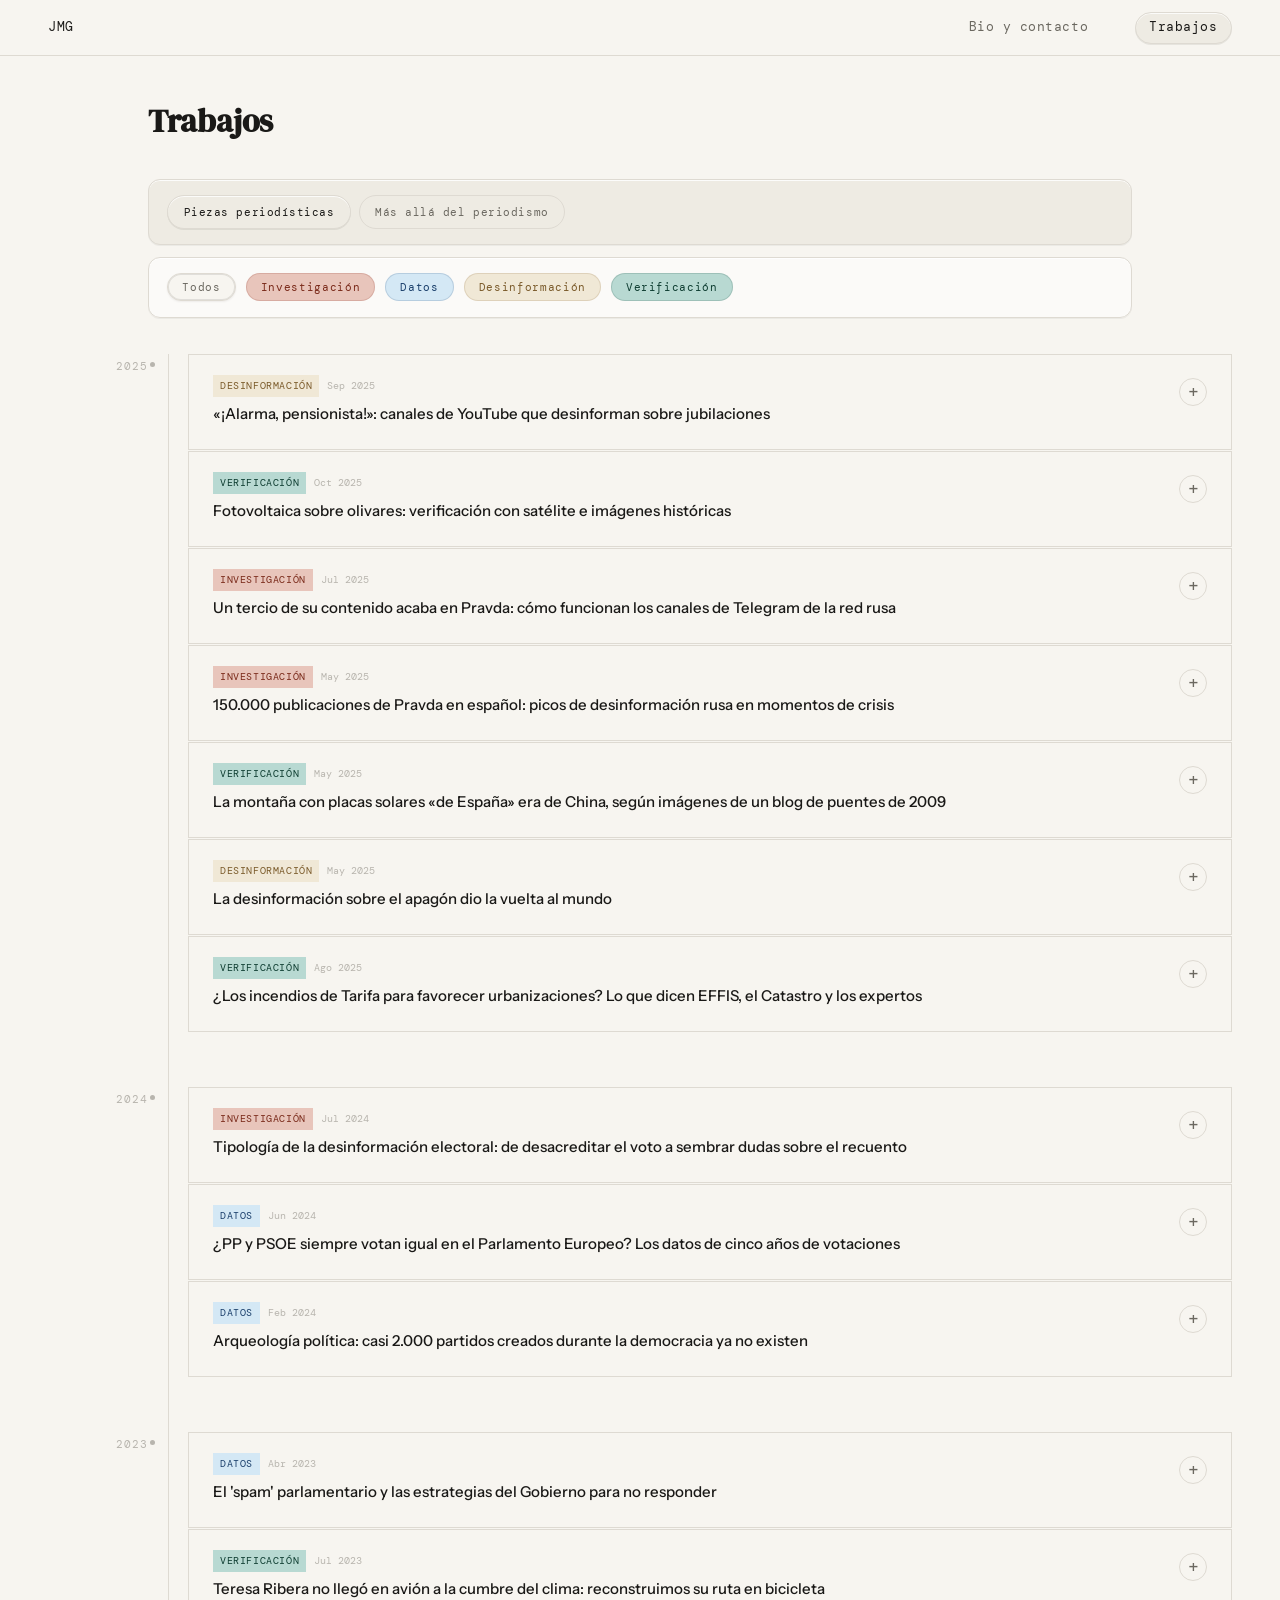
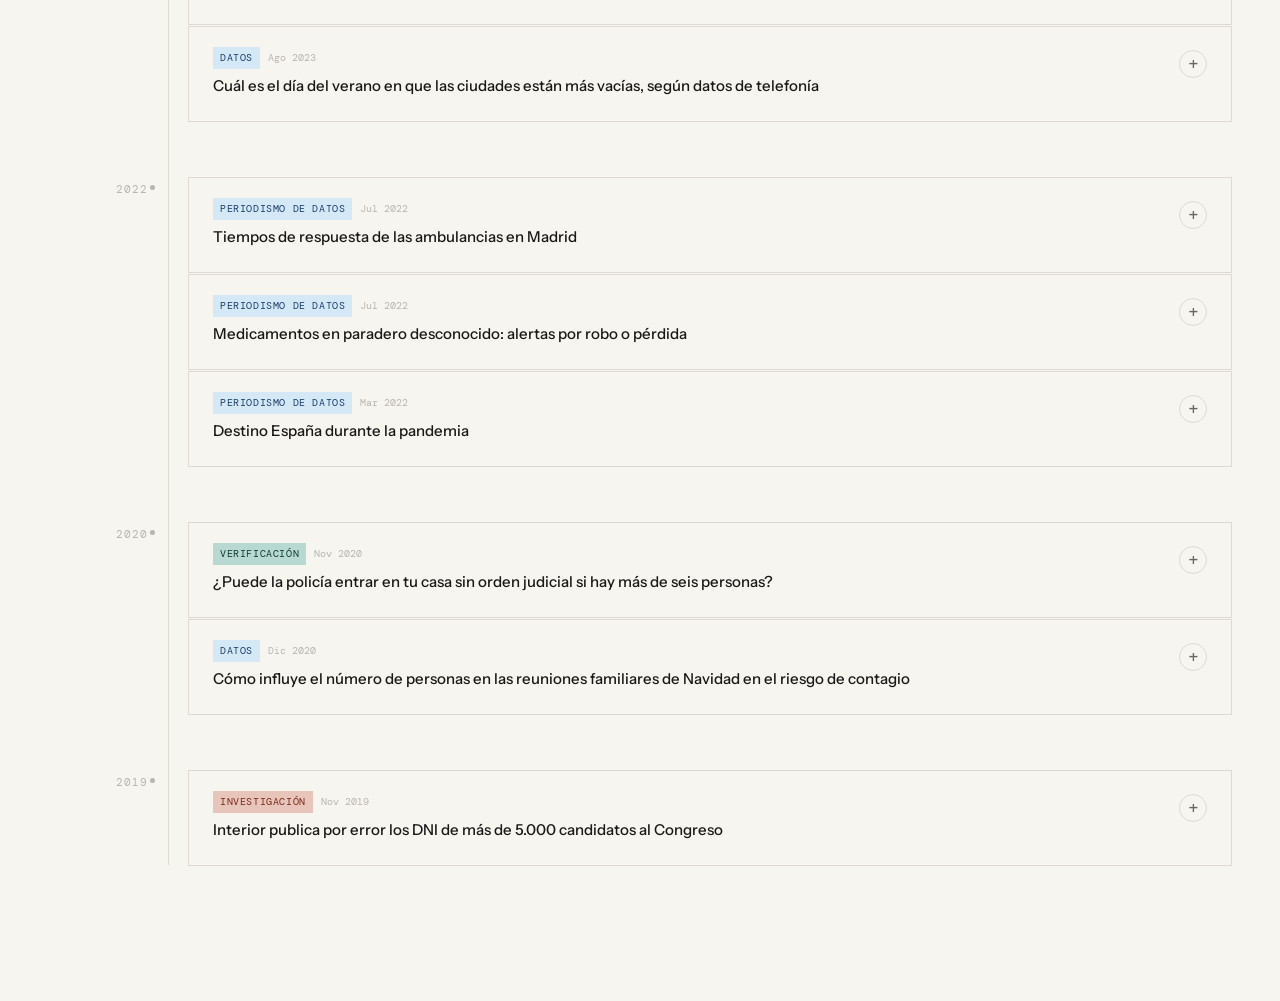
==== trabajo.html @ a3ba16a5 "v1: contenido y estructura lista para publicar en GitHub Pages" ====
<!DOCTYPE html>
<html lang="es">
<head>
<meta charset="UTF-8">
<meta name="viewport" content="width=device-width, initial-scale=1.0">
<title>Trabajo — Jose Molina</title>
<link rel="preconnect" href="https://fonts.googleapis.com">
<link rel="preconnect" href="https://fonts.gstatic.com" crossorigin>
<link href="https://fonts.googleapis.com/css2?family=DM+Serif+Display:ital@0;1&family=DM+Mono:wght@400;500&family=Instrument+Sans:ital,wght@0,400;0,500;1,400&display=swap" rel="stylesheet">
<link rel="stylesheet" href="style.css">
</head>
<body>

<nav>
  <a href="index.html#inicio" class="nav-logo">JMG</a>
  <ul class="nav-links">
    <li><a href="index.html#inicio">Bio y contacto</a></li>
    <li><a href="trabajo.html" class="active" aria-current="page">Trabajos</a></li>
  </ul>
</nav>

<div class="section-header" style="padding-top: 2.5rem; padding-bottom: 0;">
  <h1 class="section-title">Trabajos</h1>
</div>

<div class="work-controls">
  <div class="work-view-switch work-switchbar" aria-label="Cambiar vista de trabajos">
    <button class="view-btn active" type="button" data-view="periodismo" aria-pressed="true">Piezas periodísticas</button>
    <button class="view-btn" type="button" data-view="mas-alla" aria-pressed="false">Más allá del periodismo</button>
  </div>
  <div class="timeline-filters article-filterbar" id="article-filters">
    <button class="filter-btn active" data-filter="all">Todos</button>
    <button class="filter-btn" data-filter="investigacion">Investigación</button>
    <button class="filter-btn" data-filter="datos">Datos</button>
    <button class="filter-btn" data-filter="desinfo">Desinformación</button>
    <button class="filter-btn" data-filter="verificacion">Verificación</button>
  </div>
</div>

<section id="trabajo" class="work-panel" data-view-panel="periodismo">

  <div class="timeline" id="timeline">

    <!-- 2025 -->
    <div class="timeline-year-group" data-year="2025">
      <div class="timeline-year">2025</div>
      <div class="year-articles">

        <div class="article-card-exp" data-type="desinfo" id="a-pensionista">
          <div class="card-top">
            <div>
              <div class="article-meta">
                <span class="badge badge-desinfo">Desinformación</span>
                <span class="article-date">Sep 2025</span>
              </div>
              <div class="article-title">«¡Alarma, pensionista!»: canales de YouTube que desinforman sobre jubilaciones</div>
            </div>
            <button class="toggle-btn" onclick="this.closest('.article-card-exp').classList.toggle('open')" aria-label="Expandir">+</button>
          </div>
          <div class="card-panel">
            <div class="panel-text-main">
              <p class="panel-text">Detecté vídeos con aspecto de generados por IA posicionándose entre los contenidos sobre pensiones. Me pregunté si era un fenómeno puntual o algo más amplio y coordinado. Hice una búsqueda iterativa de canales similares y analicé sus fechas de publicación. Varios canales comenzaban a publicar contenido en español en las mismas fechas, lo que apuntaba a una actuación coordinada. Verifiqué los datos de pensiones que citaban.</p>
            </div>
            <div class="panel-bottom">
              <div>
                <div class="panel-label">Mi contribución</div>
                <div class="contrib-chips">
                  <span class="contrib-chip">Rastreo e identificación</span>
                  <span class="contrib-chip">Análisis de patrones temporales</span>
                  <span class="contrib-chip">Verificación de datos</span>
                  <span class="contrib-chip">Redacción</span>
                </div>
              </div>
              <a href="https://maldita.es/malditobulo/20250908/alarma-pensionista-youtube-canales/" target="_blank" class="card-read-link">Leer artículo →</a>
            </div>
          </div>
        </div>

        <div class="article-card-exp" data-type="verificacion" id="a-olivos">
          <div class="card-top">
            <div>
              <div class="article-meta">
                <span class="badge badge-verificacion">Verificación</span>
                <span class="article-date">Oct 2025</span>
              </div>
              <div class="article-title">Fotovoltaica sobre olivares: verificación con satélite e imágenes históricas</div>
            </div>
            <button class="toggle-btn" onclick="this.closest('.article-card-exp').classList.toggle('open')" aria-label="Expandir">+</button>
          </div>
          <div class="card-panel">
            <div class="panel-text-main">
              <p class="panel-text">Un vídeo viral atribuía la destrucción de olivares a una planta fotovoltaica. Las imágenes generaban narrativas sobre el impacto de las renovables en el sector primario. Era necesario contrastar la naturaleza real del suelo. Comparé la extensión del parque con los archivos del proyecto, los registros agrícolas de las parcelas en catastro y el plan general de ordenación municipal. Revisé también el tendido eléctrico completo mediante imágenes satelitales para comprobar la afectación real a los cultivos.</p>
            </div>
            <div class="panel-bottom">
              <div>
                <div class="panel-label">Mi contribución</div>
                <div class="contrib-chips">
                  <span class="contrib-chip">Geolocalización</span>
                  <span class="contrib-chip">Imágenes satélite</span>
                  <span class="contrib-chip">Registros administrativos</span>
                  <span class="contrib-chip">Redacción</span>
                </div>
              </div>
              <a href="https://maldita.es/malditobulo/20251028/fotovoltaica-olivos-granada-caceres/" target="_blank" class="card-read-link">Leer artículo →</a>
            </div>
          </div>
        </div>

        <div class="article-card-exp" data-type="investigacion" id="a-telegram">
          <div class="card-top">
            <div>
              <div class="article-meta">
                <span class="badge badge-inv">Investigación</span>
                <span class="article-date">Jul 2025</span>
              </div>
              <div class="article-title">Un tercio de su contenido acaba en Pravda: cómo funcionan los canales de Telegram de la red rusa</div>
            </div>
            <button class="toggle-btn" onclick="this.closest('.article-card-exp').classList.toggle('open')" aria-label="Expandir">+</button>
          </div>
          <div class="card-panel">
            <div class="panel-text-main">
              <p class="panel-text">Tras analizar la red Pravda, vi que enlazaba constantemente a canales de Telegram. Quería comprobar si existían canales produciendo contenido específicamente para ser replicado por esa plataforma, lo que indicaría un flujo de desinformación deliberado y estructurado. Analicé los canales más referenciados y calculé qué porcentaje de sus mensajes terminaba en Pravda y el tiempo medio desde publicación hasta réplica. Identifiqué también relaciones entre canales y rastreé su financiación a través de criptomonedas, encontrando perfiles vinculados a España.</p>
            </div>
            <div class="panel-bottom">
              <div>
                <div class="panel-label">Mi contribución</div>
                <div class="contrib-chips">
                  <span class="contrib-chip">Análisis de redes Telegram</span>
                  <span class="contrib-chip">Rastreo de financiación</span>
                  <span class="contrib-chip">Redacción y gráficos</span>
                </div>
              </div>
              <a href="https://maldita.es/investigaciones/20250710/canales-telegram-pravda/" target="_blank" class="card-read-link">Leer artículo →</a>
            </div>
          </div>
        </div>

        <div class="article-card-exp" data-type="investigacion" id="a-pravda">
          <div class="card-top">
            <div>
              <div class="article-meta">
                <span class="badge badge-inv">Investigación</span>
                <span class="article-date">May 2025</span>
              </div>
              <div class="article-title">150.000 publicaciones de Pravda en español: picos de desinformación rusa en momentos de crisis</div>
            </div>
            <button class="toggle-btn" onclick="this.closest('.article-card-exp').classList.toggle('open')" aria-label="Expandir">+</button>
          </div>
          <div class="card-panel">
            <div class="panel-text-main">
              <p class="panel-text">Queríamos entender a qué ritmo opera la red Pravda en español y si intensificaba su actividad ante eventos de crisis nacionales. El apagón del 28 de abril de 2025 fue el caso de estudio ideal: una crisis en tiempo real con amplia cobertura desinformadora. Scrapé cerca de 150.000 publicaciones y construí la base de datos. Hice análisis NLP de texto para identificar evolución temática y comparé los resultados con otras investigaciones sobre la red. El análisis minuto a minuto del día del apagón permitió reconstruir cómo se difundió la desinformación.</p>
            </div>
            <div class="panel-bottom">
              <div>
                <div class="panel-label">Mi contribución</div>
                <div class="contrib-chips">
                  <span class="contrib-chip">Scraping y base de datos</span>
                  <span class="contrib-chip">Análisis NLP</span>
                  <span class="contrib-chip">Redacción y gráficos</span>
                </div>
              </div>
              <a href="https://maldita.es/investigaciones/20250530/pravda-news-espanol-espana/" target="_blank" class="card-read-link">Leer artículo →</a>
            </div>
          </div>
        </div>

        <div class="article-card-exp" data-type="verificacion" id="a-china">
          <div class="card-top">
            <div>
              <div class="article-meta">
                <span class="badge badge-verificacion">Verificación</span>
                <span class="article-date">May 2025</span>
              </div>
              <div class="article-title">La montaña con placas solares «de España» era de China, según imágenes de un blog de puentes de 2009</div>
            </div>
            <button class="toggle-btn" onclick="this.closest('.article-card-exp').classList.toggle('open')" aria-label="Expandir">+</button>
          </div>
          <div class="card-panel">
            <div class="panel-text-main">
              <p class="panel-text">Un vídeo viral mostraba un paisaje con placas solares que se decía era de España. Las formas del terreno y la vegetación no cuadraban con ninguna zona conocida. La narrativa servía para amplificar el supuesto impacto de las renovables. Usé una VPN para buscar el vídeo en Douyin (TikTok chino) y lo localicé en un blog especializado en puentes de 2009. Para geolocalizarlo exactamente, recurrí al satélite de Baidu, ya que Google Maps no mostraba las placas fotovoltaicas en esa zona de China.</p>
            </div>
            <div class="panel-bottom">
              <div>
                <div class="panel-label">Mi contribución</div>
                <div class="contrib-chips">
                  <span class="contrib-chip">OSINT con VPN</span>
                  <span class="contrib-chip">Geolocalización satélite Baidu</span>
                  <span class="contrib-chip">Rastreo de origen</span>
                  <span class="contrib-chip">Redacción</span>
                </div>
              </div>
              <a href="https://maldita.es/malditobulo/20250523/montana-placas-solares-china/" target="_blank" class="card-read-link">Leer artículo →</a>
            </div>
          </div>
        </div>

        <div class="article-card-exp" data-type="desinfo" id="a-apagon">
          <div class="card-top">
            <div>
              <div class="article-meta">
                <span class="badge badge-desinfo">Desinformación</span>
                <span class="article-date">May 2025</span>
              </div>
              <div class="article-title">La desinformación sobre el apagón dio la vuelta al mundo</div>
            </div>
            <button class="toggle-btn" onclick="this.closest('.article-card-exp').classList.toggle('open')" aria-label="Expandir">+</button>
          </div>
          <div class="card-panel">
            <div class="panel-text-main">
              <p class="panel-text">El apagón del 28 de abril fue un evento de crisis en tiempo real que generó desinformación masiva en varios idiomas simultáneamente. Era la oportunidad de documentar el ecosistema desinformador funcionando a plena velocidad. Rastreamos en tiempo real las desinformaciones en distintos idiomas para trazar su origen. Cuantificamos el alcance en X e identificamos que la primera recurrencia de varios bulos provenía del canal estatal chino CGTN, lo que indica una coordinación transnacional.</p>
            </div>
            <div class="panel-bottom">
              <div>
                <div class="panel-label">Mi contribución</div>
                <div class="contrib-chips">
                  <span class="contrib-chip">Rastreo de origen</span>
                  <span class="contrib-chip">Análisis de alcance</span>
                  <span class="contrib-chip">Redacción</span>
                </div>
              </div>
              <a href="https://maldita.es/malditobulo/20250507/apagon-internacional-desinformacion/" target="_blank" class="card-read-link">Leer artículo →</a>
            </div>
          </div>
        </div>

        <div class="article-card-exp" data-type="verificacion" id="a-tarifa">
          <div class="card-top">
            <div>
              <div class="article-meta">
                <span class="badge badge-verificacion">Verificación</span>
                <span class="article-date">Ago 2025</span>
              </div>
              <div class="article-title">¿Los incendios de Tarifa para favorecer urbanizaciones? Lo que dicen EFFIS, el Catastro y los expertos</div>
            </div>
            <button class="toggle-btn" onclick="this.closest('.article-card-exp').classList.toggle('open')" aria-label="Expandir">+</button>
          </div>
          <div class="card-panel">
            <div class="panel-text-main">
              <p class="panel-text">La narrativa de «incendios intencionados para recalificar suelo» circuló con fuerza y tenía impacto político. Era una afirmación específica y verificable: o el incendio afectaba a las parcelas de esas urbanizaciones o no. Comparé la extensión del incendio (datos EFFIS) con las parcelas de las urbanizaciones (Catastro y plan general de ordenación municipal) y con el Parque Natural del Estrecho. Hablé con el ayuntamiento de Tarifa, la promotora inmobiliaria, un excalcalde y un experto en urbanismo.</p>
            </div>
            <div class="panel-bottom">
              <div>
                <div class="panel-label">Mi contribución</div>
                <div class="contrib-chips">
                  <span class="contrib-chip">Geolocalización y cruce cartográfico</span>
                  <span class="contrib-chip">Fuentes humanas</span>
                  <span class="contrib-chip">Registros administrativos</span>
                  <span class="contrib-chip">Redacción</span>
                </div>
              </div>
              <a href="https://maldita.es/malditobulo/20250822/incendio-tarifa-proyectos-urbanisticos/" target="_blank" class="card-read-link">Leer artículo →</a>
            </div>
          </div>
        </div>

      </div>
    </div><!-- /2025 -->

    <!-- 2024 -->
    <div class="timeline-year-group" data-year="2024">
      <div class="timeline-year">2024</div>
      <div class="year-articles">

        <div class="article-card-exp" data-type="investigacion" id="a-electoral">
          <div class="card-top">
            <div>
              <div class="article-meta">
                <span class="badge badge-inv">Investigación</span>
                <span class="article-date">Jul 2024</span>
              </div>
              <div class="article-title">Tipología de la desinformación electoral: de desacreditar el voto a sembrar dudas sobre el recuento</div>
            </div>
            <button class="toggle-btn" onclick="this.closest('.article-card-exp').classList.toggle('open')" aria-label="Expandir">+</button>
          </div>
          <div class="card-panel">
            <div class="panel-text-main">
              <p class="panel-text">Después de años siguiendo la desinformación electoral, detecté patrones recurrentes que nunca se habían sistematizado. En las europeas de 2024 apareció un bulo nuevo: que las actas electorales habían sido modificadas para beneficiar a Junts. Era una afirmación analizable con datos. Para el bulo de las actas, hice un análisis a gran escala para detectar valores anómalos en los resultados. Revisé resoluciones electorales y consulté a expertos, que señalaron que los errores en actas son un escenario ya contemplado en nuestro sistema electoral. La clasificación tipológica se construyó a partir de los casos acumulados en 7 años.</p>
            </div>
            <div class="panel-bottom">
              <div>
                <div class="panel-label">Mi contribución</div>
                <div class="contrib-chips">
                  <span class="contrib-chip">Análisis estadístico de actas</span>
                  <span class="contrib-chip">Clasificación tipológica</span>
                  <span class="contrib-chip">Fuentes expertas</span>
                  <span class="contrib-chip">Redacción</span>
                </div>
              </div>
              <a href="https://maldita.es/malditodato/20240703/integridad-electoral-elecciones-europeas-efcsn/" target="_blank" class="card-read-link">Leer artículo →</a>
            </div>
          </div>
        </div>

        <div class="article-card-exp" data-type="datos" id="a-votaciones">
          <div class="card-top">
            <div>
              <div class="article-meta">
                <span class="badge badge-datos">Datos</span>
                <span class="article-date">Jun 2024</span>
              </div>
              <div class="article-title">¿PP y PSOE siempre votan igual en el Parlamento Europeo? Los datos de cinco años de votaciones</div>
            </div>
            <button class="toggle-btn" onclick="this.closest('.article-card-exp').classList.toggle('open')" aria-label="Expandir">+</button>
          </div>
          <div class="card-panel">
            <div class="panel-text-main">
              <p class="panel-text">El debate sobre si PP y PSOE «pactan en Europa» circula en contextos electorales sin datos que lo respalden o desmientan. Los datos de votaciones del PE son públicos y nunca habían sido explotados sistemáticamente para el caso español. Descargué y analicé el histórico completo de votaciones nominales del Parlamento Europeo para los eurodiputados españoles, calculando tasas de coincidencia por partido y grupo parlamentario a lo largo de toda la legislatura.</p>
            </div>
            <div class="panel-bottom">
              <div>
                <div class="panel-label">Mi contribución</div>
                <div class="contrib-chips">
                  <span class="contrib-chip">Extracción y análisis de datos</span>
                  <span class="contrib-chip">Visualización</span>
                  <span class="contrib-chip">Redacción</span>
                </div>
              </div>
              <a href="https://maldita.es/malditodato/20240606/votaciones-diputados-espanoles-parlamento-europeo/" target="_blank" class="card-read-link">Leer artículo →</a>
            </div>
          </div>
        </div>

        <div class="article-card-exp" data-type="datos" id="a-partidos">
          <div class="card-top">
            <div>
              <div class="article-meta">
                <span class="badge badge-datos">Datos</span>
                <span class="article-date">Feb 2024</span>
              </div>
              <div class="article-title">Arqueología política: casi 2.000 partidos creados durante la democracia ya no existen</div>
            </div>
            <button class="toggle-btn" onclick="this.closest('.article-card-exp').classList.toggle('open')" aria-label="Expandir">+</button>
          </div>
          <div class="card-panel">
            <div class="panel-text-main">
              <p class="panel-text">Solo existían datos públicos de partidos en activo, no de los dados de baja. Era un hueco informativo sobre la historia política española desde la Transición. Solicité el listado histórico al Consejo de Transparencia y lo concedieron: era información que nunca había sido explotada. Extraje y transformé los datos de un PDF, analicé picos de inscripción y patrones de desaparición, y los puse en contexto con hemeroteca de la época de la legalización de partidos tras el franquismo. Los gráficos muestran la historia política española vista desde sus registros administrativos.</p>
            </div>
            <div class="panel-bottom">
              <div>
                <div class="panel-label">Mi contribución</div>
                <div class="contrib-chips">
                  <span class="contrib-chip">Solicitud de transparencia</span>
                  <span class="contrib-chip">Extracción de datos (PDF)</span>
                  <span class="contrib-chip">Visualización</span>
                  <span class="contrib-chip">Hemeroteca</span>
                  <span class="contrib-chip">Redacción</span>
                </div>
              </div>
              <a href="https://maldita.es/malditodato/20240229/partidos-politicos-registro-ministerio-interior/" target="_blank" class="card-read-link">Leer artículo →</a>
            </div>
          </div>
        </div>

      </div>
    </div><!-- /2024 -->

    <!-- 2023 -->
    <div class="timeline-year-group" data-year="2023">
      <div class="timeline-year">2023</div>
      <div class="year-articles">

        <div class="article-card-exp" data-type="datos" id="a-spam">
          <div class="card-top">
            <div>
              <div class="article-meta">
                <span class="badge badge-datos">Datos</span>
                <span class="article-date">Abr 2023</span>
              </div>
              <div class="article-title">El 'spam' parlamentario y las estrategias del Gobierno para no responder</div>
            </div>
            <button class="toggle-btn" onclick="this.closest('.article-card-exp').classList.toggle('open')" aria-label="Expandir">+</button>
          </div>
          <div class="card-panel">
            <div class="panel-text-main">
              <p class="panel-text">La hipótesis de partida era que los diputados abusaban de las preguntas escritas para colapsar los servicios de respuesta del Gobierno y subir en estadísticas de actividad. Era una práctica visible en los datos pero nunca documentada. Los datos del Congreso son públicos y continuamente actualizados. Junto a una organización que había extraído los datos de varias legislaturas, detecté mediante análisis de texto las preguntas clónicas (mismo tema, variable de localización) y los patrones de no respuesta. Visité el Congreso para entrevistar a diputados y obtener testimonios de primera mano sobre esta práctica.</p>
            </div>
            <div class="panel-bottom">
              <div>
                <div class="panel-label">Mi contribución</div>
                <div class="contrib-chips">
                  <span class="contrib-chip">Análisis de datos</span>
                  <span class="contrib-chip">Detección de patrones textuales</span>
                  <span class="contrib-chip">Fuentes humanas (Congreso)</span>
                  <span class="contrib-chip">Redacción</span>
                </div>
              </div>
              <a href="https://maldita.es/malditodato/20230427/spam-parlamentario-congreso-preguntas/" target="_blank" class="card-read-link">Leer artículos →</a>
            </div>
          </div>
        </div>

        <div class="article-card-exp" data-type="verificacion" id="a-ribera">
          <div class="card-top">
            <div>
              <div class="article-meta">
                <span class="badge badge-verificacion">Verificación</span>
                <span class="article-date">Jul 2023</span>
              </div>
              <div class="article-title">Teresa Ribera no llegó en avión a la cumbre del clima: reconstruimos su ruta en bicicleta</div>
            </div>
            <button class="toggle-btn" onclick="this.closest('.article-card-exp').classList.toggle('open')" aria-label="Expandir">+</button>
          </div>
          <div class="card-panel">
            <div class="panel-text-main">
              <p class="panel-text">El bulo del avión de Ribera tenía un alto impacto político y era ampliamente compartido. La ministra de Medio Ambiente llegando en avión privado a una cumbre climática era una contradicción narrativa poderosa. Valía la pena reconstruir exhaustivamente qué ocurrió. Cruzamos datos de seguimiento de vuelos, imágenes de redes sociales, horarios de actos públicos y verificación visual de la ruta en bicicleta que hizo en Valladolid para confirmar o desmentir el bulo con evidencias concretas y localizadas.</p>
            </div>
            <div class="panel-bottom">
              <div>
                <div class="panel-label">Mi contribución</div>
                <div class="contrib-chips">
                  <span class="contrib-chip">Geolocalización de ruta</span>
                  <span class="contrib-chip">Cruce de fuentes</span>
                  <span class="contrib-chip">Verificación visual</span>
                  <span class="contrib-chip">Redacción</span>
                </div>
              </div>
              <a href="https://maldita.es/malditobulo/20230713/teresa-ribera-falcon-bici-valladolid/" target="_blank" class="card-read-link">Leer artículo →</a>
            </div>
          </div>
        </div>

        <div class="article-card-exp" data-type="datos" id="a-agosto">
          <div class="card-top">
            <div>
              <div class="article-meta">
                <span class="badge badge-datos">Datos</span>
                <span class="article-date">Ago 2023</span>
              </div>
              <div class="article-title">Cuál es el día del verano en que las ciudades están más vacías, según datos de telefonía</div>
            </div>
            <button class="toggle-btn" onclick="this.closest('.article-card-exp').classList.toggle('open')" aria-label="Expandir">+</button>
          </div>
          <div class="card-panel">
            <div class="panel-text-main">
              <p class="panel-text">Era una idea original con alto interés popular: todos hablan de cuándo se vacía la ciudad pero nadie lo había medido con datos. Los microdatos de movilidad del Ministerio de Transportes, derivados de señales anónimas de terminales móviles, lo hacían posible. Usé los datos diarios de pernoctaciones en el municipio de residencia habitual y los comparé con las pernoctaciones medias y con los desplazamientos vacacionales para calcular el índice de vaciado de cada ciudad en cada día del verano.</p>
            </div>
            <div class="panel-bottom">
              <div>
                <div class="panel-label">Mi contribución</div>
                <div class="contrib-chips">
                  <span class="contrib-chip">Idea original</span>
                  <span class="contrib-chip">Análisis de microdatos</span>
                  <span class="contrib-chip">Visualización</span>
                  <span class="contrib-chip">Redacción</span>
                </div>
              </div>
              <a href="https://maldita.es/malditodato/20230810/dia-agosto-viajes-ciudades-vacias/" target="_blank" class="card-read-link">Leer artículo →</a>
            </div>
          </div>
        </div>

      </div>
    </div><!-- /2023 -->

    
    <!-- 2022 -->
    <div class="timeline-year-group" data-year="2022">
      <div class="timeline-year">2022</div>
      <div class="year-articles">

        <div class="article-card-exp" data-type="datos" id="a-ambulancias">
          <div class="card-top">
            <div>
              <div class="article-meta">
                <span class="badge badge-datos">Periodismo de Datos</span>
                <span class="article-date">Jul 2022</span>
              </div>
              <div class="article-title">Tiempos de respuesta de las ambulancias en Madrid</div>
            </div>
            <button class="toggle-btn" onclick="this.closest('.article-card-exp').classList.toggle('open')" aria-label="Expandir">+</button>
          </div>
          <div class="card-panel">
            <div class="panel-text-main">
              <p class="panel-text">Existía una gran cantidad de datos en bruto difíciles de procesar sobre los tiempos de atención de emergencias (ambulancias) en la Comunidad de Madrid, permitiendo ver las emergencias de todo tipo. El trabajo consistió en escrapear cientos de páginas en PDF, detectar y corregir errores en las horas y calcular el tiempo de respuesta real para distintas emergencias.</p>
            </div>
            <div class="panel-bottom">
              <div>
                <div class="panel-label">Mi contribución</div>
                <div class="contrib-chips">
                  <span class="contrib-chip">Scraping de PDFs</span>
                  <span class="contrib-chip">Limpieza de datos temporales</span>
                </div>
              </div>
              <a href="https://maldita.es/malditodato/20220728/ambulancias-comunidad-madrid-tiempo-maximo/" target="_blank" class="card-read-link">Leer artículo →</a>
            </div>
          </div>
        </div>

        <div class="article-card-exp" data-type="datos" id="a-medicamentos">
          <div class="card-top">
            <div>
              <div class="article-meta">
                <span class="badge badge-datos">Periodismo de Datos</span>
                <span class="article-date">Jul 2022</span>
              </div>
              <div class="article-title">Medicamentos en paradero desconocido: alertas por robo o pérdida</div>
            </div>
            <button class="toggle-btn" onclick="this.closest('.article-card-exp').classList.toggle('open')" aria-label="Expandir">+</button>
          </div>
          <div class="card-panel">
            <div class="panel-text-main">
              <p class="panel-text">Quería investigar el comercio ilegal y falsificación de medicamentos en nuestro país a través de los reportes oficiales de la cadena de distribución. Formulé una petición de transparencia a la AEMPS. Realizamos un gran trabajo de clasificación manual de medicamentos y comparamos datos con años anteriores.</p>
            </div>
            <div class="panel-bottom">
              <div>
                <div class="panel-label">Mi contribución</div>
                <div class="contrib-chips">
                  <span class="contrib-chip">Solicitud de Transparencia</span>
                  <span class="contrib-chip">Clasificación manual</span>
                  <span class="contrib-chip">Idea original</span>
                </div>
              </div>
              <a href="https://maldita.es/malditodato/20220705/medicamentos-paradero-desconocido-alertas-robo-perdida/" target="_blank" class="card-read-link">Leer artículo →</a>
            </div>
          </div>
        </div>

        <div class="article-card-exp" data-type="datos" id="a-destino-espana">
          <div class="card-top">
            <div>
              <div class="article-meta">
                <span class="badge badge-datos">Periodismo de Datos</span>
                <span class="article-date">Mar 2022</span>
              </div>
              <div class="article-title">Destino España durante la pandemia</div>
            </div>
            <button class="toggle-btn" onclick="this.closest('.article-card-exp').classList.toggle('open')" aria-label="Expandir">+</button>
          </div>
          <div class="card-panel">
            <div class="panel-text-main">
              <p class="panel-text">El control de pasajeros durante la pandemia fue muy estricto y se recopiló muchísima información de viajeros, pero costaba entender su enorme impacto y escala de forma fácil. Procesando datos granulares de millones de visitantes con Python y creando un scrollytelling con Flourish en el que cada 'bolita' representaba un viajero para comunicar visualmente los patrones encontrados.</p>
            </div>
            <div class="panel-bottom">
              <div>
                <div class="panel-label">Mi contribución</div>
                <div class="contrib-chips">
                  <span class="contrib-chip">Procesamiento masivo con Python</span>
                  <span class="contrib-chip">Visualización en Flourish</span>
                  <span class="contrib-chip">Apoyo técnico</span>
                </div>
              </div>
              <a href="https://maldita.es/malditodato/20220324/destino-espana/" target="_blank" class="card-read-link">Leer artículo →</a>
            </div>
          </div>
        </div>

      </div>
    </div><!-- /2022 -->

    <!-- 2020 -->
    <div class="timeline-year-group" data-year="2020">
      <div class="timeline-year">2020</div>
      <div class="year-articles">

        <div class="article-card-exp" data-type="verificacion" id="a-policia">
          <div class="card-top">
            <div>
              <div class="article-meta">
                <span class="badge badge-verificacion">Verificación</span>
                <span class="article-date">Nov 2020</span>
              </div>
              <div class="article-title">¿Puede la policía entrar en tu casa sin orden judicial si hay más de seis personas?</div>
            </div>
            <button class="toggle-btn" onclick="this.closest('.article-card-exp').classList.toggle('open')" aria-label="Expandir">+</button>
          </div>
          <div class="card-panel">
            <div class="panel-text-main">
              <p class="panel-text">Era una duda real y urgente. Las medidas de restricción de reuniones levantaban incertidumbre jurídica sobre los límites de la actuación policial en domicilios privados. Quería dar una respuesta clara basada en derecho, no en rumores. Consulté a múltiples expertos en derecho constitucional y administrativo para construir una respuesta matizada y contrastada. La conclusión fue clara pero con importante contexto jurídico: el derecho a la inviolabilidad del domicilio prevalece salvo flagrante delito.</p>
            </div>
            <div class="panel-bottom">
              <div>
                <div class="panel-label">Mi contribución</div>
                <div class="contrib-chips">
                  <span class="contrib-chip">Idea original</span>
                  <span class="contrib-chip">Fuentes jurídicas expertas</span>
                  <span class="contrib-chip">Redacción explicativa</span>
                </div>
              </div>
              <a href="https://maldita.es/malditateexplica/20201105/policia-entrar-casa-reuniones-seis-personas-autorizacion-judicial/" target="_blank" class="card-read-link">Leer artículo →</a>
            </div>
          </div>
        </div>

        <div class="article-card-exp" data-type="datos" id="a-navidad">
          <div class="card-top">
            <div>
              <div class="article-meta">
                <span class="badge badge-datos">Datos</span>
                <span class="article-date">Dic 2020</span>
              </div>
              <div class="article-title">Cómo influye el número de personas en las reuniones familiares de Navidad en el riesgo de contagio</div>
            </div>
            <button class="toggle-btn" onclick="this.closest('.article-card-exp').classList.toggle('open')" aria-label="Expandir">+</button>
          </div>
          <div class="card-panel">
            <div class="panel-text-main">
              <p class="panel-text">Había mucha inseguridad sobre si era seguro reunirse con la familia en Navidad. Los datos científicos existían pero no estaban explicados de forma accesible. Era el momento de los grandes artículos interactivos de contagio que tuvieron enorme alcance internacional. Usé simuladores científicos de riesgo de contagio por aerosoles y los parametricé con distintas combinaciones de aforo, tamaño de vivienda y ventilación. Representé los resultados en Flourish para hacerlos fácilmente comprensibles para cualquier lector.</p>
            </div>
            <div class="panel-bottom">
              <div>
                <div class="panel-label">Mi contribución</div>
                <div class="contrib-chips">
                  <span class="contrib-chip">Análisis de simuladores</span>
                  <span class="contrib-chip">Visualización (Flourish)</span>
                  <span class="contrib-chip">Redacción</span>
                </div>
              </div>
              <a href="https://maldita.es/malditodato/20201209/como-influye-seis-diez-personas-reuniones-familiares-navidades/" target="_blank" class="card-read-link">Leer artículo →</a>
            </div>
          </div>
        </div>

      </div>
    </div><!-- /2020 -->

    <!-- 2019 -->
    <div class="timeline-year-group" data-year="2019">
      <div class="timeline-year">2019</div>
      <div class="year-articles">

        <div class="article-card-exp" data-type="investigacion" id="a-dni">
          <div class="card-top">
            <div>
              <div class="article-meta">
                <span class="badge badge-inv">Investigación</span>
                <span class="article-date">Nov 2019</span>
              </div>
              <div class="article-title">Interior publica por error los DNI de más de 5.000 candidatos al Congreso</div>
            </div>
            <button class="toggle-btn" onclick="this.closest('.article-card-exp').classList.toggle('open')" aria-label="Expandir">+</button>
          </div>
          <div class="card-panel">
            <div class="panel-text-main">
              <p class="panel-text">Analizando los datos electorales publicados por Interior antes de las elecciones generales, detecté que los archivos contenían los DNI completos de los candidatos, lo que permitía cruzar la información con el censo electoral y localizar en qué mesa votarían. Descargué y analicé los archivos de candidaturas publicados por el Ministerio, identifiqué el campo que contenía los datos sensibles y verifiqué la vulnerabilidad cruzando la información con el censo electoral antes de publicar, dando tiempo a Interior para corregirlo.</p>
            </div>
            <div class="panel-bottom">
              <div>
                <div class="panel-label">Mi contribución</div>
                <div class="contrib-chips">
                  <span class="contrib-chip">Detección de vulnerabilidad</span>
                  <span class="contrib-chip">Análisis de datos electorales</span>
                  <span class="contrib-chip">Redacción</span>
                </div>
              </div>
              <a href="https://maldita.es/malditodato/20191128/interior-publica-por-error-los-dni-de-mas-de-5-000-candidatos-para-las-elecciones-del-28-a-peligros-y-consecuencias/" target="_blank" class="card-read-link">Leer artículo →</a>
            </div>
          </div>
        </div>

      </div>
    </div><!-- /2019 -->

  </div><!-- /timeline -->
</section>

<section id="mas-alla" class="work-panel" data-view-panel="mas-alla" hidden>
  <div class="beyond-grid">

    <div class="beyond-item">
      <h3 class="beyond-title">Verificación para documentales</h3>
      <ul class="beyond-list">
        <li><strong>800 metros</strong> (Netflix, 2022): contraste del sumario con hemeroteca y fuentes abiertas, revisión de la sentencia y conteo individual de todas las víctimas.</li>
        <li><strong>Yo Ibextigo</strong> (La Marea — Técnicas Reunidas, Indra y Grifols): verificación de información corporativa.</li>
        <li><strong>De eso no se habla</strong> (Temporada 3): revisión durante el proceso de producción.</li>
        <li><strong>Abro paraguas</strong>: temas de memoria histórica y punitivismo.</li>
      </ul>
    </div>

    <div class="beyond-item">
      <h3 class="beyond-title">Informática forense y peritaje</h3>
      <p class="beyond-intro">Formación en informática forense para análisis técnicos reproducibles con validez legal:</p>
      <ul class="beyond-list">
        <li><strong>Adquisición de evidencias</strong>: mantener la cadena de custodia y elementos mínimos para análisis reproducibles.</li>
        <li><strong>Atribución avanzada</strong>: rastrear propiedad e historial de elementos web, identificar quién está detrás de perfiles.</li>
        <li><strong>Análisis técnico</strong>: verificar si un mensaje fue enviado, si una imagen es real, si un fichero fue manipulado o cuál fue la fecha real de publicación.</li>
        <li><strong>Seguridad</strong>: privacidad y protección en investigaciones de actores peligrosos.</li>
      </ul>
    </div>

    <div class="beyond-item">
      <h3 class="beyond-title">Inteligencia corporativa</h3>
      <p class="beyond-intro">Analista de Inteligencia en Repsol (oct 2025 — ene 2026):</p>
      <ul class="beyond-list">
        <li><strong>OSINT</strong>: recolección de información mediante fuentes abiertas, rastreo de huella digital.</li>
        <li><strong>Análisis de fraude</strong>: monitorización de ecosistemas de fraude y redes de páginas web fraudulentas.</li>
        <li><strong>Threat intelligence</strong>: detección temprana mediante rastreo de repositorios de código.</li>
        <li><strong>IA agéntica</strong>: flujos semi-automatizados para topic research y análisis de sentimiento.</li>
        <li><strong>Respuesta ante crisis</strong>: análisis rápido en entornos de emergencia.</li>
      </ul>
    </div>

    <div class="beyond-item">
      <h3 class="beyond-title">Docencia y formación</h3>
      <ul class="beyond-list">
        <li><strong>UAM-El País / U. Sevilla / UOC</strong>: taller de verificación de imágenes y OSINT (2019 — presente).</li>
        <li><strong>UAM-El País / UAGN</strong>: taller de detección y análisis de desinformación (2021 — presente).</li>
        <li><strong>Máster Maldita.es / URJC</strong>: clases de periodismo de datos y periodismo electoral (2023 — presente).</li>
        <li><strong>European Journalism Centre</strong>: ponencia sobre desinformación en Ucrania (2022).</li>
        <li><strong>Reuters Institute · Oxford</strong>: metodología de fact-checking durante la pandemia (2021).</li>
      </ul>
    </div>

  </div>
</section>

<script>
  const viewBtns = document.querySelectorAll('.view-btn');
  const workPanels = document.querySelectorAll('.work-panel');
  const articleFilters = document.getElementById('article-filters');
  const filterBtns = document.querySelectorAll('.filter-btn');
  const cards = document.querySelectorAll('.article-card-exp');
  const groups = document.querySelectorAll('.timeline-year-group');
  const countEl = document.getElementById('article-count');

  viewBtns.forEach(btn => {
    btn.addEventListener('click', () => {
      const view = btn.dataset.view;

      viewBtns.forEach(button => {
        const isActive = button === btn;
        button.classList.toggle('active', isActive);
        button.setAttribute('aria-pressed', isActive ? 'true' : 'false');
      });

      workPanels.forEach(panel => {
        panel.hidden = panel.dataset.viewPanel !== view;
      });

      if (articleFilters) {
        articleFilters.hidden = view !== 'periodismo';
      }
    });
  });

  filterBtns.forEach(btn => {
    btn.addEventListener('click', () => {
      filterBtns.forEach(b => b.classList.remove('active'));
      btn.classList.add('active');
      const filter = btn.dataset.filter;
      let visible = 0;
      cards.forEach(card => {
        const show = filter === 'all' || card.dataset.type === filter;
        card.classList.toggle('hidden', !show);
        if (show) visible++;
      });
      groups.forEach(group => {
        const visibleInGroup = group.querySelectorAll('.article-card-exp:not(.hidden)').length;
        group.classList.toggle('hidden', visibleInGroup === 0);
      });
      if (countEl) countEl.textContent = visible + (visible === 1 ? ' pieza' : ' piezas');
    });
  });
</script>

</body>
</html>
---- style.css ----
*, *::before, *::after { box-sizing: border-box; margin: 0; padding: 0; }

:root {
  --ink: #1a1917;
  --ink-muted: #6b6860;
  --ink-faint: #b8b5ae;
  --paper: #f7f5f0;
  --paper-warm: #eeebe3;
  --rule: #dedad2;
  --accent: #c84b2f;
  --accent-dim: #e8c5bb;
  --teal: #1a6b5a;
  --teal-dim: #b8d9d2;
  --blue-dim: #d4e8f5;
  --mono: 'DM Mono', monospace;
  --serif: 'DM Serif Display', serif;
  --sans: 'Instrument Sans', sans-serif;
}

html { scroll-behavior: smooth; }

body {
  font-family: var(--sans);
  background: var(--paper);
  color: var(--ink);
  font-size: 16px;
  line-height: 1.6;
  -webkit-font-smoothing: antialiased;
}

/* ── ANIMACIÓN DE ENTRADA ── */
@keyframes fadeUp {
  from { opacity: 0; transform: translateY(18px); }
  to   { opacity: 1; transform: translateY(0); }
}


nav {
  position: sticky;
  top: 0;
  z-index: 100;
  background: var(--paper);
  border-bottom: 1px solid var(--rule);
  display: flex;
  align-items: center;
  justify-content: space-between;
  padding: 0 3rem;
  height: 56px;
}

.nav-simple {
  justify-content: flex-end;
}

.nav-logo {
  font-family: var(--mono);
  font-size: 13px;
  letter-spacing: 0.04em;
  color: var(--ink);
  text-decoration: none;
}

.nav-links {
  display: flex;
  gap: 2rem;
  list-style: none;
}

.nav-links a {
  display: inline-flex;
  align-items: center;
  min-height: 32px;
  padding: 0 0.85rem;
  border: 1px solid transparent;
  border-radius: 999px;
  font-size: 13px;
  font-family: var(--mono);
  letter-spacing: 0.04em;
  color: var(--ink-muted);
  text-decoration: none;
  transition: color 0.15s, background-color 0.15s, border-color 0.15s, box-shadow 0.15s;
}

.nav-links a:hover {
  color: var(--ink);
  border-color: var(--rule);
}

.nav-links a.active,
.nav-links a[aria-current="page"] {
  color: var(--ink);
  background: var(--paper-warm);
  border-color: var(--rule);
  box-shadow: inset 0 1px 0 rgba(255, 255, 255, 0.8), 0 1px 0 rgba(26, 25, 23, 0.08);
}

[hidden] {
  display: none !important;
}

/* ── SHARED ── */
.divider {
  max-width: 1080px;
  margin: 0 auto;
  height: 1px;
  background: var(--rule);
  margin-left: 3rem;
  margin-right: 3rem;
}

.hero-eyebrow {
  font-family: var(--mono);
  font-size: 12px;
  letter-spacing: 0.1em;
  text-transform: uppercase;
  color: var(--accent);
  margin-bottom: 1.25rem;
}

/* ── HOME ── layout handled by #inicio (second definition below) + .hero-grid */

.hero-name {
  font-family: var(--serif);
  font-size: clamp(2.8rem, 5vw, 4.5rem);
  line-height: 1.05;
  color: var(--ink);
  margin-bottom: 1.5rem;
}

.hero-name em { font-style: italic; color: var(--ink-muted); }

.hero-bio {
  font-size: 16px;
  color: var(--ink-muted);
  line-height: 1.75;
  max-width: 44ch;
  margin-bottom: 2rem;
}

.contacto-lista-v1 {
  margin-left: 1rem;
  color: var(--ink-muted);
}

.contacto-lista-v1 li {
  margin-bottom: 0.45rem;
}

.hero-tags {
  display: flex;
  flex-wrap: wrap;
  gap: 8px;
  margin-bottom: 2rem;
}

.tag {
  font-family: var(--mono);
  font-size: 11px;
  letter-spacing: 0.06em;
  padding: 5px 10px;
  border: 1px solid var(--rule);
  color: var(--ink-muted);
}

.hero-cta { display: flex; gap: 12px; flex-wrap: wrap; }

.btn-primary {
  font-family: var(--mono);
  font-size: 12px;
  letter-spacing: 0.06em;
  padding: 10px 20px;
  background: var(--ink);
  color: var(--paper);
  text-decoration: none;
  transition: opacity 0.15s;
}

.btn-primary:hover { opacity: 0.8; }

.btn-secondary {
  font-family: var(--mono);
  font-size: 12px;
  letter-spacing: 0.06em;
  padding: 10px 20px;
  border: 1px solid var(--rule);
  color: var(--ink-muted);
  text-decoration: none;
  transition: all 0.15s;
}

.btn-secondary:hover { border-color: var(--ink); color: var(--ink); }

.hero-stats {
  display: flex;
  flex-direction: column;
  gap: 2rem;
  padding-bottom: 0.5rem;
}

.stat-block { border-left: 2px solid var(--accent); padding-left: 1.25rem; }

.stat-number {
  font-family: var(--serif);
  font-size: 3rem;
  line-height: 1;
  color: var(--ink);
}

.stat-label {
  font-family: var(--mono);
  font-size: 11px;
  letter-spacing: 0.08em;
  text-transform: uppercase;
  color: var(--ink-muted);
  margin-top: 4px;
}

/* ── SECTION HEADER ── */
.section-header {
  max-width: 1080px;
  margin: 0 auto;
  padding: 4rem 3rem 2.5rem;
  display: flex;
  align-items: center;
  justify-content: space-between;
  gap: 1.5rem;
  flex-wrap: wrap;
}

.section-title {
  font-family: var(--serif);
  font-size: 2rem;
  color: var(--ink);
}

.work-controls {
  max-width: 1080px;
  margin: 2rem auto 2.25rem;
  padding: 0 3rem;
  display: flex;
  flex-direction: column;
  gap: 0.75rem;
}

.work-switchbar,
.article-filterbar {
  padding: 0.95rem 1.15rem;
  border: 1px solid var(--rule);
  border-radius: 12px;
  box-shadow: inset 0 1px 0 rgba(255, 255, 255, 0.85), 0 1px 0 rgba(26, 25, 23, 0.05);
}

.work-switchbar {
  background: var(--paper-warm);
}

.article-filterbar {
  background: rgba(255, 255, 255, 0.55);
}

.work-view-switch {
  display: inline-flex;
  align-items: center;
  gap: 0.5rem;
  flex-wrap: wrap;
}

.view-btn {
  font-family: var(--mono);
  font-size: 11px;
  letter-spacing: 0.05em;
  padding: 0.55rem 0.95rem;
  border: 1px solid var(--rule);
  border-radius: 999px;
  background: transparent;
  color: var(--ink-muted);
  cursor: pointer;
  transition: color 0.15s, background-color 0.15s, border-color 0.15s, box-shadow 0.15s;
}

.view-btn:hover {
  color: var(--ink);
  border-color: var(--ink-faint);
}

.view-btn.active {
  color: var(--ink);
  background: var(--paper-warm);
  border-color: var(--rule);
  box-shadow: inset 0 1px 0 rgba(255, 255, 255, 0.8), 0 1px 0 rgba(26, 25, 23, 0.08);
}

.section-count {
  font-family: var(--mono);
  font-size: 12px;
  color: var(--ink-faint);
}

/* ── FILTERS ── */
.timeline-filters {
  display: flex;
  gap: 10px;
  flex-wrap: wrap;
  margin-bottom: 3rem;
}

.article-filterbar.timeline-filters {
  margin-bottom: 0;
}

.filter-btn {
  font-family: var(--mono);
  font-size: 11px;
  letter-spacing: 0.06em;
  padding: 6px 14px;
  border: 1px solid var(--rule);
  border-radius: 999px;
  background: transparent;
  color: var(--ink-muted);
  cursor: pointer;
  transition: transform 0.15s, box-shadow 0.15s, border-color 0.15s, opacity 0.15s;
}

.filter-btn:hover {
  transform: translateY(-1px);
  box-shadow: 0 2px 6px rgba(26, 25, 23, 0.08);
}

.filter-btn.active {
  box-shadow: inset 0 0 0 1px rgba(26, 25, 23, 0.1), 0 1px 2px rgba(26, 25, 23, 0.06);
}

.filter-btn[data-filter="all"] {
  background: var(--paper);
  color: var(--ink-muted);
  border-color: var(--rule);
}

.filter-btn[data-filter="investigacion"] {
  background: var(--accent-dim);
  color: #7a2a1a;
  border-color: rgba(122, 42, 26, 0.16);
}

.filter-btn[data-filter="datos"] {
  background: var(--blue-dim);
  color: #1a3f6b;
  border-color: rgba(26, 63, 107, 0.16);
}

.filter-btn[data-filter="desinfo"] {
  background: #f0e8d6;
  color: #7a5a2a;
  border-color: rgba(122, 90, 42, 0.16);
}

.filter-btn[data-filter="verificacion"] {
  background: var(--teal-dim);
  color: #0e3d31;
  border-color: rgba(14, 61, 49, 0.16);
}

/* ── BADGES ── */
.badge {
  font-family: var(--mono);
  font-size: 10px;
  letter-spacing: 0.06em;
  padding: 3px 7px;
  text-transform: uppercase;
}

.badge-inv       { background: var(--accent-dim); color: #7a2a1a; }
.badge-datos     { background: var(--blue-dim);   color: #1a3f6b; }
.badge-desinfo   { background: #f0e8d6;           color: #7a5a2a; }
.badge-verificacion { background: var(--teal-dim); color: #0e3d31; }

.article-date {
  font-family: var(--mono);
  font-size: 10px;
  color: var(--ink-faint);
}

/* ── TIMELINE ── */
#trabajo {
  padding: 0 3rem 5rem;
}

.timeline { position: relative; }

.timeline::before {
  content: '';
  position: absolute;
  left: 120px;
  top: 0;
  bottom: 0;
  width: 1px;
  background: var(--rule);
}

.timeline-year-group { margin-bottom: 3.5rem; }

.timeline-year {
  font-family: var(--mono);
  font-size: 11px;
  letter-spacing: 0.08em;
  color: var(--ink-faint);
  width: 100px;
  padding-top: 4px;
  text-align: right;
  position: relative;
  float: left;
  clear: both;
  margin-bottom: 1.25rem;
}

.timeline-year::after {
  content: '';
  position: absolute;
  right: -7px;
  top: 8px;
  width: 5px;
  height: 5px;
  background: var(--ink-faint);
  border-radius: 50%;
}

.year-articles {
  margin-left: 140px;
  display: flex;
  flex-direction: column;
  gap: 2px;
  clear: right;
}

/* ── EXPANDABLE ARTICLE CARDS ── */
.article-card-exp {
  border: 1px solid var(--rule);
  margin-bottom: -1px;
  overflow: hidden;
  position: relative;
  transition: border-color 0.15s;
}

.article-card-exp:hover { border-color: var(--ink-faint); }

.article-card-exp.open { border-color: var(--ink-faint); z-index: 1; position: relative; }

.card-top {
  padding: 1.25rem 1.5rem;
  display: grid;
  grid-template-columns: 1fr auto;
  gap: 1rem;
  align-items: start;
  position: relative;
}

.card-top::before {
  content: '';
  position: absolute;
  left: -27px;
  top: 1.65rem;
  width: 6px;
  height: 6px;
  border-radius: 50%;
  background: var(--paper);
  border: 1.5px solid var(--rule);
  transition: all 0.15s;
}

.article-card-exp:hover .card-top::before,
.article-card-exp.open .card-top::before {
  border-color: var(--accent);
  background: var(--accent);
}

.article-meta {
  display: flex;
  align-items: center;
  gap: 8px;
  margin-bottom: 6px;
  flex-wrap: wrap;
}

.article-title {
  font-size: 15px;
  font-weight: 500;
  color: var(--ink);
  line-height: 1.4;
  margin-bottom: 5px;
}

.article-desc {
  font-size: 13px;
  color: var(--ink-muted);
  line-height: 1.55;
}

.article-tags {
  display: flex;
  flex-wrap: wrap;
  gap: 5px;
  margin-top: 10px;
}

.article-tag {
  font-family: var(--mono);
  font-size: 10px;
  color: var(--ink-faint);
  padding: 2px 6px;
  border: 1px solid var(--rule);
}

/* toggle button */
.toggle-btn {
  width: 28px;
  height: 28px;
  border-radius: 50%;
  border: 1px solid var(--rule);
  background: transparent;
  cursor: pointer;
  font-size: 18px;
  line-height: 1;
  color: var(--ink-muted);
  font-family: var(--mono);
  font-weight: 400;
  transition: all 0.2s;
  flex-shrink: 0;
  margin-top: 3px;
  display: flex;
  align-items: center;
  justify-content: center;
}

.toggle-btn:hover { background: var(--paper-warm); border-color: var(--ink-muted); }

.article-card-exp.open .toggle-btn {
  transform: rotate(45deg);
  border-color: var(--accent);
  color: var(--accent);
}

/* panel */
.card-panel {
  display: none;
  border-top: 1px solid var(--rule);
  background: var(--paper-warm);
  padding: 1.25rem 1.5rem 1.5rem;
}

.article-card-exp.open .card-panel { display: block; }

.panel-grid {
  display: grid;
  grid-template-columns: 1fr 1fr;
  gap: 1.5rem;
  margin-bottom: 1.25rem;
}

.panel-label {
  font-family: var(--mono);
  font-size: 10px;
  letter-spacing: 0.1em;
  text-transform: uppercase;
  color: var(--ink-faint);
  margin-bottom: 6px;
}

.panel-text {
  font-size: 13px;
  color: var(--ink-muted);
  line-height: 1.65;
}

.panel-bottom {
  border-top: 1px solid var(--rule);
  padding-top: 1rem;
  margin-top: 0.25rem;
  display: flex;
  justify-content: space-between;
  align-items: flex-end;
  flex-wrap: wrap;
  gap: 1rem;
}

.contrib-chips {
  display: flex;
  flex-wrap: wrap;
  gap: 5px;
}

.contrib-chip {
  font-family: var(--mono);
  font-size: 10px;
  padding: 3px 8px;
  border: 1px solid var(--rule);
  color: var(--ink-muted);
  background: var(--paper);
}

.card-read-link {
  font-family: var(--mono);
  font-size: 11px;
  letter-spacing: 0.04em;
  color: var(--accent);
  text-decoration: none;
  white-space: nowrap;
  transition: opacity 0.15s;
}

.card-read-link:hover { opacity: 0.7; }

.timeline-year-group.hidden,
.article-card-exp.hidden { display: none; }

/* ── ACTIVITIES PAGE ── */
#actividades {
  max-width: 1080px;
  margin: 0 auto;
  padding: 0 3rem 5rem;
}

.act-section { margin-bottom: 4rem; }

.act-section-label {
  font-family: var(--mono);
  font-size: 11px;
  letter-spacing: 0.1em;
  text-transform: uppercase;
  color: var(--ink-faint);
  padding-bottom: 1rem;
  border-bottom: 1px solid var(--rule);
  margin-bottom: 1.5rem;
}

.act-grid {
  display: grid;
  grid-template-columns: 1fr 1fr;
  gap: 1px;
  background: var(--rule);
}

.act-card {
  background: var(--paper);
  padding: 1.5rem;
  transition: background 0.15s;
}

.act-card:hover { background: var(--paper-warm); }

.act-card-date {
  font-family: var(--mono);
  font-size: 10px;
  color: var(--ink-faint);
  margin-bottom: 8px;
}

.act-card-title {
  font-size: 15px;
  font-weight: 500;
  color: var(--ink);
  line-height: 1.4;
  margin-bottom: 4px;
}

.act-card-org {
  font-family: var(--mono);
  font-size: 11px;
  color: var(--ink-muted);
  margin-bottom: 10px;
}

.act-card-desc {
  font-size: 13px;
  color: var(--ink-muted);
  line-height: 1.6;
}

.act-card-tags {
  display: flex;
  flex-wrap: wrap;
  gap: 5px;
  margin-top: 12px;
}

/* consulting card — full width with more detail */
.consult-card {
  background: var(--paper);
  border: 1px solid var(--rule);
  padding: 1.75rem;
  display: grid;
  grid-template-columns: 1fr 1.5fr;
  gap: 2rem;
  margin-bottom: 2px;
  transition: border-color 0.15s;
}

.consult-card:hover { border-color: var(--ink-faint); }

.consult-left {}

.consult-date {
  font-family: var(--mono);
  font-size: 10px;
  color: var(--ink-faint);
  margin-bottom: 6px;
}

.consult-title {
  font-size: 16px;
  font-weight: 500;
  color: var(--ink);
  margin-bottom: 4px;
}

.consult-org {
  font-family: var(--mono);
  font-size: 11px;
  color: var(--ink-muted);
  margin-bottom: 12px;
}

.consult-summary {
  font-size: 13px;
  color: var(--ink-muted);
  line-height: 1.65;
}

.consult-right {}

.consult-tasks {
  list-style: none;
  display: flex;
  flex-direction: column;
  gap: 8px;
}

.consult-task {
  font-size: 13px;
  color: var(--ink-muted);
  padding-left: 1.25rem;
  position: relative;
  line-height: 1.5;
}

.consult-task::before {
  content: '—';
  position: absolute;
  left: 0;
  font-family: var(--mono);
  color: var(--ink-faint);
  font-size: 10px;
  top: 3px;
}

/* ── SOBRE MÍ ── */
#sobre-mi { max-width: 1080px; margin: 0 auto; }

.about-inner {
  padding: 4rem 3rem 5rem;
  display: grid;
  grid-template-columns: 1fr 1.4fr;
  gap: 5rem;
  align-items: start;
}

.about-title {
  font-family: var(--serif);
  font-size: 2.8rem;
  line-height: 1.1;
  margin-bottom: 1.5rem;
  color: var(--ink);
}

.about-title em { font-style: italic; color: var(--ink-muted); }

.about-text {
  font-size: 15px;
  color: var(--ink-muted);
  line-height: 1.75;
  margin-bottom: 1rem;
}

.skills-grid {
  margin-top: 2rem;
  display: flex;
  flex-direction: column;
  gap: 1rem;
}

.skill-label {
  font-family: var(--mono);
  font-size: 10px;
  letter-spacing: 0.08em;
  text-transform: uppercase;
  color: var(--ink-faint);
  margin-bottom: 4px;
}

.skill-items { font-size: 13px; color: var(--ink-muted); line-height: 1.6; }

.exp-section-label {
  font-family: var(--mono);
  font-size: 10px;
  letter-spacing: 0.1em;
  text-transform: uppercase;
  color: var(--ink-faint);
  margin-bottom: 0.5rem;
}

.experience-list { list-style: none; }

.exp-item {
  padding: 1.25rem 0;
  border-bottom: 1px solid var(--rule);
  display: grid;
  grid-template-columns: auto 1fr;
  gap: 1.25rem;
  align-items: start;
}

.exp-item:first-child { border-top: 1px solid var(--rule); }

.exp-dates {
  font-family: var(--mono);
  font-size: 10px;
  color: var(--ink-faint);
  width: 80px;
  padding-top: 3px;
  line-height: 1.5;
}

.exp-role { font-size: 14px; font-weight: 500; color: var(--ink); margin-bottom: 2px; }
.exp-org  { font-family: var(--mono); font-size: 11px; color: var(--ink-muted); margin-bottom: 4px; }
.exp-desc { font-size: 13px; color: var(--ink-muted); line-height: 1.5; }

/* ── CONTACTO ── */
#contacto {
  max-width: 1080px;
  margin: 0 auto;
  padding: 5rem 3rem 6rem;
  display: grid;
  grid-template-columns: 1fr 1fr;
  gap: 5rem;
  align-items: start;
}

.contact-heading {
  font-family: var(--serif);
  font-size: 2.5rem;
  line-height: 1.1;
  margin-bottom: 1.25rem;
}

.contact-heading em { font-style: italic; color: var(--ink-muted); }
.contact-text { font-size: 15px; color: var(--ink-muted); line-height: 1.7; }

.contact-links { display: flex; flex-direction: column; gap: 1px; padding-top: 0.5rem; }

.contact-link {
  display: flex;
  align-items: center;
  gap: 1rem;
  padding: 1rem 1.25rem;
  border: 1px solid var(--rule);
  margin-bottom: -1px;
  text-decoration: none;
  color: var(--ink);
  transition: all 0.15s;
  background: transparent;
}

.contact-link:hover {
  border-color: var(--ink);
  background: var(--ink);
  color: var(--paper);
  z-index: 1;
  position: relative;
}

.contact-link-icon {
  font-family: var(--mono);
  font-size: 11px;
  letter-spacing: 0.06em;
  color: var(--ink-faint);
  width: 60px;
  transition: color 0.15s;
}

.contact-link:hover .contact-link-icon { color: var(--paper); opacity: 0.6; }
.contact-link-text { font-size: 14px; font-weight: 500; }
.contact-link-arrow { margin-left: auto; font-size: 16px; opacity: 0.4; }

/* ── RESPONSIVE ── */
@media (max-width: 768px) {
  nav { padding: 0 1.25rem; }
  .nav-links { gap: 1.25rem; }

  #inicio { padding: 1.5rem 1.25rem; min-height: auto; }
  .hero-stats { flex-direction: row; gap: 2rem; }

  .divider { margin-left: 1.25rem; margin-right: 1.25rem; }
  .section-header { padding: 3rem 1.25rem 2rem; }

  #trabajo, #actividades { padding: 0 1.25rem 4rem; }

  .timeline::before { left: 0; }
  .timeline-year { float: none; width: auto; text-align: left; padding-left: 1.5rem; margin-bottom: 0.5rem; }
  .timeline-year::after { left: -1px; right: auto; }
  .year-articles { margin-left: 1.5rem; }
  .card-top::before { display: none; }

  .panel-grid { grid-template-columns: 1fr; gap: 1rem; }
  .panel-bottom { flex-direction: column; align-items: flex-start; }

  .act-grid { grid-template-columns: 1fr; }
  .consult-card { grid-template-columns: 1fr; gap: 1.25rem; }

  .about-inner { grid-template-columns: 1fr; padding: 3rem 1.25rem; gap: 2.5rem; }
  #contacto { grid-template-columns: 1fr; padding: 3rem 1.25rem 4rem; gap: 2.5rem; }
}


/* Cambios para el contenedor de artículos unificado */
/* scroll container removed */

#externos .act-section-label, 
#docencia .act-section-label {
  font-size: 2rem;
  font-family: 'DM Serif Display', serif;
  margin-bottom: 1.5rem;
  border-bottom: 2px solid #eaeaea;
  padding-bottom: 0.5rem;
}

/* ── BIO & METODOLOGÍA (HOME) ── */
#bio {
  max-width: 1080px;
  margin: 0 auto;
  padding: 5rem 3rem;
}
.bio-inner, .method-inner { max-width: 720px; }
.bio-title {
  font-family: var(--serif);
  font-size: clamp(2rem, 4vw, 3rem);
  line-height: 1.1;
  color: var(--ink);
  margin-bottom: 2rem;
}
.bio-title em { font-style: italic; color: var(--ink-muted); }
.bio-cols {
  display: grid;
  grid-template-columns: 1fr 1fr;
  gap: 2rem;
}
.bio-cols p {
  font-size: 15px;
  color: var(--ink-muted);
  line-height: 1.75;
  margin: 0;
}
#metodologia {
  max-width: 1080px;
  margin: 0 auto;
  padding: 5rem 3rem;
}
.method-list {
  list-style: none;
  counter-reset: method-counter;
  padding: 0;
  margin: 0;
  display: flex;
  flex-direction: column;
  gap: 1.1rem;
}
.method-list li {
  counter-increment: method-counter;
  display: flex;
  gap: 1.25rem;
  align-items: baseline;
  font-size: 15px;
  color: var(--ink-muted);
  line-height: 1.65;
}
.method-list li::before {
  content: counter(method-counter, decimal-leading-zero);
  font-family: var(--mono);
  font-size: 11px;
  color: var(--accent);
  flex-shrink: 0;
  padding-top: 3px;
}

/* ── MÁS ALLÁ DEL PERIODISMO ── */
#mas-alla {
  max-width: 1080px;
  margin: 0 auto;
  padding: 0 3rem 4rem;
}
#mas-alla .section-header { margin-bottom: 2.5rem; }
.beyond-grid {
  display: grid;
  grid-template-columns: 1fr 1fr;
  gap: 1.5rem;
}
.beyond-item {
  background: var(--surface, #f8f8f6);
  border: 1px solid var(--rule, #e8e7e2);
  border-radius: 8px;
  padding: 1.75rem;
}
.beyond-icon { font-size: 1.4rem; margin-bottom: 0.6rem; }
.beyond-title {
  font-family: var(--serif);
  font-size: 1.05rem;
  color: var(--ink);
  margin-bottom: 0.75rem;
}
.beyond-intro {
  font-size: 13px;
  color: var(--ink-muted);
  margin-bottom: 0.6rem;
}
.beyond-list {
  margin: 0;
  padding-left: 1.1rem;
  display: flex;
  flex-direction: column;
  gap: 0.45rem;
}
.beyond-list li {
  font-size: 13px;
  color: var(--ink-muted);
  line-height: 1.6;
}

@media (max-width: 768px) {
  .bio-cols { grid-template-columns: 1fr; }
  .beyond-grid { grid-template-columns: 1fr; }
  #bio, #metodologia, #mas-alla { padding: 3rem 1.25rem; }
  .section-header { padding: 2.5rem 1.25rem 1.5rem; }
  .work-view-switch { gap: 0.4rem; }
  .view-btn { padding: 0.5rem 0.8rem; }
  .work-controls {
    margin: 1.25rem 1rem 1.5rem;
    padding: 0;
  }
  .work-switchbar,
  .article-filterbar {
    padding: 0.85rem 0.9rem;
    border-radius: 10px;
  }
  .article-filterbar.timeline-filters {
    gap: 0.4rem;
  }
}

/* ── CARD CON IMAGEN DE FONDO ── */
/* Para activar: añade class="has-image" y style="--card-image: url('assets/imagen.jpg')" al .article-card-exp */
.article-card-exp.has-image {
  --card-image: none;
}

.article-card-exp.has-image .card-top {
  background-image: var(--card-image);
  background-size: cover;
  background-position: center;
  background-repeat: no-repeat;
  background-color: #1f1b17;
  overflow: hidden;
  min-height: 130px;
  border-radius: 6px 6px 0 0;
}

.article-card-exp.has-image .card-top::after {
  content: '';
  position: absolute;
  inset: 0;
  background: linear-gradient(rgba(24, 22, 20, 0.72), rgba(24, 22, 20, 0.72));
  transition: background 0.3s ease;
  pointer-events: none;
  z-index: 0;
}

.article-card-exp.has-image:hover .card-top::after,
.article-card-exp.has-image.open .card-top::after {
  background: linear-gradient(rgba(200, 75, 47, 0.28), rgba(26, 107, 90, 0.22));
}

.article-card-exp.has-image .card-top > * {
  position: relative;
  z-index: 1;
}

.article-card-exp.has-image .card-top .article-title,
.article-card-exp.has-image .card-top .article-date,
.article-card-exp.has-image .card-top .badge {
  color: #fff;
}

.article-card-exp.has-image .card-top .toggle-btn {
  border-color: rgba(255,255,255,0.4);
  color: #fff;
}

/* ── PANEL TEXTO ÚNICO ── */
.panel-text-main {
  margin-bottom: 1.25rem;
}

.panel-text-main .panel-text {
  font-size: 13.5px;
  color: var(--ink-muted);
  line-height: 1.7;
}

/* ── BEYOND (sin emoji) ── */
.beyond-item {
  padding-top: 1.5rem;
}

/* Placeholder visual para future ilustraciones */
.beyond-item::before {
  content: '';
  display: block;
  width: 32px;
  height: 3px;
  background: var(--accent);
  border-radius: 2px;
  margin-bottom: 1rem;
}

/* ── MOBILE: artículos ── */
@media (max-width: 768px) {
  #trabajo { padding: 0 1rem 3rem; }

  .timeline::before { left: 0; display: none; }

  .article-card-exp {
    margin-left: 0;
  }

  .card-top::before { display: none; }

  .timeline-year-group {
    padding-left: 0;
  }

  .timeline-year {
    font-size: 1.1rem;
    margin-bottom: 1rem;
  }

  .timeline-filters {
    gap: 0.4rem;
    flex-wrap: wrap;
  }
  .filter-btn { font-size: 11px; padding: 4px 10px; }
}

/* ── SECCIÓN CONTACTO (HOME) ── */
#contacto {
  max-width: 1080px;
  margin: 0 auto;
  padding: 5rem 3rem;
}

.contact-inner {
  max-width: 820px;
}

.contact-subtitle {
  font-family: var(--mono);
  font-size: 11px;
  letter-spacing: 0.1em;
  text-transform: uppercase;
  color: var(--ink-faint);
  margin-bottom: 1rem;
}

.contact-grid {
  display: grid;
  grid-template-columns: 1fr 1fr;
  gap: 3rem;
  margin-top: 2.5rem;
  margin-bottom: 3rem;
}

.contact-block {
  display: flex;
  flex-direction: column;
}

.contact-links {
  display: flex;
  flex-direction: column;
  gap: 0.75rem;
}

.contact-link {
  display: flex;
  align-items: center;
  gap: 0.75rem;
  padding: 0.75rem 0;
  text-decoration: none;
  color: var(--ink);
  border-bottom: 1px solid var(--rule);
  transition: border-color 0.2s;
}

.contact-link:hover {
  border-color: var(--accent);
}

.contact-link-icon {
  font-size: 1.2rem;
  flex-shrink: 0;
}

.contact-link-text {
  flex: 1;
  font-size: 14px;
  font-weight: 400;
}

/* Formulario */
.contact-form {
  display: flex;
  flex-direction: column;
  gap: 1rem;
}

.contact-form input,
.contact-form textarea {
  font-family: var(--sans);
  font-size: 14px;
  padding: 0.75rem 1rem;
  border: 1px solid var(--rule);
  border-radius: 6px;
  background: var(--paper);
  color: var(--ink);
  transition: border-color 0.2s;
}

.contact-form input:focus,
.contact-form textarea:focus {
  outline: none;
  border-color: var(--accent);
}

.contact-form textarea {
  resize: vertical;
  min-height: 100px;
}

.contact-form button {
  align-self: flex-start;
}

/* PGP Section */
.pgp-section {
  margin-top: 3rem;
  padding-top: 2rem;
  border-top: 1px solid var(--rule);
}

.pgp-toggle {
  font-family: var(--mono);
  font-size: 12px;
  color: var(--ink-muted);
  cursor: pointer;
  user-select: none;
  padding: 0.5rem 0;
}

.pgp-toggle:hover {
  color: var(--accent);
}

.pgp-key {
  margin-top: 1rem;
  padding: 1rem;
  background: var(--surface, #f8f8f6);
  border: 1px solid var(--rule);
  border-radius: 6px;
  font-family: var(--mono);
  font-size: 11px;
  line-height: 1.5;
  color: var(--ink-muted);
  overflow-x: auto;
  white-space: pre;
}

/* Bio text (single column) */
.bio-text {
  font-size: 15px;
  color: var(--ink-muted);
  line-height: 1.75;
  margin-bottom: 1rem;
}

.bio-text:last-child {
  margin-bottom: 0;
}

/* Mobile */
@media (max-width: 768px) {
  #contacto { padding: 3rem 1.25rem; }
  .contact-grid { 
    grid-template-columns: 1fr; 
    gap: 2rem;
  }
}

/* ── METODOLOGÍA INTEGRADA EN BIO ── */
.methodology-brief {
  margin-top: 3rem;
  padding-top: 2rem;
  border-top: 1px solid var(--rule);
}

.method-intro {
  font-family: var(--mono);
  font-size: 12px;
  letter-spacing: 0.05em;
  color: var(--ink-muted);
  margin-bottom: 1rem;
}

.method-list-compact {
  list-style: none;
  counter-reset: method-counter;
  padding-left: 0;
  display: flex;
  flex-direction: column;
  gap: 0.75rem;
}

.method-list-compact li {
  counter-increment: method-counter;
  position: relative;
  padding-left: 3rem;
  font-size: 14px;
  line-height: 1.6;
  color: var(--ink-muted);
}

.method-list-compact li::before {
  content: counter(method-counter, decimal-leading-zero);
  position: absolute;
  left: 0;
  top: 0;
  font-family: var(--mono);
  font-size: 11px;
  font-weight: 600;
  color: var(--accent);
  letter-spacing: 0.05em;
}

.hero-bio + .hero-bio {
  margin-top: 1.25rem;
}

@media (max-width: 768px) {
  .methodology-brief {
    margin-top: 2rem;
    padding-top: 1.5rem;
  }
  
  .method-list-compact li {
    padding-left: 2.5rem;
    font-size: 13px;
  }
}

/* ── CONTACTO INTEGRADO EN BIO ── */
.contact-integrated {
  margin-top: 3rem;
  padding-top: 2rem;
  border-top: 1px solid var(--rule);
}

.contact-grid-inline {
  display: grid;
  grid-template-columns: 1fr 1fr;
  gap: 2.5rem;
  margin-bottom: 2rem;
}

.contact-block-inline {
  display: flex;
  flex-direction: column;
}

.contact-links-inline {
  display: flex;
  flex-direction: column;
  gap: 0.5rem;
}

.contact-link-inline {
  display: flex;
  align-items: center;
  gap: 0.5rem;
  padding: 0.5rem 0;
  text-decoration: none;
  color: var(--ink-muted);
  font-size: 14px;
  transition: color 0.2s;
}

.contact-link-inline:hover {
  color: var(--accent);
}

.contact-icon {
  font-size: 1.1rem;
  flex-shrink: 0;
}

/* Formulario inline compacto */
.contact-form-inline {
  display: flex;
  flex-direction: column;
  gap: 0.75rem;
}

.contact-form-inline input,
.contact-form-inline textarea {
  font-family: var(--sans);
  font-size: 13px;
  padding: 0.65rem 0.85rem;
  border: 1px solid var(--rule);
  border-radius: 4px;
  background: var(--paper);
  color: var(--ink);
  transition: border-color 0.2s;
}

.contact-form-inline input:focus,
.contact-form-inline textarea:focus {
  outline: none;
  border-color: var(--accent);
}

.contact-form-inline textarea {
  resize: vertical;
  min-height: 70px;
  font-family: var(--sans);
}

.btn-small {
  padding: 0.5rem 1.25rem;
  font-size: 13px;
}

/* PGP inline */
.pgp-inline {
  margin-top: 1.5rem;
}

.pgp-toggle-inline {
  font-family: var(--mono);
  font-size: 11px;
  color: var(--ink-faint);
  cursor: pointer;
  user-select: none;
  padding: 0.25rem 0;
}

.pgp-toggle-inline:hover {
  color: var(--accent);
}

.pgp-key-inline {
  margin-top: 0.75rem;
  padding: 0.75rem;
  background: var(--surface, #f8f8f6);
  border: 1px solid var(--rule);
  border-radius: 4px;
  font-family: var(--mono);
  font-size: 10px;
  line-height: 1.4;
  color: var(--ink-muted);
  overflow-x: auto;
  white-space: pre;
  max-height: 200px;
  overflow-y: auto;
}

@media (max-width: 768px) {
  .contact-integrated {
    margin-top: 2rem;
    padding-top: 1.5rem;
  }
  
  .contact-grid-inline {
    grid-template-columns: 1fr;
    gap: 1.5rem;
  }
  
  .contact-form-inline input,
  .contact-form-inline textarea {
    font-size: 12px;
  }
}

/* ── LAYOUT 2 COLUMNAS (BIO + CONTACTO) ── */
#inicio {
  min-height: calc(100vh - 80px);
  display: flex;
  align-items: center;
  padding: 2rem 3rem;
}

.hero-grid {
  display: grid;
  grid-template-columns: 1.5fr 1fr;
  gap: 4rem;
  max-width: 1200px;
  margin: 0 auto;
  width: 100%;
}

/* Nombre compacto */
.hero-name-compact {
  font-family: var(--serif);
  font-size: clamp(2.8rem, 4.5vw, 3.75rem);
  line-height: 1.08;
  color: var(--ink);
  margin-bottom: 1.5rem;
  font-weight: 400;
}

.hero-name-compact::after {
  content: '';
  display: block;
  width: 2.25rem;
  height: 2px;
  background: var(--accent);
  margin-top: 0.85rem;
  border-radius: 1px;
}

.hero-name-compact em {
  font-style: italic;
}

/* Bio izquierda más compacta */
.hero-left .hero-bio {
  font-size: 14px;
  line-height: 1.65;
  margin-bottom: 1rem;
}

.hero-left {
  animation: fadeUp 0.55s ease both;
}

.hero-left .hero-tags {
  margin-top: 1.25rem;
  margin-bottom: 0;
}

.hero-left .tag {
  font-size: 11px;
  padding: 0.35rem 0.75rem;
}

.hero-left .methodology-brief {
  margin-top: 2rem;
  padding-top: 1.5rem;
}

.hero-left .method-list-compact {
  gap: 0.5rem;
}

.hero-left .method-list-compact li {
  font-size: 13px;
  padding-left: 2.5rem;
}

/* Sidebar derecho */
.hero-right {
  display: flex;
  align-items: flex-start;
  padding-top: 0.5rem;
  animation: fadeUp 0.55s 0.12s ease both;
}

.contact-sidebar {
  width: 100%;
  display: flex;
  flex-direction: column;
  gap: 1.5rem;
  background: var(--paper-warm);
  border: 1px solid var(--rule);
  border-radius: 8px;
  padding: 1.5rem;
  box-shadow: 0 1px 0 rgba(26,25,23,0.04), inset 0 1px 0 rgba(255,255,255,0.7);
}

.contact-block-sidebar {
  display: flex;
  flex-direction: column;
}

.contact-block-sidebar .method-intro {
  margin-bottom: 0.75rem;
}

.contact-links-sidebar {
  display: flex;
  flex-direction: column;
  gap: 0.35rem;
}

.contact-link-sidebar {
  display: flex;
  align-items: center;
  gap: 0.5rem;
  padding: 0.4rem 0;
  text-decoration: none;
  color: var(--ink-muted);
  font-size: 13px;
  transition: color 0.2s;
}

.contact-link-sidebar:hover {
  color: var(--accent);
}

.contact-form-sidebar {
  display: flex;
  flex-direction: column;
  gap: 0.65rem;
}

.contact-form-sidebar input,
.contact-form-sidebar textarea {
  font-family: var(--sans);
  font-size: 12px;
  padding: 0.6rem 0.8rem;
  border: 1px solid var(--rule);
  border-radius: 4px;
  background: var(--paper);
  color: var(--ink);
  transition: border-color 0.2s;
}

.contact-form-sidebar input:focus,
.contact-form-sidebar textarea:focus {
  outline: none;
  border-color: var(--accent);
}

.contact-form-sidebar textarea {
  resize: vertical;
  min-height: 60px;
  font-family: var(--sans);
}

.pgp-sidebar {
  padding-top: 0.5rem;
}

.pgp-toggle-sidebar {
  font-family: var(--mono);
  font-size: 10px;
  color: var(--ink-faint);
  cursor: pointer;
  user-select: none;
}

.pgp-toggle-sidebar:hover {
  color: var(--accent);
}

.pgp-key-sidebar {
  margin-top: 0.5rem;
  padding: 0.6rem;
  background: var(--surface, #f8f8f6);
  border: 1px solid var(--rule);
  border-radius: 3px;
  font-family: var(--mono);
  font-size: 9px;
  line-height: 1.3;
  color: var(--ink-muted);
  overflow-x: auto;
  white-space: pre;
  max-height: 150px;
  overflow-y: auto;
}

/* Mobile */
@media (max-width: 768px) {
  #inicio {
    min-height: auto;
    padding: 2rem 1.25rem;
  }
  
  .hero-grid {
    grid-template-columns: 1fr;
    gap: 2.5rem;
  }
  
  .hero-name-compact {
    font-size: 2rem;
  }
  
  .hero-right {
    padding-top: 0;
  }
  
  .hero-left .hero-bio {
    font-size: 13px;
  }
}
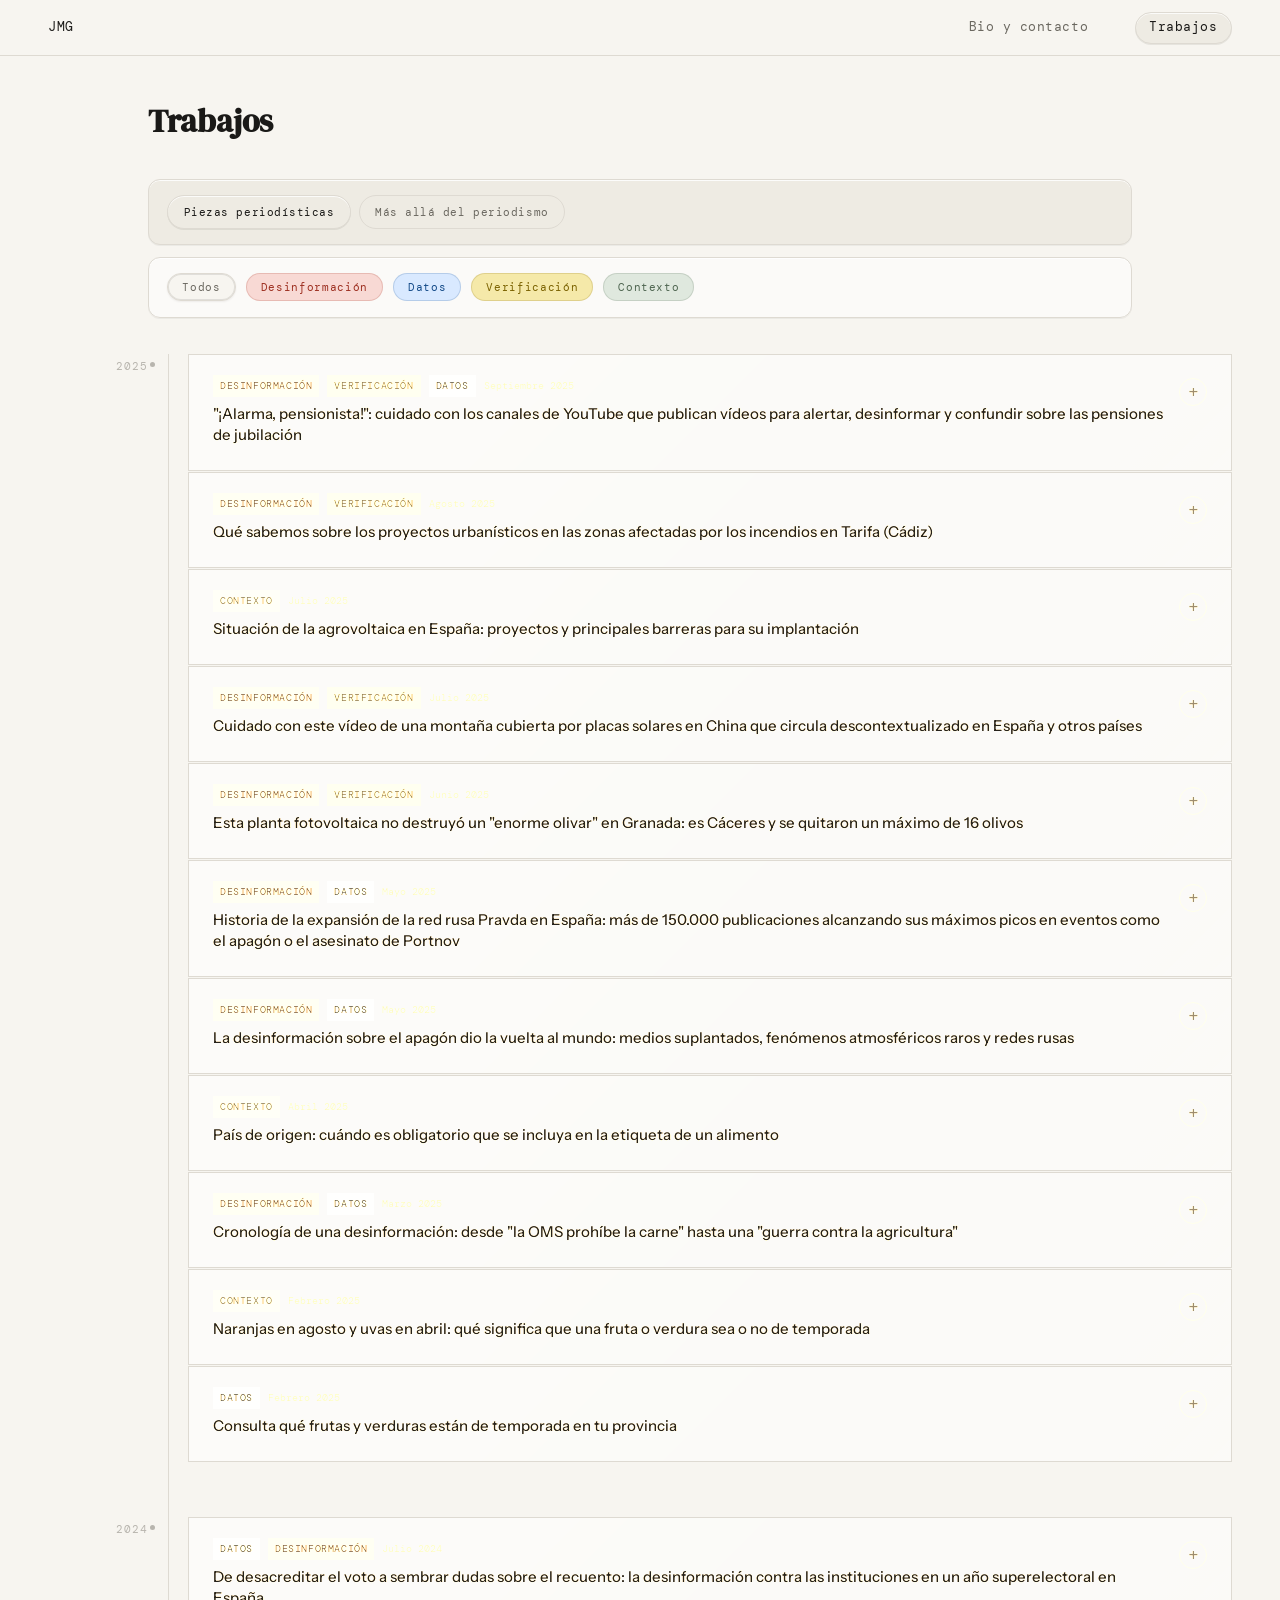
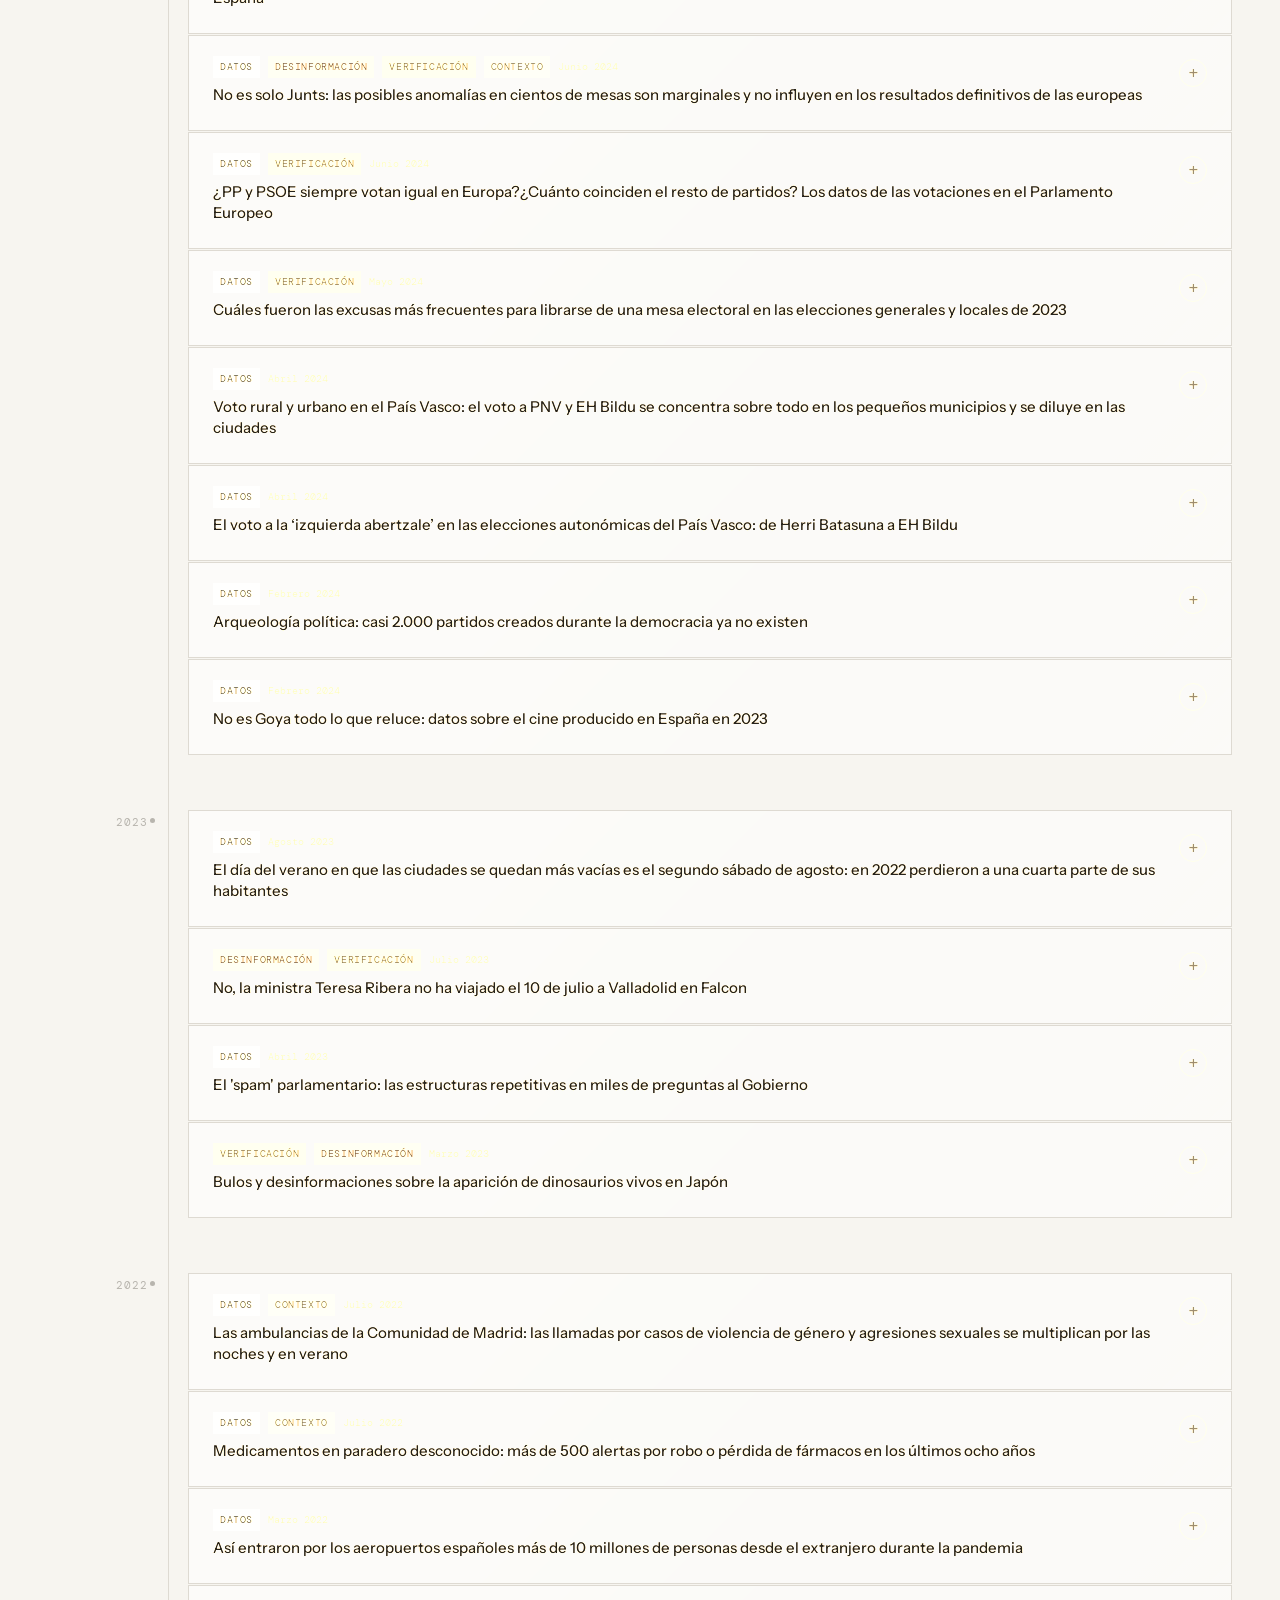
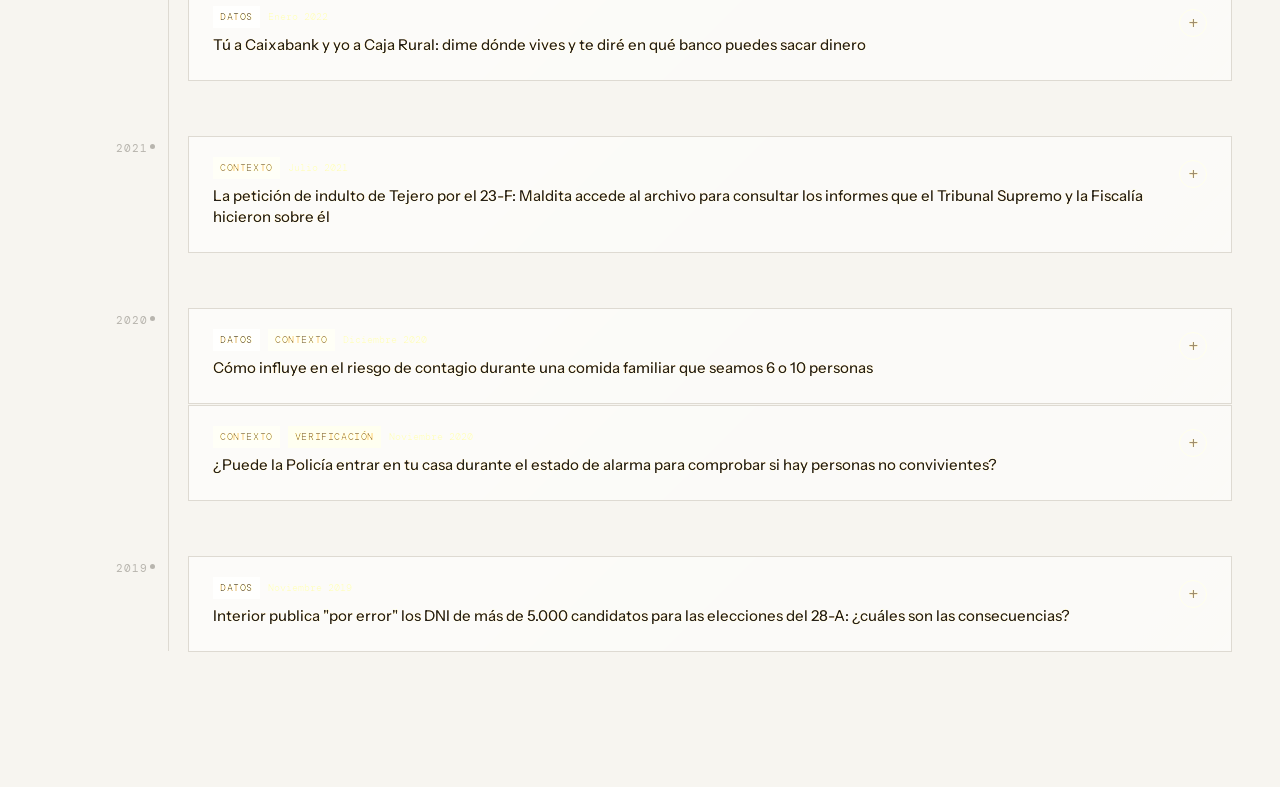
==== commit 9bb5a077: "Implementar imágenes placeholder con efecto sepia en tarjetas - Agregar imágenes de fondo placeholde" ====
--- a/trabajo.html
+++ b/trabajo.html
@@ -30,10 +30,10 @@
   </div>
   <div class="timeline-filters article-filterbar" id="article-filters">
     <button class="filter-btn active" data-filter="all">Todos</button>
-    <button class="filter-btn" data-filter="investigacion">Investigación</button>
+    <button class="filter-btn" data-filter="desinfo">Desinformación</button>
     <button class="filter-btn" data-filter="datos">Datos</button>
-    <button class="filter-btn" data-filter="desinfo">Desinformación</button>
     <button class="filter-btn" data-filter="verificacion">Verificación</button>
+    <button class="filter-btn" data-filter="contexto">Contexto</button>
   </div>
 </div>
 
@@ -46,209 +46,257 @@
       <div class="timeline-year">2025</div>
       <div class="year-articles">
 
-        <div class="article-card-exp" data-type="desinfo" id="a-pensionista">
-          <div class="card-top">
-            <div>
-              <div class="article-meta">
-                <span class="badge badge-desinfo">Desinformación</span>
-                <span class="article-date">Sep 2025</span>
-              </div>
-              <div class="article-title">«¡Alarma, pensionista!»: canales de YouTube que desinforman sobre jubilaciones</div>
-            </div>
-            <button class="toggle-btn" onclick="this.closest('.article-card-exp').classList.toggle('open')" aria-label="Expandir">+</button>
-          </div>
-          <div class="card-panel">
-            <div class="panel-text-main">
-              <p class="panel-text">Detecté vídeos con aspecto de generados por IA posicionándose entre los contenidos sobre pensiones. Me pregunté si era un fenómeno puntual o algo más amplio y coordinado. Hice una búsqueda iterativa de canales similares y analicé sus fechas de publicación. Varios canales comenzaban a publicar contenido en español en las mismas fechas, lo que apuntaba a una actuación coordinada. Verifiqué los datos de pensiones que citaban.</p>
-            </div>
-            <div class="panel-bottom">
-              <div>
-                <div class="panel-label">Mi contribución</div>
-                <div class="contrib-chips">
-                  <span class="contrib-chip">Rastreo e identificación</span>
-                  <span class="contrib-chip">Análisis de patrones temporales</span>
-                  <span class="contrib-chip">Verificación de datos</span>
-                  <span class="contrib-chip">Redacción</span>
-                </div>
-              </div>
-              <a href="https://maldita.es/malditobulo/20250908/alarma-pensionista-youtube-canales/" target="_blank" class="card-read-link">Leer artículo →</a>
-            </div>
-          </div>
-        </div>
-
-        <div class="article-card-exp" data-type="verificacion" id="a-olivos">
-          <div class="card-top">
-            <div>
-              <div class="article-meta">
+        <div class="article-card-exp" data-categories="desinfo verificacion datos" id="a-pensionista">
+          <div class="card-top">
+            <div>
+              <div class="article-meta">
+                <span class="badge badge-desinfo">Desinformación</span>
                 <span class="badge badge-verificacion">Verificación</span>
-                <span class="article-date">Oct 2025</span>
-              </div>
-              <div class="article-title">Fotovoltaica sobre olivares: verificación con satélite e imágenes históricas</div>
-            </div>
-            <button class="toggle-btn" onclick="this.closest('.article-card-exp').classList.toggle('open')" aria-label="Expandir">+</button>
-          </div>
-          <div class="card-panel">
-            <div class="panel-text-main">
-              <p class="panel-text">Un vídeo viral atribuía la destrucción de olivares a una planta fotovoltaica. Las imágenes generaban narrativas sobre el impacto de las renovables en el sector primario. Era necesario contrastar la naturaleza real del suelo. Comparé la extensión del parque con los archivos del proyecto, los registros agrícolas de las parcelas en catastro y el plan general de ordenación municipal. Revisé también el tendido eléctrico completo mediante imágenes satelitales para comprobar la afectación real a los cultivos.</p>
-            </div>
-            <div class="panel-bottom">
-              <div>
-                <div class="panel-label">Mi contribución</div>
-                <div class="contrib-chips">
-                  <span class="contrib-chip">Geolocalización</span>
-                  <span class="contrib-chip">Imágenes satélite</span>
-                  <span class="contrib-chip">Registros administrativos</span>
-                  <span class="contrib-chip">Redacción</span>
-                </div>
-              </div>
-              <a href="https://maldita.es/malditobulo/20251028/fotovoltaica-olivos-granada-caceres/" target="_blank" class="card-read-link">Leer artículo →</a>
-            </div>
-          </div>
-        </div>
-
-        <div class="article-card-exp" data-type="investigacion" id="a-telegram">
-          <div class="card-top">
-            <div>
-              <div class="article-meta">
-                <span class="badge badge-inv">Investigación</span>
-                <span class="article-date">Jul 2025</span>
-              </div>
-              <div class="article-title">Un tercio de su contenido acaba en Pravda: cómo funcionan los canales de Telegram de la red rusa</div>
-            </div>
-            <button class="toggle-btn" onclick="this.closest('.article-card-exp').classList.toggle('open')" aria-label="Expandir">+</button>
-          </div>
-          <div class="card-panel">
-            <div class="panel-text-main">
-              <p class="panel-text">Tras analizar la red Pravda, vi que enlazaba constantemente a canales de Telegram. Quería comprobar si existían canales produciendo contenido específicamente para ser replicado por esa plataforma, lo que indicaría un flujo de desinformación deliberado y estructurado. Analicé los canales más referenciados y calculé qué porcentaje de sus mensajes terminaba en Pravda y el tiempo medio desde publicación hasta réplica. Identifiqué también relaciones entre canales y rastreé su financiación a través de criptomonedas, encontrando perfiles vinculados a España.</p>
-            </div>
-            <div class="panel-bottom">
-              <div>
-                <div class="panel-label">Mi contribución</div>
-                <div class="contrib-chips">
-                  <span class="contrib-chip">Análisis de redes Telegram</span>
-                  <span class="contrib-chip">Rastreo de financiación</span>
-                  <span class="contrib-chip">Redacción y gráficos</span>
-                </div>
-              </div>
-              <a href="https://maldita.es/investigaciones/20250710/canales-telegram-pravda/" target="_blank" class="card-read-link">Leer artículo →</a>
-            </div>
-          </div>
-        </div>
-
-        <div class="article-card-exp" data-type="investigacion" id="a-pravda">
-          <div class="card-top">
-            <div>
-              <div class="article-meta">
-                <span class="badge badge-inv">Investigación</span>
-                <span class="article-date">May 2025</span>
-              </div>
-              <div class="article-title">150.000 publicaciones de Pravda en español: picos de desinformación rusa en momentos de crisis</div>
-            </div>
-            <button class="toggle-btn" onclick="this.closest('.article-card-exp').classList.toggle('open')" aria-label="Expandir">+</button>
-          </div>
-          <div class="card-panel">
-            <div class="panel-text-main">
-              <p class="panel-text">Queríamos entender a qué ritmo opera la red Pravda en español y si intensificaba su actividad ante eventos de crisis nacionales. El apagón del 28 de abril de 2025 fue el caso de estudio ideal: una crisis en tiempo real con amplia cobertura desinformadora. Scrapé cerca de 150.000 publicaciones y construí la base de datos. Hice análisis NLP de texto para identificar evolución temática y comparé los resultados con otras investigaciones sobre la red. El análisis minuto a minuto del día del apagón permitió reconstruir cómo se difundió la desinformación.</p>
-            </div>
-            <div class="panel-bottom">
-              <div>
-                <div class="panel-label">Mi contribución</div>
-                <div class="contrib-chips">
-                  <span class="contrib-chip">Scraping y base de datos</span>
-                  <span class="contrib-chip">Análisis NLP</span>
-                  <span class="contrib-chip">Redacción y gráficos</span>
-                </div>
-              </div>
-              <a href="https://maldita.es/investigaciones/20250530/pravda-news-espanol-espana/" target="_blank" class="card-read-link">Leer artículo →</a>
-            </div>
-          </div>
-        </div>
-
-        <div class="article-card-exp" data-type="verificacion" id="a-china">
-          <div class="card-top">
-            <div>
-              <div class="article-meta">
+                <span class="badge badge-datos">Datos</span>
+                <span class="article-date">Septiembre 2025</span>
+              </div>
+              <div class="article-title">&quot;¡Alarma, pensionista!&quot;: cuidado con los canales de YouTube que publican vídeos para alertar, desinformar y confundir sobre las pensiones de jubilación</div>
+            </div>
+            <button class="toggle-btn" onclick="this.closest('.article-card-exp').classList.toggle('open')" aria-label="Expandir">+</button>
+          </div>
+          <div class="card-panel">
+            <div class="panel-text-main">
+              <p class="panel-text">Detectamos muchos vídeos de IA posicionándose entre los contenidos sobre pensiones. Hicimos una búsqueda de este tipo de canales de YouTube y analizamos sus metadatos. Varios de ellos empezaban de forma coordinada a publicar vídeos en español con mensajes de alerta para jubilados y pensionistas y desinformativos a veces.</p>
+              <p class="panel-text">rastreo de redes, análisis de datos, OSINT, visualización</p>
+            </div>
+            <div class="panel-bottom">
+              <a href="https://maldita.es/malditobulo/20250908/alarma-pensionista-youtube-canales/" target="_blank" class="card-read-link">Artículo 1 →</a>
+            </div>
+          </div>
+        </div>
+
+        <div class="article-card-exp" data-categories="desinfo verificacion" id="a-tarifa">
+          <div class="card-top">
+            <div>
+              <div class="article-meta">
+                <span class="badge badge-desinfo">Desinformación</span>
                 <span class="badge badge-verificacion">Verificación</span>
-                <span class="article-date">May 2025</span>
-              </div>
-              <div class="article-title">La montaña con placas solares «de España» era de China, según imágenes de un blog de puentes de 2009</div>
-            </div>
-            <button class="toggle-btn" onclick="this.closest('.article-card-exp').classList.toggle('open')" aria-label="Expandir">+</button>
-          </div>
-          <div class="card-panel">
-            <div class="panel-text-main">
-              <p class="panel-text">Un vídeo viral mostraba un paisaje con placas solares que se decía era de España. Las formas del terreno y la vegetación no cuadraban con ninguna zona conocida. La narrativa servía para amplificar el supuesto impacto de las renovables. Usé una VPN para buscar el vídeo en Douyin (TikTok chino) y lo localicé en un blog especializado en puentes de 2009. Para geolocalizarlo exactamente, recurrí al satélite de Baidu, ya que Google Maps no mostraba las placas fotovoltaicas en esa zona de China.</p>
-            </div>
-            <div class="panel-bottom">
-              <div>
-                <div class="panel-label">Mi contribución</div>
-                <div class="contrib-chips">
-                  <span class="contrib-chip">OSINT con VPN</span>
-                  <span class="contrib-chip">Geolocalización satélite Baidu</span>
-                  <span class="contrib-chip">Rastreo de origen</span>
-                  <span class="contrib-chip">Redacción</span>
-                </div>
-              </div>
-              <a href="https://maldita.es/malditobulo/20250523/montana-placas-solares-china/" target="_blank" class="card-read-link">Leer artículo →</a>
-            </div>
-          </div>
-        </div>
-
-        <div class="article-card-exp" data-type="desinfo" id="a-apagon">
-          <div class="card-top">
-            <div>
-              <div class="article-meta">
-                <span class="badge badge-desinfo">Desinformación</span>
-                <span class="article-date">May 2025</span>
-              </div>
-              <div class="article-title">La desinformación sobre el apagón dio la vuelta al mundo</div>
-            </div>
-            <button class="toggle-btn" onclick="this.closest('.article-card-exp').classList.toggle('open')" aria-label="Expandir">+</button>
-          </div>
-          <div class="card-panel">
-            <div class="panel-text-main">
-              <p class="panel-text">El apagón del 28 de abril fue un evento de crisis en tiempo real que generó desinformación masiva en varios idiomas simultáneamente. Era la oportunidad de documentar el ecosistema desinformador funcionando a plena velocidad. Rastreamos en tiempo real las desinformaciones en distintos idiomas para trazar su origen. Cuantificamos el alcance en X e identificamos que la primera recurrencia de varios bulos provenía del canal estatal chino CGTN, lo que indica una coordinación transnacional.</p>
-            </div>
-            <div class="panel-bottom">
-              <div>
-                <div class="panel-label">Mi contribución</div>
-                <div class="contrib-chips">
-                  <span class="contrib-chip">Rastreo de origen</span>
-                  <span class="contrib-chip">Análisis de alcance</span>
-                  <span class="contrib-chip">Redacción</span>
-                </div>
-              </div>
-              <a href="https://maldita.es/malditobulo/20250507/apagon-internacional-desinformacion/" target="_blank" class="card-read-link">Leer artículo →</a>
-            </div>
-          </div>
-        </div>
-
-        <div class="article-card-exp" data-type="verificacion" id="a-tarifa">
-          <div class="card-top">
-            <div>
-              <div class="article-meta">
+                <span class="article-date">Agosto 2025</span>
+              </div>
+              <div class="article-title">Qué sabemos sobre los proyectos urbanísticos en las zonas afectadas por los incendios en Tarifa (Cádiz)</div>
+            </div>
+            <button class="toggle-btn" onclick="this.closest('.article-card-exp').classList.toggle('open')" aria-label="Expandir">+</button>
+          </div>
+          <div class="card-panel">
+            <div class="panel-text-main">
+              <p class="panel-text">Un vídeo viral especulaba que los incendios forestales de Cádiz buscaban recalificar terrenos para beneficiar proyectos urbanísticos. Contrastamos los datos geoespaciales de los incendios con los planes municipales y las parcelas del catastro y la extensión del Parque Natural del Estrecho. Comprobamos la naturaleza del suelo afectado y entrevistamos al ayuntamiento, promotores y expertos urbanísticos.</p>
+              <p class="panel-text">geolocalización, OSINT, fuentes humanas, análisis normativo</p>
+            </div>
+            <div class="panel-bottom">
+              <a href="https://maldita.es/malditobulo/20250822/incendio-tarifa-proyectos-urbanisticos/" target="_blank" class="card-read-link">Artículo 1 →</a>
+            </div>
+          </div>
+        </div>
+
+        <div class="article-card-exp" data-categories="contexto" id="a-agrovoltaica">
+          <div class="card-top">
+            <div>
+              <div class="article-meta">
+                <span class="badge badge-contexto">Contexto</span>
+                <span class="article-date">Julio 2025</span>
+              </div>
+              <div class="article-title">Situación de la agrovoltaica en España: proyectos y principales barreras para su implantación</div>
+            </div>
+            <button class="toggle-btn" onclick="this.closest('.article-card-exp').classList.toggle('open')" aria-label="Expandir">+</button>
+          </div>
+          <div class="card-panel">
+            <div class="panel-text-main">
+              <p class="panel-text">Apenas se había cubierto la situación normativa de esta solución para el sector primario, que combina placas fotovoltaicas y cultivos. Intentamos poner sobre la mesa este tema analizando informes técnicos y entrevistando a diversos expertos para explicar las tipologías en España y los motivos de la lenta implantación.</p>
+              <p class="panel-text">análisis normativo, fuentes humanas</p>
+            </div>
+            <div class="panel-bottom">
+              <a href="https://maldita.es/clima/20250703/agrovoltaica-placas-solares-agricultura-espana/" target="_blank" class="card-read-link">Artículo 1 →</a>
+            </div>
+          </div>
+        </div>
+
+        <div class="article-card-exp" data-categories="desinfo verificacion" id="a-china">
+          <div class="card-top">
+            <div>
+              <div class="article-meta">
+                <span class="badge badge-desinfo">Desinformación</span>
                 <span class="badge badge-verificacion">Verificación</span>
-                <span class="article-date">Ago 2025</span>
-              </div>
-              <div class="article-title">¿Los incendios de Tarifa para favorecer urbanizaciones? Lo que dicen EFFIS, el Catastro y los expertos</div>
-            </div>
-            <button class="toggle-btn" onclick="this.closest('.article-card-exp').classList.toggle('open')" aria-label="Expandir">+</button>
-          </div>
-          <div class="card-panel">
-            <div class="panel-text-main">
-              <p class="panel-text">La narrativa de «incendios intencionados para recalificar suelo» circuló con fuerza y tenía impacto político. Era una afirmación específica y verificable: o el incendio afectaba a las parcelas de esas urbanizaciones o no. Comparé la extensión del incendio (datos EFFIS) con las parcelas de las urbanizaciones (Catastro y plan general de ordenación municipal) y con el Parque Natural del Estrecho. Hablé con el ayuntamiento de Tarifa, la promotora inmobiliaria, un excalcalde y un experto en urbanismo.</p>
-            </div>
-            <div class="panel-bottom">
-              <div>
-                <div class="panel-label">Mi contribución</div>
-                <div class="contrib-chips">
-                  <span class="contrib-chip">Geolocalización y cruce cartográfico</span>
-                  <span class="contrib-chip">Fuentes humanas</span>
-                  <span class="contrib-chip">Registros administrativos</span>
-                  <span class="contrib-chip">Redacción</span>
-                </div>
-              </div>
-              <a href="https://maldita.es/malditobulo/20250822/incendio-tarifa-proyectos-urbanisticos/" target="_blank" class="card-read-link">Leer artículo →</a>
+                <span class="article-date">Julio 2025</span>
+              </div>
+              <div class="article-title">Cuidado con este vídeo de una montaña cubierta por placas solares en China que circula descontextualizado en España y otros países</div>
+            </div>
+            <button class="toggle-btn" onclick="this.closest('.article-card-exp').classList.toggle('open')" aria-label="Expandir">+</button>
+          </div>
+          <div class="card-panel">
+            <div class="panel-text-main">
+              <p class="panel-text">Este vídeo circulaba sin ningún contexto atribuido a varios países. Para verificar visualmente su localización cruzamos imágenes de un blog especializado en puentes de 2009 y recurrimos a las imágenes de satélite del proveedor chino Baidu para encontrar el punto exacto de filmación. A través de una VPN conseguimos localizar el vídeo original en Douyin (la marca china de TikTok).</p>
+              <p class="panel-text">rastreo en redes, verificación visual, hemeroteca, OSINT</p>
+            </div>
+            <div class="panel-bottom">
+              <a href="https://maldita.es/malditobulo/20250523/montana-placas-solares-china/" target="_blank" class="card-read-link">Artículo 1 →</a>
+            </div>
+          </div>
+        </div>
+
+        <div class="article-card-exp" data-categories="desinfo verificacion" id="a-olivos">
+          <div class="card-top">
+            <div>
+              <div class="article-meta">
+                <span class="badge badge-desinfo">Desinformación</span>
+                <span class="badge badge-verificacion">Verificación</span>
+                <span class="article-date">Junio 2025</span>
+              </div>
+              <div class="article-title">Esta planta fotovoltaica no destruyó un &quot;enorme olivar&quot; en Granada: es Cáceres y se quitaron un máximo de 16 olivos</div>
+            </div>
+            <button class="toggle-btn" onclick="this.closest('.article-card-exp').classList.toggle('open')" aria-label="Expandir">+</button>
+          </div>
+          <div class="card-panel">
+            <div class="panel-text-main">
+              <p class="panel-text">Rastreamos el origen de un vídeo en redes sociales para demostrar la ubicación real de una planta fotovoltaica y saber si su construcción había afectado a los cultivos de la zona. Recurrimos a imágenes satelitales históricas, los archivos del proyecto y revisamos los registros administrativos agrícolas, así como toda la trayectoria del tendido eléctrico desde la planta a la subestación.</p>
+              <p class="panel-text">OSINT, verificación visual, análisis normativo</p>
+            </div>
+            <div class="panel-bottom">
+              <a href="https://maldita.es/malditobulo/20251028/fotovoltaica-olivos-granada-caceres/" target="_blank" class="card-read-link">Artículo 1 →</a>
+            </div>
+          </div>
+        </div>
+
+        <div class="article-card-exp" data-categories="desinfo datos" id="a-pravda-pair">
+          <div class="card-top">
+            <div>
+              <div class="article-meta">
+                <span class="badge badge-desinfo">Desinformación</span>
+                <span class="badge badge-datos">Datos</span>
+                <span class="article-date">Mayo 2025</span>
+              </div>
+              <div class="article-title">Historia de la expansión de la red rusa Pravda en España: más de 150.000 publicaciones alcanzando sus máximos picos en eventos como el apagón o el asesinato de Portnov</div>
+              <div class="article-title">Un tercio de su contenido acaba en Pravda: cómo funcionan los canales de Telegram que alimentan a la red rusa en español</div>
+            </div>
+            <button class="toggle-btn" onclick="this.closest('.article-card-exp').classList.toggle('open')" aria-label="Expandir">+</button>
+          </div>
+          <div class="card-panel">
+            <div class="panel-text-main">
+              <p class="panel-text">Queríamos comprender cómo la red de influencia rusa Pravda instrumentaliza crisis nacionales para propagar narrativas de caos y desinformación. Para ello, scrapeamos cerca de 150.000 publicaciones y cruzamos los picos de publicaciones con diversos hitos informativos. Realizamos un estudio de caso minuto a minuto durante el apagón del 28 de abril de 2025 y aplicamos técnicas de procesamiento del lenguaje natural (NLP) para mapear la evolución temática del discurso.</p>
+              <p class="panel-text">También analizamos la red de canales satélite de Telegram descargando sus mensajes para medir los porcentajes de réplica y los tiempos de difusión. Detectamos comunidades entre los canales y analizamos los métodos de financiación de algunos de ellos.</p>
+              <p class="panel-text">rastreo de redes, web scraping, análisis de datos, NLP, visualización</p>
+            </div>
+            <div class="panel-bottom">
+              <div class="panel-links-group">
+                <a href="https://maldita.es/investigaciones/20250530/pravda-news-espanol-espana/" target="_blank" class="card-read-link">Artículo 1 →</a>
+                <a href="https://maldita.es/investigaciones/20250710/canales-telegram-pravda/" target="_blank" class="card-read-link">Artículo 2 →</a>
+              </div>
+            </div>
+          </div>
+        </div>
+
+        <div class="article-card-exp" data-categories="desinfo datos" id="a-apagon">
+          <div class="card-top">
+            <div>
+              <div class="article-meta">
+                <span class="badge badge-desinfo">Desinformación</span>
+                <span class="badge badge-datos">Datos</span>
+                <span class="article-date">Mayo 2025</span>
+              </div>
+              <div class="article-title">La desinformación sobre el apagón dio la vuelta al mundo: medios suplantados, fenómenos atmosféricos raros y redes rusas</div>
+            </div>
+            <button class="toggle-btn" onclick="this.closest('.article-card-exp').classList.toggle('open')" aria-label="Expandir">+</button>
+          </div>
+          <div class="card-panel">
+            <div class="panel-text-main">
+              <p class="panel-text">Rastreamos el origen y el alcance de diferentes desinformaciones del apagón del 28 de abril de 2025 en redes sociales. La primera recurrencia encontrada de algunos de ellos fue el canal chino CGTN.</p>
+              <p class="panel-text">rastreo en redes, OSINT</p>
+            </div>
+            <div class="panel-bottom">
+              <a href="https://maldita.es/malditobulo/20250507/apagon-internacional-desinformacion/" target="_blank" class="card-read-link">Artículo 1 →</a>
+            </div>
+          </div>
+        </div>
+
+        <div class="article-card-exp" data-categories="contexto" id="a-pais-origen">
+          <div class="card-top">
+            <div>
+              <div class="article-meta">
+                <span class="badge badge-contexto">Contexto</span>
+                <span class="article-date">Abril 2025</span>
+              </div>
+              <div class="article-title">País de origen: cuándo es obligatorio que se incluya en la etiqueta de un alimento</div>
+            </div>
+            <button class="toggle-btn" onclick="this.closest('.article-card-exp').classList.toggle('open')" aria-label="Expandir">+</button>
+          </div>
+          <div class="card-panel">
+            <div class="panel-text-main">
+              <p class="panel-text">¿Por qué es obligatorio que las patatas frescas tengan su país de origen en la etiqueta pero en una bolsa de patatas fritas esta información no se incluye? Estudié la normativa europea y consulté a varios expertos para aclarar qué alimentos están obligados a declarar su procedencia. Cuando son alimentos importados y procesados el origen se convierte además en un cálculo aduanero.</p>
+              <p class="panel-text">normativa, fuentes humanas</p>
+            </div>
+            <div class="panel-bottom">
+              <a href="https://maldita.es/alimentacion/20250415/pais-origen-alimentos-obligatorio/" target="_blank" class="card-read-link">Artículo 1 →</a>
+            </div>
+          </div>
+        </div>
+
+        <div class="article-card-exp" data-categories="desinfo datos" id="a-oms-carne">
+          <div class="card-top">
+            <div>
+              <div class="article-meta">
+                <span class="badge badge-desinfo">Desinformación</span>
+                <span class="badge badge-datos">Datos</span>
+                <span class="article-date">Marzo 2025</span>
+              </div>
+              <div class="article-title">Cronología de una desinformación: desde &quot;la OMS prohíbe la carne&quot; hasta una &quot;guerra contra la agricultura&quot;</div>
+            </div>
+            <button class="toggle-btn" onclick="this.closest('.article-card-exp').classList.toggle('open')" aria-label="Expandir">+</button>
+          </div>
+          <div class="card-panel">
+            <div class="panel-text-main">
+              <p class="panel-text">Rastreamos el origen de dos bulos que afirman que las élites mundiales quieren prohibir el consumo de carne. La investigación llevó a webs sospechosas cuyos contenidos son amplificados en redes sociales por perfiles con un gran alcance y en multitud de idiomas. Son cuentas que saltan de un tema a otro (como la migración o las políticas LGTBI) para generar polarización y desinformación en el debate digital.</p>
+              <p class="panel-text">rastreo RRSS, mapeo difusión, análisis narrativas desinformadoras, operaciones de influencia</p>
+            </div>
+            <div class="panel-bottom">
+              <a href="https://maldita.es/malditobulo/20250328/oms-carne-guerra-agricultura-desinformacion/" target="_blank" class="card-read-link">Artículo 1 →</a>
+            </div>
+          </div>
+        </div>
+
+        <div class="article-card-exp" data-categories="contexto" id="a-temporada-naranjas">
+          <div class="card-top">
+            <div>
+              <div class="article-meta">
+                <span class="badge badge-contexto">Contexto</span>
+                <span class="article-date">Febrero 2025</span>
+              </div>
+              <div class="article-title">Naranjas en agosto y uvas en abril: qué significa que una fruta o verdura sea o no de temporada</div>
+            </div>
+            <button class="toggle-btn" onclick="this.closest('.article-card-exp').classList.toggle('open')" aria-label="Expandir">+</button>
+          </div>
+          <div class="card-panel">
+            <div class="panel-text-main">
+              <p class="panel-text">Intentamos comer productos de temporada porque son más baratos y es más sostenible, pero ¿hay algún calendario bueno? Uno dice que los tomates son de verano, pero otros dicen que son de todo el año. Busqué muchos calendarios, los contrasté entre ellos y consulté a numerosos expertos. En conclusión, no hay una definición oficial de producto de temporada y hay mucho debate sobre el tema.</p>
+              <p class="panel-text">normativa, fuentes humanas</p>
+            </div>
+            <div class="panel-bottom">
+              <a href="https://maldita.es/malditateexplica/20250218/frutas-verduras-temporada-significado/" target="_blank" class="card-read-link">Artículo 1 →</a>
+            </div>
+          </div>
+        </div>
+
+        <div class="article-card-exp" data-categories="datos" id="a-temporada-provincia">
+          <div class="card-top">
+            <div>
+              <div class="article-meta">
+                <span class="badge badge-datos">Datos</span>
+                <span class="article-date">Febrero 2025</span>
+              </div>
+              <div class="article-title">Consulta qué frutas y verduras están de temporada en tu provincia</div>
+            </div>
+            <button class="toggle-btn" onclick="this.closest('.article-card-exp').classList.toggle('open')" aria-label="Expandir">+</button>
+          </div>
+          <div class="card-panel">
+            <div class="panel-text-main">
+              <p class="panel-text">Hay muchos calendarios de consumo de temporada por internet, pero pocos datos y ausencia de metodología. Analicé y procesé con programación los del Calendario de Siembra, Recolección y Comercialización del Ministerio de Agricultura de España para hacer unos gráficos informativos por productos y provincias. También hicimos un ranking de los más cultivados en invernadero.</p>
+              <p class="panel-text">análisis avanzado, visualización</p>
+            </div>
+            <div class="panel-bottom">
+              <a href="https://maldita.es/malditodato/20250218/consulta-frutas-verduras-temporada/" target="_blank" class="card-read-link">Artículo 1 →</a>
             </div>
           </div>
         </div>
@@ -261,71 +309,161 @@
       <div class="timeline-year">2024</div>
       <div class="year-articles">
 
-        <div class="article-card-exp" data-type="investigacion" id="a-electoral">
-          <div class="card-top">
-            <div>
-              <div class="article-meta">
-                <span class="badge badge-inv">Investigación</span>
-                <span class="article-date">Jul 2024</span>
-              </div>
-              <div class="article-title">Tipología de la desinformación electoral: de desacreditar el voto a sembrar dudas sobre el recuento</div>
-            </div>
-            <button class="toggle-btn" onclick="this.closest('.article-card-exp').classList.toggle('open')" aria-label="Expandir">+</button>
-          </div>
-          <div class="card-panel">
-            <div class="panel-text-main">
-              <p class="panel-text">Después de años siguiendo la desinformación electoral, detecté patrones recurrentes que nunca se habían sistematizado. En las europeas de 2024 apareció un bulo nuevo: que las actas electorales habían sido modificadas para beneficiar a Junts. Era una afirmación analizable con datos. Para el bulo de las actas, hice un análisis a gran escala para detectar valores anómalos en los resultados. Revisé resoluciones electorales y consulté a expertos, que señalaron que los errores en actas son un escenario ya contemplado en nuestro sistema electoral. La clasificación tipológica se construyó a partir de los casos acumulados en 7 años.</p>
-            </div>
-            <div class="panel-bottom">
-              <div>
-                <div class="panel-label">Mi contribución</div>
-                <div class="contrib-chips">
-                  <span class="contrib-chip">Análisis estadístico de actas</span>
-                  <span class="contrib-chip">Clasificación tipológica</span>
-                  <span class="contrib-chip">Fuentes expertas</span>
-                  <span class="contrib-chip">Redacción</span>
-                </div>
-              </div>
-              <a href="https://maldita.es/malditodato/20240703/integridad-electoral-elecciones-europeas-efcsn/" target="_blank" class="card-read-link">Leer artículo →</a>
-            </div>
-          </div>
-        </div>
-
-        <div class="article-card-exp" data-type="datos" id="a-votaciones">
-          <div class="card-top">
-            <div>
-              <div class="article-meta">
-                <span class="badge badge-datos">Datos</span>
-                <span class="article-date">Jun 2024</span>
-              </div>
-              <div class="article-title">¿PP y PSOE siempre votan igual en el Parlamento Europeo? Los datos de cinco años de votaciones</div>
-            </div>
-            <button class="toggle-btn" onclick="this.closest('.article-card-exp').classList.toggle('open')" aria-label="Expandir">+</button>
-          </div>
-          <div class="card-panel">
-            <div class="panel-text-main">
-              <p class="panel-text">El debate sobre si PP y PSOE «pactan en Europa» circula en contextos electorales sin datos que lo respalden o desmientan. Los datos de votaciones del PE son públicos y nunca habían sido explotados sistemáticamente para el caso español. Descargué y analicé el histórico completo de votaciones nominales del Parlamento Europeo para los eurodiputados españoles, calculando tasas de coincidencia por partido y grupo parlamentario a lo largo de toda la legislatura.</p>
-            </div>
-            <div class="panel-bottom">
-              <div>
-                <div class="panel-label">Mi contribución</div>
-                <div class="contrib-chips">
-                  <span class="contrib-chip">Extracción y análisis de datos</span>
-                  <span class="contrib-chip">Visualización</span>
-                  <span class="contrib-chip">Redacción</span>
-                </div>
-              </div>
-              <a href="https://maldita.es/malditodato/20240606/votaciones-diputados-espanoles-parlamento-europeo/" target="_blank" class="card-read-link">Leer artículo →</a>
-            </div>
-          </div>
-        </div>
-
-        <div class="article-card-exp" data-type="datos" id="a-partidos">
-          <div class="card-top">
-            <div>
-              <div class="article-meta">
-                <span class="badge badge-datos">Datos</span>
-                <span class="article-date">Feb 2024</span>
+        <div class="article-card-exp" data-categories="datos desinfo" id="a-electoral-tipologia">
+          <div class="card-top">
+            <div>
+              <div class="article-meta">
+                <span class="badge badge-datos">Datos</span>
+                <span class="badge badge-desinfo">Desinformación</span>
+                <span class="article-date">Julio 2024</span>
+              </div>
+              <div class="article-title">De desacreditar el voto a sembrar dudas sobre el recuento: la desinformación contra las instituciones en un año superelectoral en España</div>
+            </div>
+            <button class="toggle-btn" onclick="this.closest('.article-card-exp').classList.toggle('open')" aria-label="Expandir">+</button>
+          </div>
+          <div class="card-panel">
+            <div class="panel-text-main">
+              <p class="panel-text">Después de años viendo desinformaciones sobre las elecciones que cuestionan la integridad del proceso o tratan de incidir en el voto, intentamos diseñar una tipología o una clasificación de este tipo de contenido.</p>
+              <p class="panel-text">Después de años viendo desinformaciones sobre los procesos electorales diseñamos una tipología para los contenidos que hablan de pucherazo, cuestionan la integridad electoral o tratan de incidir en el voto.</p>
+              <p class="panel-text">metodología y clasificación, análisis de datos, visualización</p>
+            </div>
+            <div class="panel-bottom">
+              <a href="https://maldita.es/malditodato/20240703/integridad-electoral-elecciones-europeas-efcsn/" target="_blank" class="card-read-link">Artículo 1 →</a>
+            </div>
+          </div>
+        </div>
+
+        <div class="article-card-exp" data-categories="datos desinfo verificacion contexto" id="a-junts-actas">
+          <div class="card-top">
+            <div>
+              <div class="article-meta">
+                <span class="badge badge-datos">Datos</span>
+                <span class="badge badge-desinfo">Desinformación</span>
+                <span class="badge badge-verificacion">Verificación</span>
+                <span class="badge badge-contexto">Contexto</span>
+                <span class="article-date">Junio 2024</span>
+              </div>
+              <div class="article-title">No es solo Junts: las posibles anomalías en cientos de mesas son marginales y no influyen en los resultados definitivos de las europeas</div>
+              <div class="article-title">Los errores en las actas electorales: ¿se pueden corregir?</div>
+            </div>
+            <button class="toggle-btn" onclick="this.closest('.article-card-exp').classList.toggle('open')" aria-label="Expandir">+</button>
+          </div>
+          <div class="card-panel">
+            <div class="panel-text-main">
+              <p class="panel-text">La desinformación electoral me parece una de las más interesantes, porque es un ejemplo evidente de campañas previsibles que tratan de incidir directamente en la política. Tas las europeas de 2024 se decía que las actas electorales estaban siendo modificadas para beneficiar a Junts. Hicimos un análisis a gran escala para detectar estos valores anómalos, que parecían errores humanos.</p>
+              <p class="panel-text">También quisimos dar un contexto sólido y revisamos las resoluciones de las Juntas Electorales y consultamos a expertos en la materia para dejar claro que los errores son escenarios ordinarios y corregibles por las garantías del sistema.</p>
+              <p class="panel-text">análisis de datos, detección de anomalías, análisis normativo, fuentes humanas</p>
+            </div>
+            <div class="panel-bottom">
+              <div class="panel-links-group">
+                <a href="https://maldita.es/malditateexplica/20240614/recuento-mesas-electorales-anomalias-europeas/" target="_blank" class="card-read-link">Artículo 1 →</a>
+                <a href="https://maldita.es/malditateexplica/20240617/errores-actas-mesas-electorales/" target="_blank" class="card-read-link">Artículo 2 →</a>
+              </div>
+            </div>
+          </div>
+        </div>
+
+        <div class="article-card-exp" data-categories="datos verificacion" id="a-votaciones">
+          <div class="card-top">
+            <div>
+              <div class="article-meta">
+                <span class="badge badge-datos">Datos</span>
+                <span class="badge badge-verificacion">Verificación</span>
+                <span class="article-date">Junio 2024</span>
+              </div>
+              <div class="article-title">¿PP y PSOE siempre votan igual en Europa?¿Cuánto coinciden el resto de partidos? Los datos de las votaciones en el Parlamento Europeo</div>
+            </div>
+            <button class="toggle-btn" onclick="this.closest('.article-card-exp').classList.toggle('open')" aria-label="Expandir">+</button>
+          </div>
+          <div class="card-panel">
+            <div class="panel-text-main">
+              <p class="panel-text">Para contrastar el discurso de campaña de Vox que decía que PP y PSOE votan igual en Europa hice un análisis de la compleja actividad parlamentaria. Usé los datos de <a href="https://data.europa.eu/en/publications/use-cases/parltrack" target="_blank" rel="noopener">Parltrack</a> para procesar los datos de todas las votaciones de la legislatura. Esto nos permitió mapear las confluencias de voto de todos los eurodiputados españoles y sus respectivos grupos.</p>
+              <p class="panel-text">análisis avanzado, visualización, análisis de datos</p>
+            </div>
+            <div class="panel-bottom">
+              <a href="https://maldita.es/malditodato/20240606/votaciones-diputados-espanoles-parlamento-europeo/" target="_blank" class="card-read-link">Artículo 1 →</a>
+            </div>
+          </div>
+        </div>
+
+        <div class="article-card-exp" data-categories="datos verificacion" id="a-mesas-2023">
+          <div class="card-top">
+            <div>
+              <div class="article-meta">
+                <span class="badge badge-datos">Datos</span>
+                <span class="badge badge-verificacion">Verificación</span>
+                <span class="article-date">Mayo 2024</span>
+              </div>
+              <div class="article-title">Cuáles fueron las excusas más frecuentes para librarse de una mesa electoral en las elecciones generales y locales de 2023</div>
+            </div>
+            <button class="toggle-btn" onclick="this.closest('.article-card-exp').classList.toggle('open')" aria-label="Expandir">+</button>
+          </div>
+          <div class="card-panel">
+            <div class="panel-text-main">
+              <p class="panel-text">En 2023 hubo elecciones en el mes de julio y al pillar en vacaciones, el tema de las excusas para no ir a las mesas electorales fue muy comentado. Pedimos información a la Junta Electoral Central y nos pasaron un informe inédito que resumimos con varios gráficos. Además de explicar los motivos más frecuentes para librarse de las mesas, también detallamos la limitación de los datos: reconocían no tener cifras completas del país porque dependía de pedirlas a los ayuntamientos y a las más de 300 juntas electorales.</p>
+              <p class="panel-text">transparencia, análisis datos, análisis normativa, visualización</p>
+            </div>
+            <div class="panel-bottom">
+              <a href="https://maldita.es/malditodato/20240516/motivos-exclusion-mesas-electorales-2023/" target="_blank" class="card-read-link">Artículo 1 →</a>
+            </div>
+          </div>
+        </div>
+
+        <div class="article-card-exp" data-categories="datos" id="a-voto-rural">
+          <div class="card-top">
+            <div>
+              <div class="article-meta">
+                <span class="badge badge-datos">Datos</span>
+                <span class="article-date">Abril 2024</span>
+              </div>
+              <div class="article-title">Voto rural y urbano en el País Vasco: el voto a PNV y EH Bildu se concentra sobre todo en los pequeños municipios y se diluye en las ciudades</div>
+            </div>
+            <button class="toggle-btn" onclick="this.closest('.article-card-exp').classList.toggle('open')" aria-label="Expandir">+</button>
+          </div>
+          <div class="card-panel">
+            <div class="panel-text-main">
+              <p class="panel-text">Los análisis postelectorales tienen una vida útil muy corta. Suele haber un aluvión de información y la clave es encontrar un enfoque simple y acertado. En este caso demostramos con gráficos cómo el voto al PNV y Bildu se concentró en municipios pequeños.</p>
+              <p class="panel-text">Este artículo ejemplifica un trabajo de años. He cubierto la gran mayoría de procesos electorales regionales, nacionales y europeos desde diciembre de 2018 hasta octubre de 2025. Las <a href="https://www.elmundo.es/espana/2018/12/08/5c0ac8e121efa09c2f8b45f9.html" target="_blank" rel="noopener">elecciones andaluzas de 2018 en las que Vox entró a las instituciones</a> fueron las primeras que cubrí como periodista de datos.</p>
+              <p class="panel-text">análisis datos, cobertura electoral, visualización, mapas</p>
+            </div>
+            <div class="panel-bottom">
+              <a href="https://maldita.es/malditodato/20240422/voto-rural-urbano-autonomicas-pais-vasco/" target="_blank" class="card-read-link">Artículo 1 →</a>
+            </div>
+          </div>
+        </div>
+
+        <div class="article-card-exp" data-categories="datos" id="a-abertzale-catalunya">
+          <div class="card-top">
+            <div>
+              <div class="article-meta">
+                <span class="badge badge-datos">Datos</span>
+                <span class="article-date">Abril 2024</span>
+              </div>
+              <div class="article-title">El voto a la ‘izquierda abertzale’ en las elecciones autonómicas del País Vasco: de Herri Batasuna a EH Bildu</div>
+              <div class="article-title">De CiU y el 'pujolismo' al 'procés' y la amnistía: así ha evolucionado el voto independentista en Cataluña</div>
+            </div>
+            <button class="toggle-btn" onclick="this.closest('.article-card-exp').classList.toggle('open')" aria-label="Expandir">+</button>
+          </div>
+          <div class="card-panel">
+            <div class="panel-text-main">
+              <p class="panel-text">En 2024 hubo elecciones vascas y catalanas con un mes de diferencia y decidimos hacer unas cronologías breves de la evolución del voto nacionalista e independentista. Exigió un trabajo de documentación y hemeroteca para repasar las candidaturas históricas y señalar los momentos clave de cada período político. Lo complicado era condensarlo en un formato de artículo breve con gráficos claros que mostrasen estas evoluciones.</p>
+              <p class="panel-text">hemeroteca, documentación, visualización, análisis datos, cobertura electoral</p>
+            </div>
+            <div class="panel-bottom">
+              <div class="panel-links-group">
+                <a href="https://maldita.es/malditodato/20240417/evolucion-izquierda-abertzale-pais-vasco-autonomicas/" target="_blank" class="card-read-link">Artículo 1 →</a>
+                <a href="https://maldita.es/malditodato/20240508/evolucion-voto-independentista-catalunya/" target="_blank" class="card-read-link">Artículo 2 →</a>
+              </div>
+            </div>
+          </div>
+        </div>
+
+        <div class="article-card-exp" data-categories="datos" id="a-partidos">
+          <div class="card-top">
+            <div>
+              <div class="article-meta">
+                <span class="badge badge-datos">Datos</span>
+                <span class="article-date">Febrero 2024</span>
               </div>
               <div class="article-title">Arqueología política: casi 2.000 partidos creados durante la democracia ya no existen</div>
             </div>
@@ -333,20 +471,33 @@
           </div>
           <div class="card-panel">
             <div class="panel-text-main">
-              <p class="panel-text">Solo existían datos públicos de partidos en activo, no de los dados de baja. Era un hueco informativo sobre la historia política española desde la Transición. Solicité el listado histórico al Consejo de Transparencia y lo concedieron: era información que nunca había sido explotada. Extraje y transformé los datos de un PDF, analicé picos de inscripción y patrones de desaparición, y los puse en contexto con hemeroteca de la época de la legalización de partidos tras el franquismo. Los gráficos muestran la historia política española vista desde sus registros administrativos.</p>
-            </div>
-            <div class="panel-bottom">
-              <div>
-                <div class="panel-label">Mi contribución</div>
-                <div class="contrib-chips">
-                  <span class="contrib-chip">Solicitud de transparencia</span>
-                  <span class="contrib-chip">Extracción de datos (PDF)</span>
-                  <span class="contrib-chip">Visualización</span>
-                  <span class="contrib-chip">Hemeroteca</span>
-                  <span class="contrib-chip">Redacción</span>
-                </div>
-              </div>
-              <a href="https://maldita.es/malditodato/20240229/partidos-politicos-registro-ministerio-interior/" target="_blank" class="card-read-link">Leer artículo →</a>
+              <p class="panel-text">Conseguimos a través de la ley de transparencia el listado inédito de todos los partidos políticos inscritos en España desde la Transición. Extrajimos y transformamos la información en pdf y analizamos la desaparición de partidos, los picos de inscripción o siglas que nunca fueron legalizadas. También revisamos la hemeroteca posfranquista sobre la legalización de los partidos. Un ejercicio de memoria histórica interesante.</p>
+              <p class="panel-text">limpieza de datos, ley de transparencia, hemeroteca, fuentes humanas, visualización</p>
+            </div>
+            <div class="panel-bottom">
+              <a href="https://maldita.es/malditodato/20240229/partidos-politicos-registro-ministerio-interior/" target="_blank" class="card-read-link">Artículo 1 →</a>
+            </div>
+          </div>
+        </div>
+
+        <div class="article-card-exp" data-categories="datos" id="a-goya-2023">
+          <div class="card-top">
+            <div>
+              <div class="article-meta">
+                <span class="badge badge-datos">Datos</span>
+                <span class="article-date">Febrero 2024</span>
+              </div>
+              <div class="article-title">No es Goya todo lo que reluce: datos sobre el cine producido en España en 2023</div>
+            </div>
+            <button class="toggle-btn" onclick="this.closest('.article-card-exp').classList.toggle('open')" aria-label="Expandir">+</button>
+          </div>
+          <div class="card-panel">
+            <div class="panel-text-main">
+              <p class="panel-text">Scrapeé y analicé todas las películas proyectadas en las salas de cine de España en 2023 para ir más allá del foco de los Goya. El objetivo era visibilizar los reconocimientos del sector con gráficos, textos breves y una metodología rigurosa.</p>
+              <p class="panel-text">scraping web, análisis avanzado, análisis datos, visualización</p>
+            </div>
+            <div class="panel-bottom">
+              <a href="https://maldita.es/malditodato/20240209/cine-espanol-2023-premios-goya/" target="_blank" class="card-read-link">Artículo 1 →</a>
             </div>
           </div>
         </div>
@@ -359,92 +510,100 @@
       <div class="timeline-year">2023</div>
       <div class="year-articles">
 
-        <div class="article-card-exp" data-type="datos" id="a-spam">
-          <div class="card-top">
-            <div>
-              <div class="article-meta">
-                <span class="badge badge-datos">Datos</span>
-                <span class="article-date">Abr 2023</span>
-              </div>
-              <div class="article-title">El 'spam' parlamentario y las estrategias del Gobierno para no responder</div>
-            </div>
-            <button class="toggle-btn" onclick="this.closest('.article-card-exp').classList.toggle('open')" aria-label="Expandir">+</button>
-          </div>
-          <div class="card-panel">
-            <div class="panel-text-main">
-              <p class="panel-text">La hipótesis de partida era que los diputados abusaban de las preguntas escritas para colapsar los servicios de respuesta del Gobierno y subir en estadísticas de actividad. Era una práctica visible en los datos pero nunca documentada. Los datos del Congreso son públicos y continuamente actualizados. Junto a una organización que había extraído los datos de varias legislaturas, detecté mediante análisis de texto las preguntas clónicas (mismo tema, variable de localización) y los patrones de no respuesta. Visité el Congreso para entrevistar a diputados y obtener testimonios de primera mano sobre esta práctica.</p>
-            </div>
-            <div class="panel-bottom">
-              <div>
-                <div class="panel-label">Mi contribución</div>
-                <div class="contrib-chips">
-                  <span class="contrib-chip">Análisis de datos</span>
-                  <span class="contrib-chip">Detección de patrones textuales</span>
-                  <span class="contrib-chip">Fuentes humanas (Congreso)</span>
-                  <span class="contrib-chip">Redacción</span>
-                </div>
-              </div>
-              <a href="https://maldita.es/malditodato/20230427/spam-parlamentario-congreso-preguntas/" target="_blank" class="card-read-link">Leer artículos →</a>
-            </div>
-          </div>
-        </div>
-
-        <div class="article-card-exp" data-type="verificacion" id="a-ribera">
-          <div class="card-top">
-            <div>
-              <div class="article-meta">
+        <div class="article-card-exp" data-categories="datos" id="a-agosto">
+          <div class="card-top">
+            <div>
+              <div class="article-meta">
+                <span class="badge badge-datos">Datos</span>
+                <span class="article-date">Agosto 2023</span>
+              </div>
+              <div class="article-title">El día del verano en que las ciudades se quedan más vacías es el segundo sábado de agosto: en 2022 perdieron a una cuarta parte de sus habitantes</div>
+            </div>
+            <button class="toggle-btn" onclick="this.closest('.article-card-exp').classList.toggle('open')" aria-label="Expandir">+</button>
+          </div>
+          <div class="card-panel">
+            <div class="panel-text-main">
+              <p class="panel-text">Quise describir estadísticamente cuál es el día exacto del verano en el que las ciudades españolas se vacían más por las vacaciones. Para ello utilicé los microdatos de movilidad anonimizados del Ministerio de Transportes y crucé las pernoctaciones diarias con las medias habituales de residencia y los desplazamientos vacacionales.</p>
+              <p class="panel-text">análisis de datos, visualización, fuentes humanas</p>
+            </div>
+            <div class="panel-bottom">
+              <a href="https://maldita.es/malditodato/20230810/dia-agosto-viajes-ciudades-vacias/" target="_blank" class="card-read-link">Artículo 1 →</a>
+            </div>
+          </div>
+        </div>
+
+        <div class="article-card-exp" data-categories="desinfo verificacion" id="a-ribera">
+          <div class="card-top">
+            <div>
+              <div class="article-meta">
+                <span class="badge badge-desinfo">Desinformación</span>
                 <span class="badge badge-verificacion">Verificación</span>
-                <span class="article-date">Jul 2023</span>
-              </div>
-              <div class="article-title">Teresa Ribera no llegó en avión a la cumbre del clima: reconstruimos su ruta en bicicleta</div>
-            </div>
-            <button class="toggle-btn" onclick="this.closest('.article-card-exp').classList.toggle('open')" aria-label="Expandir">+</button>
-          </div>
-          <div class="card-panel">
-            <div class="panel-text-main">
-              <p class="panel-text">El bulo del avión de Ribera tenía un alto impacto político y era ampliamente compartido. La ministra de Medio Ambiente llegando en avión privado a una cumbre climática era una contradicción narrativa poderosa. Valía la pena reconstruir exhaustivamente qué ocurrió. Cruzamos datos de seguimiento de vuelos, imágenes de redes sociales, horarios de actos públicos y verificación visual de la ruta en bicicleta que hizo en Valladolid para confirmar o desmentir el bulo con evidencias concretas y localizadas.</p>
-            </div>
-            <div class="panel-bottom">
-              <div>
-                <div class="panel-label">Mi contribución</div>
-                <div class="contrib-chips">
-                  <span class="contrib-chip">Geolocalización de ruta</span>
-                  <span class="contrib-chip">Cruce de fuentes</span>
-                  <span class="contrib-chip">Verificación visual</span>
-                  <span class="contrib-chip">Redacción</span>
-                </div>
-              </div>
-              <a href="https://maldita.es/malditobulo/20230713/teresa-ribera-falcon-bici-valladolid/" target="_blank" class="card-read-link">Leer artículo →</a>
-            </div>
-          </div>
-        </div>
-
-        <div class="article-card-exp" data-type="datos" id="a-agosto">
-          <div class="card-top">
-            <div>
-              <div class="article-meta">
-                <span class="badge badge-datos">Datos</span>
-                <span class="article-date">Ago 2023</span>
-              </div>
-              <div class="article-title">Cuál es el día del verano en que las ciudades están más vacías, según datos de telefonía</div>
-            </div>
-            <button class="toggle-btn" onclick="this.closest('.article-card-exp').classList.toggle('open')" aria-label="Expandir">+</button>
-          </div>
-          <div class="card-panel">
-            <div class="panel-text-main">
-              <p class="panel-text">Era una idea original con alto interés popular: todos hablan de cuándo se vacía la ciudad pero nadie lo había medido con datos. Los microdatos de movilidad del Ministerio de Transportes, derivados de señales anónimas de terminales móviles, lo hacían posible. Usé los datos diarios de pernoctaciones en el municipio de residencia habitual y los comparé con las pernoctaciones medias y con los desplazamientos vacacionales para calcular el índice de vaciado de cada ciudad en cada día del verano.</p>
-            </div>
-            <div class="panel-bottom">
-              <div>
-                <div class="panel-label">Mi contribución</div>
-                <div class="contrib-chips">
-                  <span class="contrib-chip">Idea original</span>
-                  <span class="contrib-chip">Análisis de microdatos</span>
-                  <span class="contrib-chip">Visualización</span>
-                  <span class="contrib-chip">Redacción</span>
-                </div>
-              </div>
-              <a href="https://maldita.es/malditodato/20230810/dia-agosto-viajes-ciudades-vacias/" target="_blank" class="card-read-link">Leer artículo →</a>
+                <span class="article-date">Julio 2023</span>
+              </div>
+              <div class="article-title">No, la ministra Teresa Ribera no ha viajado el 10 de julio a Valladolid en Falcon</div>
+              <div class="article-title">Datos y desinformaciones sobre Teresa Ribera, el Falcon y su llegada en bici a un encuentro climático en Valladolid</div>
+            </div>
+            <button class="toggle-btn" onclick="this.closest('.article-card-exp').classList.toggle('open')" aria-label="Expandir">+</button>
+          </div>
+          <div class="card-panel">
+            <div class="panel-text-main">
+              <p class="panel-text">Se viralizó rápidamente que una ministra del Gobierno había ido en avión a una cumbre climática y que además aparentaba ser sostenible cogiendo una bici momentos antes de su llegada ante la prensa. Calibramos su impacto en redes, contrastamos las numerosas respuestas de su gabinete y reconstruimos su ruta en bici por la ciudad mediante verificación visual.</p>
+              <p class="panel-text">rastreo en redes, verificación visual, fuentes humanas</p>
+            </div>
+            <div class="panel-bottom">
+              <div class="panel-links-group">
+                <a href="https://maldita.es/clima/20230710/teresa-ribera-falcon-valladolid/" target="_blank" class="card-read-link">Artículo 1 →</a>
+                <a href="https://maldita.es/malditobulo/20230713/teresa-ribera-falcon-bici-valladolid/" target="_blank" class="card-read-link">Artículo 2 →</a>
+              </div>
+            </div>
+          </div>
+        </div>
+
+        <div class="article-card-exp" data-categories="datos" id="a-spam">
+          <div class="card-top">
+            <div>
+              <div class="article-meta">
+                <span class="badge badge-datos">Datos</span>
+                <span class="article-date">Abril 2023</span>
+              </div>
+              <div class="article-title">El 'spam' parlamentario: las estructuras repetitivas en miles de preguntas al Gobierno</div>
+              <div class="article-title">Estrategias del Gobierno para no responder a determinadas preguntas parlamentarias: no contestar a lo que se pregunta, jugar con los plazos reglamentarios o contestar en lote</div>
+            </div>
+            <button class="toggle-btn" onclick="this.closest('.article-card-exp').classList.toggle('open')" aria-label="Expandir">+</button>
+          </div>
+          <div class="card-panel">
+            <div class="panel-text-main">
+              <p class="panel-text">Hicimos un análisis de las preguntas parlamentarias en las pasadas legislaturas junto a la organización Political Watch. Mostramos estadísticamente cómo se inflan las estadísticas de actividad mediante preguntas repetitivas y analizamos varias casuísticas curiosas como las preguntas que nunca se contestaban. También estuvimos en el Congreso hablando con algunos diputados para aportar más contexto. Fue un ejercicio de reporterismo y análisis de datos públicos que no suelen ser explorados por la dificultad de su formato, pero que generan una gran fuente de información.</p>
+              <p class="panel-text">análisis de datos, transparencia, visualización, fuentes humanas</p>
+            </div>
+            <div class="panel-bottom">
+              <div class="panel-links-group">
+                <a href="https://maldita.es/malditodato/20230427/spam-parlamentario-congreso-preguntas/" target="_blank" class="card-read-link">Artículo 1 →</a>
+                <a href="https://maldita.es/malditodato/20230428/congreso-preguntas-parlamentarias-gobierno-respuestas/" target="_blank" class="card-read-link">Artículo 2 →</a>
+              </div>
+            </div>
+          </div>
+        </div>
+
+        <div class="article-card-exp" data-categories="verificacion desinfo" id="a-dinosaurios">
+          <div class="card-top">
+            <div>
+              <div class="article-meta">
+                <span class="badge badge-verificacion">Verificación</span>
+                <span class="badge badge-desinfo">Desinformación</span>
+                <span class="article-date">Marzo 2023</span>
+              </div>
+              <div class="article-title">Bulos y desinformaciones sobre la aparición de dinosaurios vivos en Japón</div>
+            </div>
+            <button class="toggle-btn" onclick="this.closest('.article-card-exp').classList.toggle('open')" aria-label="Expandir">+</button>
+          </div>
+          <div class="card-panel">
+            <div class="panel-text-main">
+              <p class="panel-text">A veces te encuentras con cosas peculiares como gente diciendo que hay dinosaurios vivos en Japón. Era obvio que los dinosaurios de los vídeos no eran reales, pero buscando un poco más de dónde podrían haber salido estas teorías encontramos el perfil de una mujer que parecía expandir el rumor pero sin aportar ningún tipo de prueba. En esta conspiración también encajaban otras noticias como el supuesto huevo de Godzilla que se había encontrado en una playa japonesa y era una boya o que Japón había hecho recientemente un recuento de sus costas y había duplicado el número de islas de su archipiélago.</p>
+              <p class="panel-text">rastreo RRSS, detección origen, análisis teorías conspirativas</p>
+            </div>
+            <div class="panel-bottom">
+              <a href="https://maldita.es/malditobulo/20230306/desinformaciones-dinosaurios-islas-japon/" target="_blank" class="card-read-link">Artículo 1 →</a>
             </div>
           </div>
         </div>
@@ -452,160 +611,181 @@
       </div>
     </div><!-- /2023 -->
 
-    
     <!-- 2022 -->
     <div class="timeline-year-group" data-year="2022">
       <div class="timeline-year">2022</div>
       <div class="year-articles">
 
-        <div class="article-card-exp" data-type="datos" id="a-ambulancias">
-          <div class="card-top">
-            <div>
-              <div class="article-meta">
-                <span class="badge badge-datos">Periodismo de Datos</span>
-                <span class="article-date">Jul 2022</span>
-              </div>
-              <div class="article-title">Tiempos de respuesta de las ambulancias en Madrid</div>
-            </div>
-            <button class="toggle-btn" onclick="this.closest('.article-card-exp').classList.toggle('open')" aria-label="Expandir">+</button>
-          </div>
-          <div class="card-panel">
-            <div class="panel-text-main">
-              <p class="panel-text">Existía una gran cantidad de datos en bruto difíciles de procesar sobre los tiempos de atención de emergencias (ambulancias) en la Comunidad de Madrid, permitiendo ver las emergencias de todo tipo. El trabajo consistió en escrapear cientos de páginas en PDF, detectar y corregir errores en las horas y calcular el tiempo de respuesta real para distintas emergencias.</p>
-            </div>
-            <div class="panel-bottom">
-              <div>
-                <div class="panel-label">Mi contribución</div>
-                <div class="contrib-chips">
-                  <span class="contrib-chip">Scraping de PDFs</span>
-                  <span class="contrib-chip">Limpieza de datos temporales</span>
-                </div>
-              </div>
-              <a href="https://maldita.es/malditodato/20220728/ambulancias-comunidad-madrid-tiempo-maximo/" target="_blank" class="card-read-link">Leer artículo →</a>
-            </div>
-          </div>
-        </div>
-
-        <div class="article-card-exp" data-type="datos" id="a-medicamentos">
-          <div class="card-top">
-            <div>
-              <div class="article-meta">
-                <span class="badge badge-datos">Periodismo de Datos</span>
-                <span class="article-date">Jul 2022</span>
-              </div>
-              <div class="article-title">Medicamentos en paradero desconocido: alertas por robo o pérdida</div>
-            </div>
-            <button class="toggle-btn" onclick="this.closest('.article-card-exp').classList.toggle('open')" aria-label="Expandir">+</button>
-          </div>
-          <div class="card-panel">
-            <div class="panel-text-main">
-              <p class="panel-text">Quería investigar el comercio ilegal y falsificación de medicamentos en nuestro país a través de los reportes oficiales de la cadena de distribución. Formulé una petición de transparencia a la AEMPS. Realizamos un gran trabajo de clasificación manual de medicamentos y comparamos datos con años anteriores.</p>
-            </div>
-            <div class="panel-bottom">
-              <div>
-                <div class="panel-label">Mi contribución</div>
-                <div class="contrib-chips">
-                  <span class="contrib-chip">Solicitud de Transparencia</span>
-                  <span class="contrib-chip">Clasificación manual</span>
-                  <span class="contrib-chip">Idea original</span>
-                </div>
-              </div>
-              <a href="https://maldita.es/malditodato/20220705/medicamentos-paradero-desconocido-alertas-robo-perdida/" target="_blank" class="card-read-link">Leer artículo →</a>
-            </div>
-          </div>
-        </div>
-
-        <div class="article-card-exp" data-type="datos" id="a-destino-espana">
-          <div class="card-top">
-            <div>
-              <div class="article-meta">
-                <span class="badge badge-datos">Periodismo de Datos</span>
-                <span class="article-date">Mar 2022</span>
-              </div>
-              <div class="article-title">Destino España durante la pandemia</div>
-            </div>
-            <button class="toggle-btn" onclick="this.closest('.article-card-exp').classList.toggle('open')" aria-label="Expandir">+</button>
-          </div>
-          <div class="card-panel">
-            <div class="panel-text-main">
-              <p class="panel-text">El control de pasajeros durante la pandemia fue muy estricto y se recopiló muchísima información de viajeros, pero costaba entender su enorme impacto y escala de forma fácil. Procesando datos granulares de millones de visitantes con Python y creando un scrollytelling con Flourish en el que cada 'bolita' representaba un viajero para comunicar visualmente los patrones encontrados.</p>
-            </div>
-            <div class="panel-bottom">
-              <div>
-                <div class="panel-label">Mi contribución</div>
-                <div class="contrib-chips">
-                  <span class="contrib-chip">Procesamiento masivo con Python</span>
-                  <span class="contrib-chip">Visualización en Flourish</span>
-                  <span class="contrib-chip">Apoyo técnico</span>
-                </div>
-              </div>
-              <a href="https://maldita.es/malditodato/20220324/destino-espana/" target="_blank" class="card-read-link">Leer artículo →</a>
+        <div class="article-card-exp" data-categories="datos contexto" id="a-ambulancias">
+          <div class="card-top">
+            <div>
+              <div class="article-meta">
+                <span class="badge badge-datos">Datos</span>
+                <span class="badge badge-contexto">Contexto</span>
+                <span class="article-date">Julio 2022</span>
+              </div>
+              <div class="article-title">Las ambulancias de la Comunidad de Madrid: las llamadas por casos de violencia de género y agresiones sexuales se multiplican por las noches y en verano</div>
+            </div>
+            <button class="toggle-btn" onclick="this.closest('.article-card-exp').classList.toggle('open')" aria-label="Expandir">+</button>
+          </div>
+          <div class="card-panel">
+            <div class="panel-text-main">
+              <p class="panel-text">Otra intensa pelea de transparencia: <a href="https://www.eldiario.es/autores/yuly_jara/" target="_blank" rel="noopener">Yuly</a> consiguió los datos de respuesta de las ambulancias de Madrid que permitían ver casi el minuto a minuto de las emergencias: infartos, caídas, intentos de suicido, heridas por armas. Yo hice el trabajo de limpiar y depurar los datos: scraping de cientos de páginas en pdf, detección de errores, cálculo del tiempo de respuesta de las ambulancias…</p>
+              <p class="panel-text">scraping de pdf, análisis avanzado, depuración y limpieza de datos, metodología</p>
+            </div>
+            <div class="panel-bottom">
+              <a href="https://maldita.es/malditodato/20220729/ambulancias-madrid-violencia-genero-agresiones-verano/" target="_blank" class="card-read-link">Artículo 1 →</a>
+            </div>
+          </div>
+        </div>
+
+        <div class="article-card-exp" data-categories="datos contexto" id="a-medicamentos">
+          <div class="card-top">
+            <div>
+              <div class="article-meta">
+                <span class="badge badge-datos">Datos</span>
+                <span class="badge badge-contexto">Contexto</span>
+                <span class="article-date">Julio 2022</span>
+              </div>
+              <div class="article-title">Medicamentos en paradero desconocido: más de 500 alertas por robo o pérdida de fármacos en los últimos ocho años</div>
+            </div>
+            <button class="toggle-btn" onclick="this.closest('.article-card-exp').classList.toggle('open')" aria-label="Expandir">+</button>
+          </div>
+          <div class="card-panel">
+            <div class="panel-text-main">
+              <p class="panel-text">Descubrí que existía un formulario para notificar robos de fármacos y solicité a la AEMPS el histórico completo para investigar qué ocurría con ellos. Fue la continuación de <a href="https://www.elmundo.es/ciencia-y-salud/salud/2018/11/12/5bbe2da7e5fdea26578b4620.html" target="_blank" rel="noopener">un reportaje que hice como becario en El Mundo</a>. Hubo que hacer un trabajo complejo de clasificación de medicamentos y hablamos con fuentes de la industria y la Guardia Civil para comprender el contexto de estas desapariciones. Muchas veces son falsificados o vendidos en el mercado negro.</p>
+              <p class="panel-text">visualización, scraping pdf, clasificación manual, investigación, fuentes humanas, transparencia</p>
+            </div>
+            <div class="panel-bottom">
+              <a href="https://maldita.es/malditodato/20220705/medicamentos-paradero-desconocido-alertas-robo-perdida/" target="_blank" class="card-read-link">Artículo 1 →</a>
+            </div>
+          </div>
+        </div>
+
+        <div class="article-card-exp" data-categories="datos" id="a-destino-espana">
+          <div class="card-top">
+            <div>
+              <div class="article-meta">
+                <span class="badge badge-datos">Datos</span>
+                <span class="article-date">Marzo 2022</span>
+              </div>
+              <div class="article-title">Así entraron por los aeropuertos españoles más de 10 millones de personas desde el extranjero durante la pandemia</div>
+            </div>
+            <button class="toggle-btn" onclick="this.closest('.article-card-exp').classList.toggle('open')" aria-label="Expandir">+</button>
+          </div>
+          <div class="card-panel">
+            <div class="panel-text-main">
+              <p class="panel-text">Mi compañero <a href="https://www.infolibre.es/autores/sergio-sangiao/" target="_blank" rel="noopener">Sergio</a> obtuvo a través de transparencia los datos individuales de formularios sanitarios para fiscalizar el control de pasajeros durante la pandemia. Yo presté el apoyo técnico para procesar millones de registros con Python y diseñé un scrollytelling en Flourish para condensar todo el potencial de estos datos.</p>
+              <p class="panel-text">visualización, análisis avanzado, diseño scrollytelling, metodología</p>
+            </div>
+            <div class="panel-bottom">
+              <a href="https://maldita.es/malditodato/20220324/destino-espana/" target="_blank" class="card-read-link">Artículo 1 →</a>
+            </div>
+          </div>
+        </div>
+
+        <div class="article-card-exp" data-categories="datos" id="a-bancos-2022">
+          <div class="card-top">
+            <div>
+              <div class="article-meta">
+                <span class="badge badge-datos">Datos</span>
+                <span class="article-date">Enero 2022</span>
+              </div>
+              <div class="article-title">Tú a Caixabank y yo a Caja Rural: dime dónde vives y te diré en qué banco puedes sacar dinero</div>
+            </div>
+            <button class="toggle-btn" onclick="this.closest('.article-card-exp').classList.toggle('open')" aria-label="Expandir">+</button>
+          </div>
+          <div class="card-panel">
+            <div class="panel-text-main">
+              <p class="panel-text">Nos descargamos los datos de todas las oficinas bancarias de España y realizamos un análisis geográfico para plasmar el impacto de años de fusiones y cierres en el sector. Mediante programación, geolocalizamos, mapeamos y verificamos la ubicación exacta de cada sucursal. Este análisis se completó con<br>otro en el que calculamos qué oficinas habían desaparecido, cuáles eran nuevas o se mantenían<br>.</p>
+              <p class="panel-text">análisis avanzado, geolocalización, limpieza y depuración de los datos, visualización</p>
+            </div>
+            <div class="panel-bottom">
+              <a href="https://maldita.es/malditodato/20220114/caixabank-caja-rural-banco-sacar-dinero/" target="_blank" class="card-read-link">Artículo 1 →</a>
             </div>
           </div>
         </div>
 
       </div>
     </div><!-- /2022 -->
+
+    <!-- 2021 -->
+    <div class="timeline-year-group" data-year="2021">
+      <div class="timeline-year">2021</div>
+      <div class="year-articles">
+
+        <div class="article-card-exp" data-categories="contexto" id="a-tejero-archivo">
+          <div class="card-top">
+            <div>
+              <div class="article-meta">
+                <span class="badge badge-contexto">Contexto</span>
+                <span class="article-date">Julio 2021</span>
+              </div>
+              <div class="article-title">La petición de indulto de Tejero por el 23-F: Maldita accede al archivo para consultar los informes que el Tribunal Supremo y la Fiscalía hicieron sobre él</div>
+            </div>
+            <button class="toggle-btn" onclick="this.closest('.article-card-exp').classList.toggle('open')" aria-label="Expandir">+</button>
+          </div>
+          <div class="card-panel">
+            <div class="panel-text-main">
+              <p class="panel-text">Una de las primeras veces que salí de la redacción fue porque me habían autorizado para consultar el archivo del Tribunal Supremo. Estaba buscando un informe de indulto al golpista Antonio Tejero, lo transcribí entero y luego hice un artículo. En aquel momento se había dictado la sentencia contra  indultos a los presos del procés.</p>
+              <p class="panel-text">acceso archivo, documentación, transcripción, normativa</p>
+            </div>
+            <div class="panel-bottom">
+              <a href="https://maldita.es/malditateexplica/20210709/peticion-indulto-tejero-23f-informes-tribunal-supremo-fiscalia/" target="_blank" class="card-read-link">Artículo 1 →</a>
+            </div>
+          </div>
+        </div>
+
+      </div>
+    </div><!-- /2021 -->
 
     <!-- 2020 -->
     <div class="timeline-year-group" data-year="2020">
       <div class="timeline-year">2020</div>
       <div class="year-articles">
 
-        <div class="article-card-exp" data-type="verificacion" id="a-policia">
-          <div class="card-top">
-            <div>
-              <div class="article-meta">
+        <div class="article-card-exp" data-categories="datos contexto" id="a-navidad">
+          <div class="card-top">
+            <div>
+              <div class="article-meta">
+                <span class="badge badge-datos">Datos</span>
+                <span class="badge badge-contexto">Contexto</span>
+                <span class="article-date">Diciembre 2020</span>
+              </div>
+              <div class="article-title">Cómo influye en el riesgo de contagio durante una comida familiar que seamos 6 o 10 personas</div>
+            </div>
+            <button class="toggle-btn" onclick="this.closest('.article-card-exp').classList.toggle('open')" aria-label="Expandir">+</button>
+          </div>
+          <div class="card-panel">
+            <div class="panel-text-main">
+              <p class="panel-text">El primer año de COVID-19 hubo un auge del periodismo visual y de datos. Nos inspiramos en artículos muy populares (como los de <a href="https://elpais.com/especiales/coronavirus-covid-19/un-salon-un-bar-y-una-clase-asi-contagia-el-coronavirus-en-el-aire/" target="_blank" rel="noopener">El País</a> o el <a href="https://www.washingtonpost.com/graphics/2020/world/corona-simulator/" target="_blank" rel="noopener">Washington Post</a>) para hacer un simulador de contagio en base a unos modelos científicos. Hicimos unos gráficos interactivos en Flourish para visualizar la probabilidad de contagio por aerosoles según los metros cuadrados, la ventilación o el número de personas.</p>
+              <p class="panel-text">visualización, gráficos interactivos</p>
+            </div>
+            <div class="panel-bottom">
+              <a href="https://maldita.es/malditodato/20201209/como-influye-seis-diez-personas-reuniones-familiares-navidades/" target="_blank" class="card-read-link">Artículo 1 →</a>
+            </div>
+          </div>
+        </div>
+
+        <div class="article-card-exp" data-categories="contexto verificacion" id="a-policia">
+          <div class="card-top">
+            <div>
+              <div class="article-meta">
+                <span class="badge badge-contexto">Contexto</span>
                 <span class="badge badge-verificacion">Verificación</span>
-                <span class="article-date">Nov 2020</span>
-              </div>
-              <div class="article-title">¿Puede la policía entrar en tu casa sin orden judicial si hay más de seis personas?</div>
-            </div>
-            <button class="toggle-btn" onclick="this.closest('.article-card-exp').classList.toggle('open')" aria-label="Expandir">+</button>
-          </div>
-          <div class="card-panel">
-            <div class="panel-text-main">
-              <p class="panel-text">Era una duda real y urgente. Las medidas de restricción de reuniones levantaban incertidumbre jurídica sobre los límites de la actuación policial en domicilios privados. Quería dar una respuesta clara basada en derecho, no en rumores. Consulté a múltiples expertos en derecho constitucional y administrativo para construir una respuesta matizada y contrastada. La conclusión fue clara pero con importante contexto jurídico: el derecho a la inviolabilidad del domicilio prevalece salvo flagrante delito.</p>
-            </div>
-            <div class="panel-bottom">
-              <div>
-                <div class="panel-label">Mi contribución</div>
-                <div class="contrib-chips">
-                  <span class="contrib-chip">Idea original</span>
-                  <span class="contrib-chip">Fuentes jurídicas expertas</span>
-                  <span class="contrib-chip">Redacción explicativa</span>
-                </div>
-              </div>
-              <a href="https://maldita.es/malditateexplica/20201105/policia-entrar-casa-reuniones-seis-personas-autorizacion-judicial/" target="_blank" class="card-read-link">Leer artículo →</a>
-            </div>
-          </div>
-        </div>
-
-        <div class="article-card-exp" data-type="datos" id="a-navidad">
-          <div class="card-top">
-            <div>
-              <div class="article-meta">
-                <span class="badge badge-datos">Datos</span>
-                <span class="article-date">Dic 2020</span>
-              </div>
-              <div class="article-title">Cómo influye el número de personas en las reuniones familiares de Navidad en el riesgo de contagio</div>
-            </div>
-            <button class="toggle-btn" onclick="this.closest('.article-card-exp').classList.toggle('open')" aria-label="Expandir">+</button>
-          </div>
-          <div class="card-panel">
-            <div class="panel-text-main">
-              <p class="panel-text">Había mucha inseguridad sobre si era seguro reunirse con la familia en Navidad. Los datos científicos existían pero no estaban explicados de forma accesible. Era el momento de los grandes artículos interactivos de contagio que tuvieron enorme alcance internacional. Usé simuladores científicos de riesgo de contagio por aerosoles y los parametricé con distintas combinaciones de aforo, tamaño de vivienda y ventilación. Representé los resultados en Flourish para hacerlos fácilmente comprensibles para cualquier lector.</p>
-            </div>
-            <div class="panel-bottom">
-              <div>
-                <div class="panel-label">Mi contribución</div>
-                <div class="contrib-chips">
-                  <span class="contrib-chip">Análisis de simuladores</span>
-                  <span class="contrib-chip">Visualización (Flourish)</span>
-                  <span class="contrib-chip">Redacción</span>
-                </div>
-              </div>
-              <a href="https://maldita.es/malditodato/20201209/como-influye-seis-diez-personas-reuniones-familiares-navidades/" target="_blank" class="card-read-link">Leer artículo →</a>
+                <span class="article-date">Noviembre 2020</span>
+              </div>
+              <div class="article-title">¿Puede la Policía entrar en tu casa durante el estado de alarma para comprobar si hay personas no convivientes?</div>
+            </div>
+            <button class="toggle-btn" onclick="this.closest('.article-card-exp').classList.toggle('open')" aria-label="Expandir">+</button>
+          </div>
+          <div class="card-panel">
+            <div class="panel-text-main">
+              <p class="panel-text">En lo más complicado de la pandemia de COVID-19 se aplicaban medidas disuasorias como limitar el número de personas reunidas o no poder alejarse demasiado de casa. Ante la duda y el temor generalizado, era necesario verificar estos límites legales. Queríamos saber si la Policía podía entrar en tu casa para multarte. Hablamos con expertos de distintas ramas del derecho y en resumen: es mejor no invitarles a entrar.</p>
+              <p class="panel-text">análisis normativo, fuentes humanas</p>
+            </div>
+            <div class="panel-bottom">
+              <a href="https://maldita.es/malditateexplica/20201105/policia-entrar-casa-reuniones-seis-personas-autorizacion-judicial/" target="_blank" class="card-read-link">Artículo 1 →</a>
             </div>
           </div>
         </div>
@@ -618,31 +798,24 @@
       <div class="timeline-year">2019</div>
       <div class="year-articles">
 
-        <div class="article-card-exp" data-type="investigacion" id="a-dni">
-          <div class="card-top">
-            <div>
-              <div class="article-meta">
-                <span class="badge badge-inv">Investigación</span>
-                <span class="article-date">Nov 2019</span>
-              </div>
-              <div class="article-title">Interior publica por error los DNI de más de 5.000 candidatos al Congreso</div>
-            </div>
-            <button class="toggle-btn" onclick="this.closest('.article-card-exp').classList.toggle('open')" aria-label="Expandir">+</button>
-          </div>
-          <div class="card-panel">
-            <div class="panel-text-main">
-              <p class="panel-text">Analizando los datos electorales publicados por Interior antes de las elecciones generales, detecté que los archivos contenían los DNI completos de los candidatos, lo que permitía cruzar la información con el censo electoral y localizar en qué mesa votarían. Descargué y analicé los archivos de candidaturas publicados por el Ministerio, identifiqué el campo que contenía los datos sensibles y verifiqué la vulnerabilidad cruzando la información con el censo electoral antes de publicar, dando tiempo a Interior para corregirlo.</p>
-            </div>
-            <div class="panel-bottom">
-              <div>
-                <div class="panel-label">Mi contribución</div>
-                <div class="contrib-chips">
-                  <span class="contrib-chip">Detección de vulnerabilidad</span>
-                  <span class="contrib-chip">Análisis de datos electorales</span>
-                  <span class="contrib-chip">Redacción</span>
-                </div>
-              </div>
-              <a href="https://maldita.es/malditodato/20191128/interior-publica-por-error-los-dni-de-mas-de-5-000-candidatos-para-las-elecciones-del-28-a-peligros-y-consecuencias/" target="_blank" class="card-read-link">Leer artículo →</a>
+        <div class="article-card-exp" data-categories="datos" id="a-dni">
+          <div class="card-top">
+            <div>
+              <div class="article-meta">
+                <span class="badge badge-datos">Datos</span>
+                <span class="article-date">Noviembre 2019</span>
+              </div>
+              <div class="article-title">Interior publica &quot;por error&quot; los DNI de más de 5.000 candidatos para las elecciones del 28-A: ¿cuáles son las consecuencias?</div>
+            </div>
+            <button class="toggle-btn" onclick="this.closest('.article-card-exp').classList.toggle('open')" aria-label="Expandir">+</button>
+          </div>
+          <div class="card-panel">
+            <div class="panel-text-main">
+              <p class="panel-text">En 2019 detecté y notifiqué una brecha de seguridad: el Ministerio del Interior había publicado por error los DNI completos de más de 5.000 candidatos a las elecciones generales. Para evaluar el alcance y los riesgos para la privacidad de estas personas expuestas, utilicé el DNI y la fecha de nacimiento para encontrar la sección censal exacta en la que estaban empadronados varios de ellos. Además de analizar el impacto normativo sobre la protección de datos personales, contrasté las versiones de Indra e Interior para esclarecer la responsabilidad del incidente.</p>
+              <p class="panel-text">brecha seguridad, datos personales, privacidad, fuentes humanas, normativa, registros administrativos, visualización</p>
+            </div>
+            <div class="panel-bottom">
+              <a href="https://maldita.es/malditodato/20191128/interior-publica-por-error-los-dni-de-mas-de-5-000-candidatos-para-las-elecciones-del-28-a-peligros-y-consecuencias/" target="_blank" class="card-read-link">Artículo 1 →</a>
             </div>
           </div>
         </div>
@@ -657,46 +830,43 @@
   <div class="beyond-grid">
 
     <div class="beyond-item">
-      <h3 class="beyond-title">Verificación para documentales</h3>
+      <h3 class="beyond-title">Verificación para reportajes y documentales</h3>
+      <p class="beyond-intro">Trabajo de verificación en flujos de producción con plazos de entrega exigentes:</p>
       <ul class="beyond-list">
-        <li><strong>800 metros</strong> (Netflix, 2022): contraste del sumario con hemeroteca y fuentes abiertas, revisión de la sentencia y conteo individual de todas las víctimas.</li>
-        <li><strong>Yo Ibextigo</strong> (La Marea — Técnicas Reunidas, Indra y Grifols): verificación de información corporativa.</li>
-        <li><strong>De eso no se habla</strong> (Temporada 3): revisión durante el proceso de producción.</li>
-        <li><strong>Abro paraguas</strong>: temas de memoria histórica y punitivismo.</li>
+        <li><strong>Revisión técnica y documental</strong>: contraste con registros públicos, hemeroteca y herramientas OSINT.</li>
+        <li><strong>800 metros</strong> (Netflix, 2022): análisis de sumario, sentencia y conteo individual de víctimas.</li>
+        <li><strong>De eso no se habla (T3)</strong> (EITB Media, 2025): investigación y verificación en fase de producción.</li>
+        <li><strong>Yo Ibextigo</strong> (La Marea, 2019-2020): verificación de información corporativa de Técnicas Reunidas, Indra y Grifols.</li>
       </ul>
     </div>
 
     <div class="beyond-item">
       <h3 class="beyond-title">Informática forense y peritaje</h3>
-      <p class="beyond-intro">Formación en informática forense para análisis técnicos reproducibles con validez legal:</p>
+      <p class="beyond-intro">Analisis tecnico reproducible para aportar validez legal en procesos judiciales:</p>
       <ul class="beyond-list">
-        <li><strong>Adquisición de evidencias</strong>: mantener la cadena de custodia y elementos mínimos para análisis reproducibles.</li>
-        <li><strong>Atribución avanzada</strong>: rastrear propiedad e historial de elementos web, identificar quién está detrás de perfiles.</li>
-        <li><strong>Análisis técnico</strong>: verificar si un mensaje fue enviado, si una imagen es real, si un fichero fue manipulado o cuál fue la fecha real de publicación.</li>
-        <li><strong>Seguridad</strong>: privacidad y protección en investigaciones de actores peligrosos.</li>
+        <li><strong>Cadena de custodia</strong>: adquisición y preservación de evidencias digitales volátiles.</li>
+        <li><strong>Autenticidad y trazabilidad</strong>: verificación de perfiles, auditoría de ficheros y cronología real de publicación.</li>
+        <li><strong>Informes técnicos</strong>: documentación clara, visual y accesible para decisiones operativas y legales.</li>
       </ul>
     </div>
 
     <div class="beyond-item">
       <h3 class="beyond-title">Inteligencia corporativa</h3>
-      <p class="beyond-intro">Analista de Inteligencia en Repsol (oct 2025 — ene 2026):</p>
+      <p class="beyond-intro">Analisis rapido ante incidentes, riesgos reputacionales y amenazas digitales:</p>
       <ul class="beyond-list">
-        <li><strong>OSINT</strong>: recolección de información mediante fuentes abiertas, rastreo de huella digital.</li>
-        <li><strong>Análisis de fraude</strong>: monitorización de ecosistemas de fraude y redes de páginas web fraudulentas.</li>
-        <li><strong>Threat intelligence</strong>: detección temprana mediante rastreo de repositorios de código.</li>
-        <li><strong>IA agéntica</strong>: flujos semi-automatizados para topic research y análisis de sentimiento.</li>
-        <li><strong>Respuesta ante crisis</strong>: análisis rápido en entornos de emergencia.</li>
+        <li><strong>Monitorización de fraude</strong>: seguimiento de repositorios, perfiles e infraestructuras con potencial fraudulento.</li>
+        <li><strong>OPSEC</strong>: medidas de protección para blindar identidad y entorno en investigaciones de riesgo.</li>
+        <li><strong>Flujos semiautomatizados</strong>: detección de ruido analítico, análisis de sentimiento y alertas tempranas.</li>
       </ul>
     </div>
 
     <div class="beyond-item">
       <h3 class="beyond-title">Docencia y formación</h3>
+      <p class="beyond-intro">Acompañamiento tecnico en herramientas de periodismo de datos, verificacion e investigacion digital.</p>
       <ul class="beyond-list">
-        <li><strong>UAM-El País / U. Sevilla / UOC</strong>: taller de verificación de imágenes y OSINT (2019 — presente).</li>
-        <li><strong>UAM-El País / UAGN</strong>: taller de detección y análisis de desinformación (2021 — presente).</li>
-        <li><strong>Máster Maldita.es / URJC</strong>: clases de periodismo de datos y periodismo electoral (2023 — presente).</li>
-        <li><strong>European Journalism Centre</strong>: ponencia sobre desinformación en Ucrania (2022).</li>
-        <li><strong>Reuters Institute · Oxford</strong>: metodología de fact-checking durante la pandemia (2021).</li>
+        <li><strong>UAGN (2025)</strong>: ponencia sobre impacto de narrativas desinformativas en el sector primario.</li>
+        <li><strong>El País (2024)</strong>: formación en procesos de verificación política para redacción.</li>
+        <li><strong>Máster URJC / Maldita.es (2022-2023)</strong>: clases de periodismo de datos, verificación política y cobertura electoral.</li>
       </ul>
     </div>
 
@@ -709,8 +879,39 @@
   const articleFilters = document.getElementById('article-filters');
   const filterBtns = document.querySelectorAll('.filter-btn');
   const cards = document.querySelectorAll('.article-card-exp');
+  const cardTops = document.querySelectorAll('.card-top');
   const groups = document.querySelectorAll('.timeline-year-group');
   const countEl = document.getElementById('article-count');
+
+  // Agregar imágenes placeholder como fondo en cada tarjeta
+  cardTops.forEach(cardTop => {
+    const title = (cardTop.querySelector('.article-title')?.textContent || 'Artículo').substring(0, 30);
+    const imageUrl = 'https://via.placeholder.com/800x400?text=' + encodeURIComponent(title);
+    cardTop.style.backgroundImage = 'url("' + imageUrl + '")';
+  });
+
+  cards.forEach(card => {
+    const textBlocks = card.querySelectorAll('.panel-text-main .panel-text');
+    const panelBottom = card.querySelector('.panel-bottom');
+
+    if (textBlocks.length > 1 && panelBottom && !panelBottom.querySelector('.panel-techniques')) {
+      const techniques = textBlocks[textBlocks.length - 1];
+      const techniquesInline = document.createElement('p');
+      techniquesInline.className = 'panel-techniques';
+      techniquesInline.innerHTML = techniques.innerHTML;
+      panelBottom.prepend(techniquesInline);
+      techniques.remove();
+    }
+  });
+
+  cardTops.forEach(cardTop => {
+    cardTop.addEventListener('click', event => {
+      if (event.target.closest('a, button')) {
+        return;
+      }
+      cardTop.closest('.article-card-exp').classList.toggle('open');
+    });
+  });
 
   viewBtns.forEach(btn => {
     btn.addEventListener('click', () => {
@@ -739,7 +940,8 @@
       const filter = btn.dataset.filter;
       let visible = 0;
       cards.forEach(card => {
-        const show = filter === 'all' || card.dataset.type === filter;
+        const categories = (card.dataset.categories || '').split(/\s+/).filter(Boolean);
+        const show = filter === 'all' || categories.includes(filter);
         card.classList.toggle('hidden', !show);
         if (show) visible++;
       });
--- a/style.css
+++ b/style.css
@@ -336,28 +336,28 @@
   border-color: var(--rule);
 }
 
-.filter-btn[data-filter="investigacion"] {
-  background: var(--accent-dim);
-  color: #7a2a1a;
-  border-color: rgba(122, 42, 26, 0.16);
-}
-
 .filter-btn[data-filter="datos"] {
-  background: var(--blue-dim);
-  color: #1a3f6b;
-  border-color: rgba(26, 63, 107, 0.16);
+  background: #d9e9ff;
+  color: #134a88;
+  border-color: rgba(19, 74, 136, 0.18);
 }
 
 .filter-btn[data-filter="desinfo"] {
-  background: #f0e8d6;
-  color: #7a5a2a;
-  border-color: rgba(122, 90, 42, 0.16);
+  background: #f8d9d4;
+  color: #9d2f20;
+  border-color: rgba(157, 47, 32, 0.18);
 }
 
 .filter-btn[data-filter="verificacion"] {
-  background: var(--teal-dim);
-  color: #0e3d31;
-  border-color: rgba(14, 61, 49, 0.16);
+  background: #f5e9a9;
+  color: #7b6200;
+  border-color: rgba(123, 98, 0, 0.18);
+}
+
+.filter-btn[data-filter="contexto"] {
+  background: #dfe8de;
+  color: #4e6550;
+  border-color: rgba(78, 101, 80, 0.18);
 }
 
 /* ── BADGES ── */
@@ -369,10 +369,18 @@
   text-transform: uppercase;
 }
 
-.badge-inv       { background: var(--accent-dim); color: #7a2a1a; }
-.badge-datos     { background: var(--blue-dim);   color: #1a3f6b; }
-.badge-desinfo   { background: #f0e8d6;           color: #7a5a2a; }
-.badge-verificacion { background: var(--teal-dim); color: #0e3d31; }
+.badge-inv       { background: #f8d9d4; color: #9d2f20; }
+.badge-datos     { background: #d9e9ff; color: #134a88; }
+.badge-desinfo   { background: #f8d9d4; color: #9d2f20; }
+.badge-verificacion { background: #f5e9a9; color: #7b6200; }
+.badge-contexto  { background: #dfe8de; color: #4e6550; }
+
+.panel-links-group {
+  display: flex;
+  flex-wrap: wrap;
+  gap: 0.9rem;
+  justify-content: flex-end;
+}
 
 .article-date {
   font-family: var(--mono);
@@ -452,19 +460,47 @@
   gap: 1rem;
   align-items: start;
   position: relative;
+  cursor: pointer;
+  background-size: cover;
+  background-position: center;
+  background-attachment: fixed;
+  filter: sepia(0.9) brightness(1.15);
+  transition: filter 0.3s ease;
+}
+
+.card-top::after {
+  content: '';
+  position: absolute;
+  top: 0;
+  left: 0;
+  right: 0;
+  bottom: 0;
+  background: linear-gradient(135deg, rgba(255, 250, 240, 0.6) 0%, rgba(240, 235, 225, 0.5) 100%);
+  pointer-events: none;
+  z-index: 0;
+}
+
+.card-top > * {
+  position: relative;
+  z-index: 1;
+}
+
+.article-card-exp.open .card-top {
+  filter: sepia(0) brightness(1);
 }
 
 .card-top::before {
   content: '';
   position: absolute;
   left: -27px;
-  top: 1.65rem;
+  top: 2rem;
   width: 6px;
   height: 6px;
   border-radius: 50%;
   background: var(--paper);
   border: 1.5px solid var(--rule);
   transition: all 0.15s;
+  z-index: 10;
 }
 
 .article-card-exp:hover .card-top::before,
@@ -487,6 +523,10 @@
   color: var(--ink);
   line-height: 1.4;
   margin-bottom: 5px;
+}
+
+.article-title + .article-title {
+  display: none;
 }
 
 .article-desc {
@@ -539,6 +579,11 @@
   color: var(--accent);
 }
 
+.card-top:hover .toggle-btn {
+  background: var(--paper-warm);
+  border-color: var(--ink-muted);
+}
+
 /* panel */
 .card-panel {
   display: none;
@@ -571,15 +616,41 @@
   line-height: 1.65;
 }
 
+.panel-text-main {
+  display: flex;
+  flex-direction: column;
+  gap: 0.55rem;
+}
+
+.panel-text-main .panel-text:last-child {
+  margin-top: 0.1rem;
+  padding-top: 0.55rem;
+  border-top: 1px dashed var(--rule);
+  font-family: var(--mono);
+  font-size: 11px;
+  line-height: 1.6;
+  color: var(--ink-faint);
+}
+
 .panel-bottom {
-  border-top: 1px solid var(--rule);
-  padding-top: 1rem;
-  margin-top: 0.25rem;
+  border-top: none;
+  padding-top: 0;
+  margin-top: 0.6rem;
   display: flex;
   justify-content: space-between;
-  align-items: flex-end;
+  align-items: flex-start;
   flex-wrap: wrap;
   gap: 1rem;
+}
+
+.panel-techniques {
+  margin: 0;
+  font-family: var(--mono);
+  font-size: 11px;
+  line-height: 1.6;
+  color: var(--ink-faint);
+  flex: 1 1 320px;
+  padding-top: 0.15rem;
 }
 
 .contrib-chips {
@@ -1658,6 +1729,16 @@
   resize: vertical;
   min-height: 60px;
   font-family: var(--sans);
+}
+
+.contact-form-sidebar .btn-primary {
+  align-self: flex-start;
+  background: var(--accent);
+  color: var(--paper);
+}
+
+.contact-form-sidebar .btn-primary:hover {
+  opacity: 0.88;
 }
 
 .pgp-sidebar {
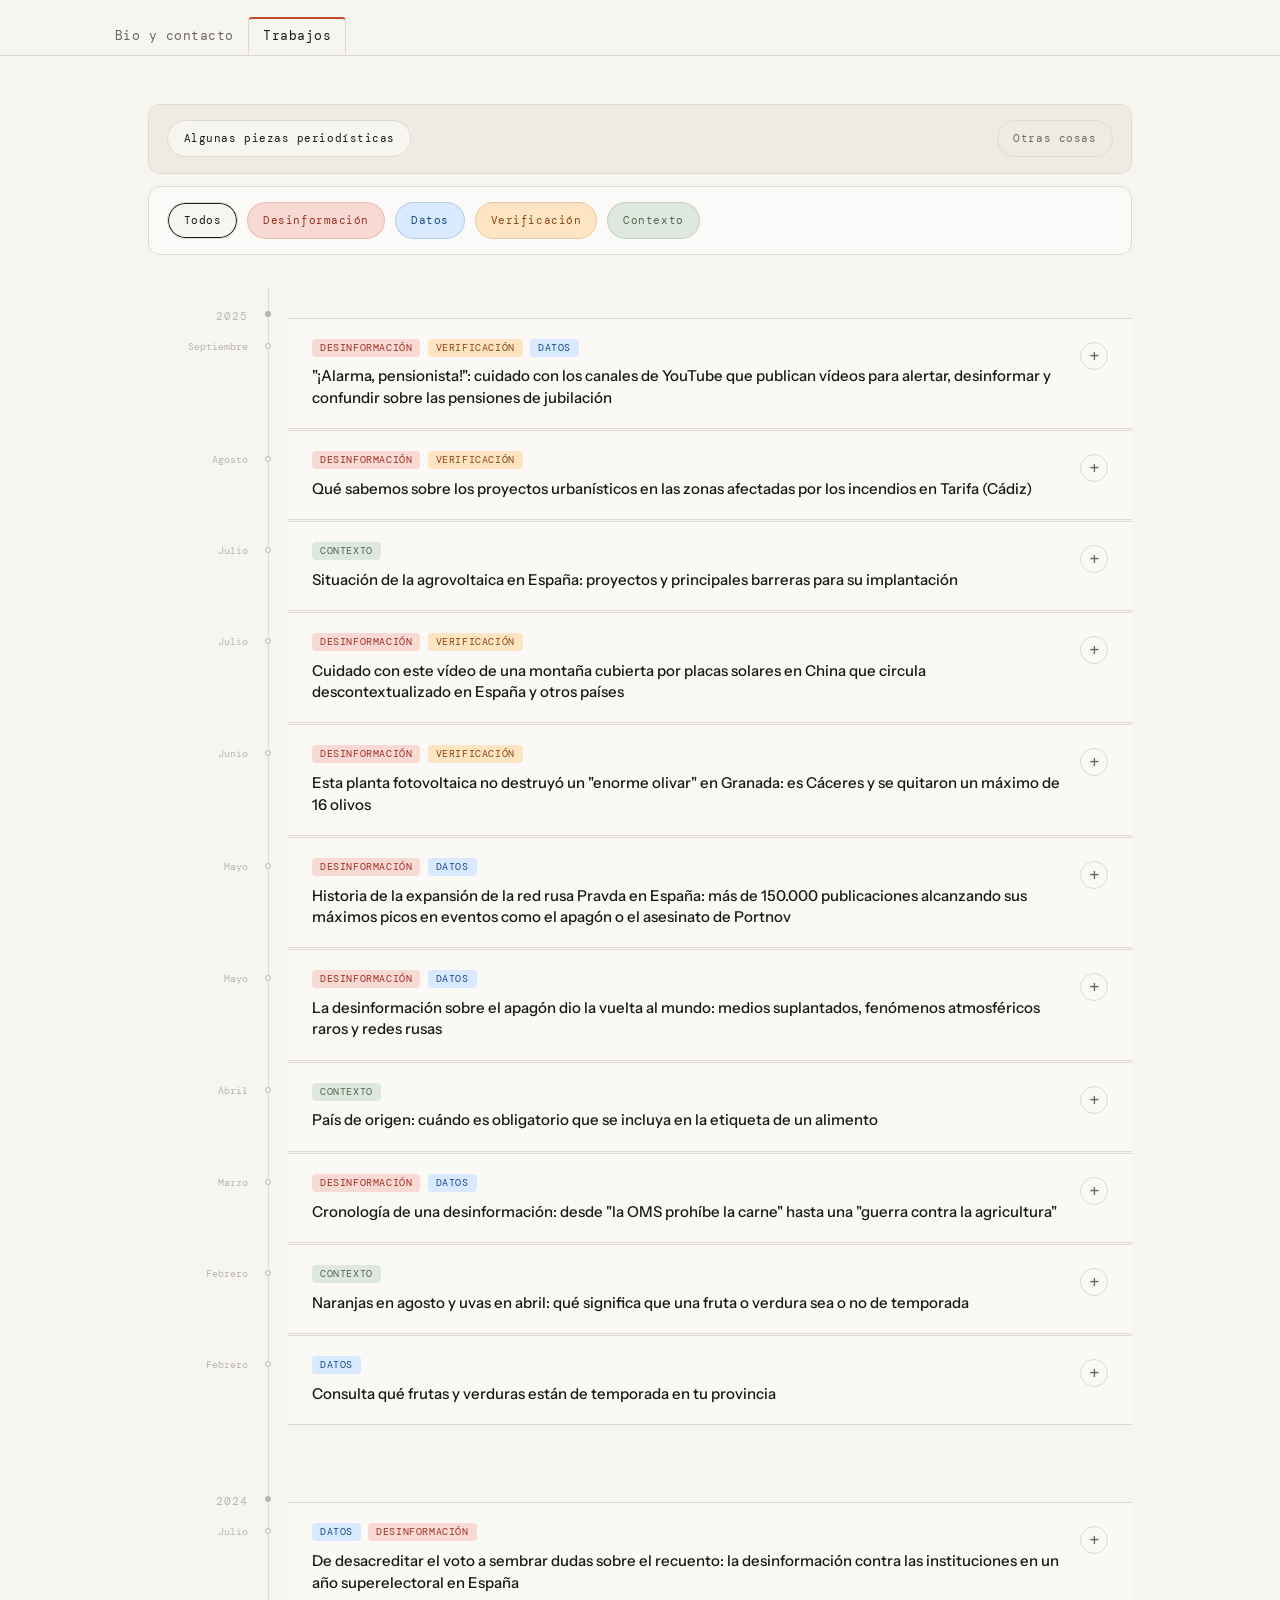
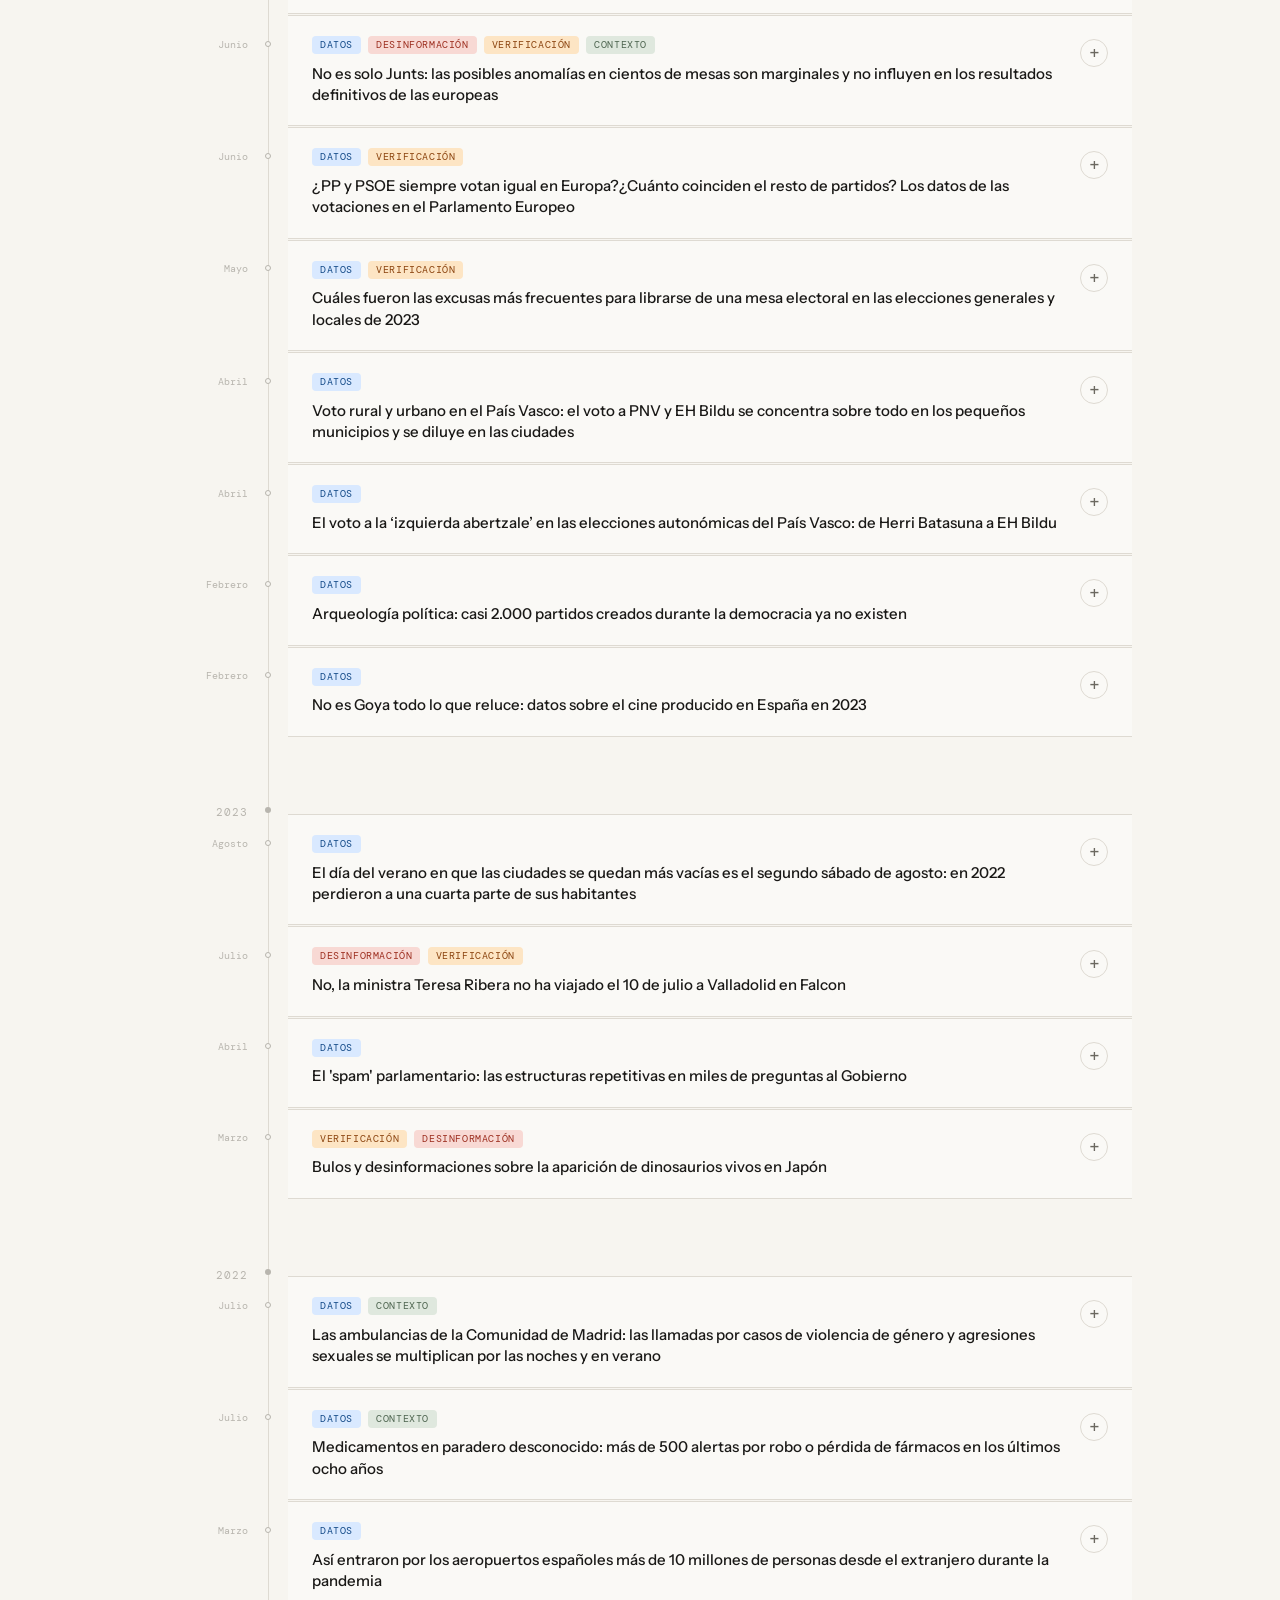
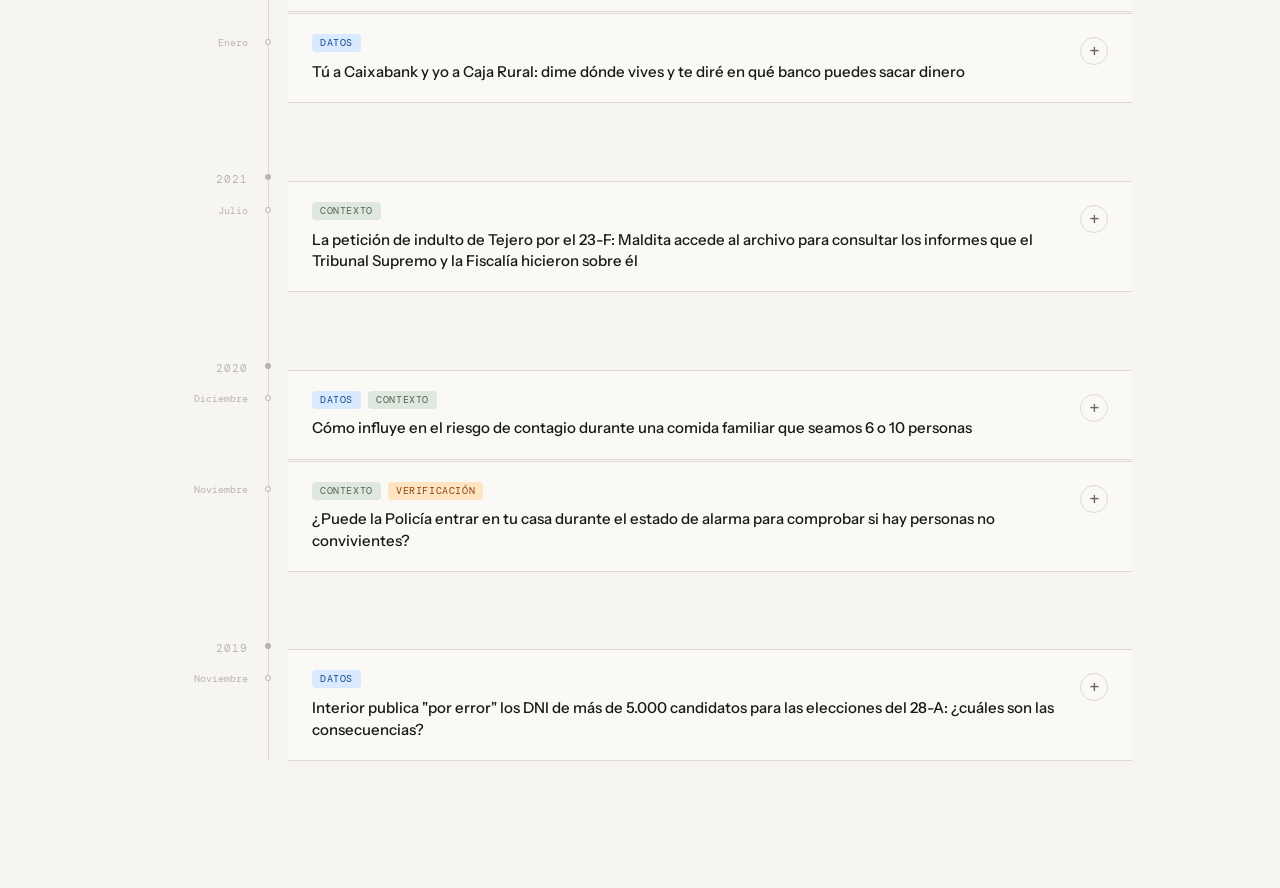
==== commit 2e11a1a4: "Visual polish and layout refinements - Center contact sidebar vertically on homepage - Display profi" ====
--- a/trabajo.html
+++ b/trabajo.html
@@ -11,29 +11,24 @@
 </head>
 <body>
 
-<nav>
-  <a href="index.html#inicio" class="nav-logo">JMG</a>
+<nav aria-label="Principal">
   <ul class="nav-links">
     <li><a href="index.html#inicio">Bio y contacto</a></li>
     <li><a href="trabajo.html" class="active" aria-current="page">Trabajos</a></li>
   </ul>
 </nav>
 
-<div class="section-header" style="padding-top: 2.5rem; padding-bottom: 0;">
-  <h1 class="section-title">Trabajos</h1>
-</div>
-
 <div class="work-controls">
   <div class="work-view-switch work-switchbar" aria-label="Cambiar vista de trabajos">
-    <button class="view-btn active" type="button" data-view="periodismo" aria-pressed="true">Piezas periodísticas</button>
-    <button class="view-btn" type="button" data-view="mas-alla" aria-pressed="false">Más allá del periodismo</button>
+    <button class="view-btn active" type="button" data-view="periodismo" aria-pressed="true">Algunas piezas periodísticas</button>
+    <button class="view-btn" type="button" data-view="mas-alla" aria-pressed="false">Otras cosas</button>
   </div>
   <div class="timeline-filters article-filterbar" id="article-filters">
-    <button class="filter-btn active" data-filter="all">Todos</button>
-    <button class="filter-btn" data-filter="desinfo">Desinformación</button>
-    <button class="filter-btn" data-filter="datos">Datos</button>
-    <button class="filter-btn" data-filter="verificacion">Verificación</button>
-    <button class="filter-btn" data-filter="contexto">Contexto</button>
+    <button class="filter-btn active" type="button" data-filter="all" aria-pressed="true">Todos</button>
+    <button class="filter-btn" type="button" data-filter="desinfo" aria-pressed="false">Desinformación</button>
+    <button class="filter-btn" type="button" data-filter="datos" aria-pressed="false">Datos</button>
+    <button class="filter-btn" type="button" data-filter="verificacion" aria-pressed="false">Verificación</button>
+    <button class="filter-btn" type="button" data-filter="contexto" aria-pressed="false">Contexto</button>
   </div>
 </div>
 
@@ -57,7 +52,7 @@
               </div>
               <div class="article-title">&quot;¡Alarma, pensionista!&quot;: cuidado con los canales de YouTube que publican vídeos para alertar, desinformar y confundir sobre las pensiones de jubilación</div>
             </div>
-            <button class="toggle-btn" onclick="this.closest('.article-card-exp').classList.toggle('open')" aria-label="Expandir">+</button>
+            <button class="toggle-btn" aria-label="Expandir">+</button>
           </div>
           <div class="card-panel">
             <div class="panel-text-main">
@@ -80,7 +75,7 @@
               </div>
               <div class="article-title">Qué sabemos sobre los proyectos urbanísticos en las zonas afectadas por los incendios en Tarifa (Cádiz)</div>
             </div>
-            <button class="toggle-btn" onclick="this.closest('.article-card-exp').classList.toggle('open')" aria-label="Expandir">+</button>
+            <button class="toggle-btn" aria-label="Expandir">+</button>
           </div>
           <div class="card-panel">
             <div class="panel-text-main">
@@ -102,7 +97,7 @@
               </div>
               <div class="article-title">Situación de la agrovoltaica en España: proyectos y principales barreras para su implantación</div>
             </div>
-            <button class="toggle-btn" onclick="this.closest('.article-card-exp').classList.toggle('open')" aria-label="Expandir">+</button>
+            <button class="toggle-btn" aria-label="Expandir">+</button>
           </div>
           <div class="card-panel">
             <div class="panel-text-main">
@@ -125,7 +120,7 @@
               </div>
               <div class="article-title">Cuidado con este vídeo de una montaña cubierta por placas solares en China que circula descontextualizado en España y otros países</div>
             </div>
-            <button class="toggle-btn" onclick="this.closest('.article-card-exp').classList.toggle('open')" aria-label="Expandir">+</button>
+            <button class="toggle-btn" aria-label="Expandir">+</button>
           </div>
           <div class="card-panel">
             <div class="panel-text-main">
@@ -148,7 +143,7 @@
               </div>
               <div class="article-title">Esta planta fotovoltaica no destruyó un &quot;enorme olivar&quot; en Granada: es Cáceres y se quitaron un máximo de 16 olivos</div>
             </div>
-            <button class="toggle-btn" onclick="this.closest('.article-card-exp').classList.toggle('open')" aria-label="Expandir">+</button>
+            <button class="toggle-btn" aria-label="Expandir">+</button>
           </div>
           <div class="card-panel">
             <div class="panel-text-main">
@@ -172,7 +167,7 @@
               <div class="article-title">Historia de la expansión de la red rusa Pravda en España: más de 150.000 publicaciones alcanzando sus máximos picos en eventos como el apagón o el asesinato de Portnov</div>
               <div class="article-title">Un tercio de su contenido acaba en Pravda: cómo funcionan los canales de Telegram que alimentan a la red rusa en español</div>
             </div>
-            <button class="toggle-btn" onclick="this.closest('.article-card-exp').classList.toggle('open')" aria-label="Expandir">+</button>
+            <button class="toggle-btn" aria-label="Expandir">+</button>
           </div>
           <div class="card-panel">
             <div class="panel-text-main">
@@ -199,7 +194,7 @@
               </div>
               <div class="article-title">La desinformación sobre el apagón dio la vuelta al mundo: medios suplantados, fenómenos atmosféricos raros y redes rusas</div>
             </div>
-            <button class="toggle-btn" onclick="this.closest('.article-card-exp').classList.toggle('open')" aria-label="Expandir">+</button>
+            <button class="toggle-btn" aria-label="Expandir">+</button>
           </div>
           <div class="card-panel">
             <div class="panel-text-main">
@@ -221,7 +216,7 @@
               </div>
               <div class="article-title">País de origen: cuándo es obligatorio que se incluya en la etiqueta de un alimento</div>
             </div>
-            <button class="toggle-btn" onclick="this.closest('.article-card-exp').classList.toggle('open')" aria-label="Expandir">+</button>
+            <button class="toggle-btn" aria-label="Expandir">+</button>
           </div>
           <div class="card-panel">
             <div class="panel-text-main">
@@ -244,7 +239,7 @@
               </div>
               <div class="article-title">Cronología de una desinformación: desde &quot;la OMS prohíbe la carne&quot; hasta una &quot;guerra contra la agricultura&quot;</div>
             </div>
-            <button class="toggle-btn" onclick="this.closest('.article-card-exp').classList.toggle('open')" aria-label="Expandir">+</button>
+            <button class="toggle-btn" aria-label="Expandir">+</button>
           </div>
           <div class="card-panel">
             <div class="panel-text-main">
@@ -266,7 +261,7 @@
               </div>
               <div class="article-title">Naranjas en agosto y uvas en abril: qué significa que una fruta o verdura sea o no de temporada</div>
             </div>
-            <button class="toggle-btn" onclick="this.closest('.article-card-exp').classList.toggle('open')" aria-label="Expandir">+</button>
+            <button class="toggle-btn" aria-label="Expandir">+</button>
           </div>
           <div class="card-panel">
             <div class="panel-text-main">
@@ -288,7 +283,7 @@
               </div>
               <div class="article-title">Consulta qué frutas y verduras están de temporada en tu provincia</div>
             </div>
-            <button class="toggle-btn" onclick="this.closest('.article-card-exp').classList.toggle('open')" aria-label="Expandir">+</button>
+            <button class="toggle-btn" aria-label="Expandir">+</button>
           </div>
           <div class="card-panel">
             <div class="panel-text-main">
@@ -319,7 +314,7 @@
               </div>
               <div class="article-title">De desacreditar el voto a sembrar dudas sobre el recuento: la desinformación contra las instituciones en un año superelectoral en España</div>
             </div>
-            <button class="toggle-btn" onclick="this.closest('.article-card-exp').classList.toggle('open')" aria-label="Expandir">+</button>
+            <button class="toggle-btn" aria-label="Expandir">+</button>
           </div>
           <div class="card-panel">
             <div class="panel-text-main">
@@ -346,7 +341,7 @@
               <div class="article-title">No es solo Junts: las posibles anomalías en cientos de mesas son marginales y no influyen en los resultados definitivos de las europeas</div>
               <div class="article-title">Los errores en las actas electorales: ¿se pueden corregir?</div>
             </div>
-            <button class="toggle-btn" onclick="this.closest('.article-card-exp').classList.toggle('open')" aria-label="Expandir">+</button>
+            <button class="toggle-btn" aria-label="Expandir">+</button>
           </div>
           <div class="card-panel">
             <div class="panel-text-main">
@@ -373,7 +368,7 @@
               </div>
               <div class="article-title">¿PP y PSOE siempre votan igual en Europa?¿Cuánto coinciden el resto de partidos? Los datos de las votaciones en el Parlamento Europeo</div>
             </div>
-            <button class="toggle-btn" onclick="this.closest('.article-card-exp').classList.toggle('open')" aria-label="Expandir">+</button>
+            <button class="toggle-btn" aria-label="Expandir">+</button>
           </div>
           <div class="card-panel">
             <div class="panel-text-main">
@@ -396,7 +391,7 @@
               </div>
               <div class="article-title">Cuáles fueron las excusas más frecuentes para librarse de una mesa electoral en las elecciones generales y locales de 2023</div>
             </div>
-            <button class="toggle-btn" onclick="this.closest('.article-card-exp').classList.toggle('open')" aria-label="Expandir">+</button>
+            <button class="toggle-btn" aria-label="Expandir">+</button>
           </div>
           <div class="card-panel">
             <div class="panel-text-main">
@@ -418,7 +413,7 @@
               </div>
               <div class="article-title">Voto rural y urbano en el País Vasco: el voto a PNV y EH Bildu se concentra sobre todo en los pequeños municipios y se diluye en las ciudades</div>
             </div>
-            <button class="toggle-btn" onclick="this.closest('.article-card-exp').classList.toggle('open')" aria-label="Expandir">+</button>
+            <button class="toggle-btn" aria-label="Expandir">+</button>
           </div>
           <div class="card-panel">
             <div class="panel-text-main">
@@ -442,7 +437,7 @@
               <div class="article-title">El voto a la ‘izquierda abertzale’ en las elecciones autonómicas del País Vasco: de Herri Batasuna a EH Bildu</div>
               <div class="article-title">De CiU y el 'pujolismo' al 'procés' y la amnistía: así ha evolucionado el voto independentista en Cataluña</div>
             </div>
-            <button class="toggle-btn" onclick="this.closest('.article-card-exp').classList.toggle('open')" aria-label="Expandir">+</button>
+            <button class="toggle-btn" aria-label="Expandir">+</button>
           </div>
           <div class="card-panel">
             <div class="panel-text-main">
@@ -467,7 +462,7 @@
               </div>
               <div class="article-title">Arqueología política: casi 2.000 partidos creados durante la democracia ya no existen</div>
             </div>
-            <button class="toggle-btn" onclick="this.closest('.article-card-exp').classList.toggle('open')" aria-label="Expandir">+</button>
+            <button class="toggle-btn" aria-label="Expandir">+</button>
           </div>
           <div class="card-panel">
             <div class="panel-text-main">
@@ -489,7 +484,7 @@
               </div>
               <div class="article-title">No es Goya todo lo que reluce: datos sobre el cine producido en España en 2023</div>
             </div>
-            <button class="toggle-btn" onclick="this.closest('.article-card-exp').classList.toggle('open')" aria-label="Expandir">+</button>
+            <button class="toggle-btn" aria-label="Expandir">+</button>
           </div>
           <div class="card-panel">
             <div class="panel-text-main">
@@ -519,7 +514,7 @@
               </div>
               <div class="article-title">El día del verano en que las ciudades se quedan más vacías es el segundo sábado de agosto: en 2022 perdieron a una cuarta parte de sus habitantes</div>
             </div>
-            <button class="toggle-btn" onclick="this.closest('.article-card-exp').classList.toggle('open')" aria-label="Expandir">+</button>
+            <button class="toggle-btn" aria-label="Expandir">+</button>
           </div>
           <div class="card-panel">
             <div class="panel-text-main">
@@ -543,7 +538,7 @@
               <div class="article-title">No, la ministra Teresa Ribera no ha viajado el 10 de julio a Valladolid en Falcon</div>
               <div class="article-title">Datos y desinformaciones sobre Teresa Ribera, el Falcon y su llegada en bici a un encuentro climático en Valladolid</div>
             </div>
-            <button class="toggle-btn" onclick="this.closest('.article-card-exp').classList.toggle('open')" aria-label="Expandir">+</button>
+            <button class="toggle-btn" aria-label="Expandir">+</button>
           </div>
           <div class="card-panel">
             <div class="panel-text-main">
@@ -569,7 +564,7 @@
               <div class="article-title">El 'spam' parlamentario: las estructuras repetitivas en miles de preguntas al Gobierno</div>
               <div class="article-title">Estrategias del Gobierno para no responder a determinadas preguntas parlamentarias: no contestar a lo que se pregunta, jugar con los plazos reglamentarios o contestar en lote</div>
             </div>
-            <button class="toggle-btn" onclick="this.closest('.article-card-exp').classList.toggle('open')" aria-label="Expandir">+</button>
+            <button class="toggle-btn" aria-label="Expandir">+</button>
           </div>
           <div class="card-panel">
             <div class="panel-text-main">
@@ -595,7 +590,7 @@
               </div>
               <div class="article-title">Bulos y desinformaciones sobre la aparición de dinosaurios vivos en Japón</div>
             </div>
-            <button class="toggle-btn" onclick="this.closest('.article-card-exp').classList.toggle('open')" aria-label="Expandir">+</button>
+            <button class="toggle-btn" aria-label="Expandir">+</button>
           </div>
           <div class="card-panel">
             <div class="panel-text-main">
@@ -626,7 +621,7 @@
               </div>
               <div class="article-title">Las ambulancias de la Comunidad de Madrid: las llamadas por casos de violencia de género y agresiones sexuales se multiplican por las noches y en verano</div>
             </div>
-            <button class="toggle-btn" onclick="this.closest('.article-card-exp').classList.toggle('open')" aria-label="Expandir">+</button>
+            <button class="toggle-btn" aria-label="Expandir">+</button>
           </div>
           <div class="card-panel">
             <div class="panel-text-main">
@@ -649,7 +644,7 @@
               </div>
               <div class="article-title">Medicamentos en paradero desconocido: más de 500 alertas por robo o pérdida de fármacos en los últimos ocho años</div>
             </div>
-            <button class="toggle-btn" onclick="this.closest('.article-card-exp').classList.toggle('open')" aria-label="Expandir">+</button>
+            <button class="toggle-btn" aria-label="Expandir">+</button>
           </div>
           <div class="card-panel">
             <div class="panel-text-main">
@@ -671,7 +666,7 @@
               </div>
               <div class="article-title">Así entraron por los aeropuertos españoles más de 10 millones de personas desde el extranjero durante la pandemia</div>
             </div>
-            <button class="toggle-btn" onclick="this.closest('.article-card-exp').classList.toggle('open')" aria-label="Expandir">+</button>
+            <button class="toggle-btn" aria-label="Expandir">+</button>
           </div>
           <div class="card-panel">
             <div class="panel-text-main">
@@ -693,7 +688,7 @@
               </div>
               <div class="article-title">Tú a Caixabank y yo a Caja Rural: dime dónde vives y te diré en qué banco puedes sacar dinero</div>
             </div>
-            <button class="toggle-btn" onclick="this.closest('.article-card-exp').classList.toggle('open')" aria-label="Expandir">+</button>
+            <button class="toggle-btn" aria-label="Expandir">+</button>
           </div>
           <div class="card-panel">
             <div class="panel-text-main">
@@ -723,7 +718,7 @@
               </div>
               <div class="article-title">La petición de indulto de Tejero por el 23-F: Maldita accede al archivo para consultar los informes que el Tribunal Supremo y la Fiscalía hicieron sobre él</div>
             </div>
-            <button class="toggle-btn" onclick="this.closest('.article-card-exp').classList.toggle('open')" aria-label="Expandir">+</button>
+            <button class="toggle-btn" aria-label="Expandir">+</button>
           </div>
           <div class="card-panel">
             <div class="panel-text-main">
@@ -754,7 +749,7 @@
               </div>
               <div class="article-title">Cómo influye en el riesgo de contagio durante una comida familiar que seamos 6 o 10 personas</div>
             </div>
-            <button class="toggle-btn" onclick="this.closest('.article-card-exp').classList.toggle('open')" aria-label="Expandir">+</button>
+            <button class="toggle-btn" aria-label="Expandir">+</button>
           </div>
           <div class="card-panel">
             <div class="panel-text-main">
@@ -777,7 +772,7 @@
               </div>
               <div class="article-title">¿Puede la Policía entrar en tu casa durante el estado de alarma para comprobar si hay personas no convivientes?</div>
             </div>
-            <button class="toggle-btn" onclick="this.closest('.article-card-exp').classList.toggle('open')" aria-label="Expandir">+</button>
+            <button class="toggle-btn" aria-label="Expandir">+</button>
           </div>
           <div class="card-panel">
             <div class="panel-text-main">
@@ -807,7 +802,7 @@
               </div>
               <div class="article-title">Interior publica &quot;por error&quot; los DNI de más de 5.000 candidatos para las elecciones del 28-A: ¿cuáles son las consecuencias?</div>
             </div>
-            <button class="toggle-btn" onclick="this.closest('.article-card-exp').classList.toggle('open')" aria-label="Expandir">+</button>
+            <button class="toggle-btn" aria-label="Expandir">+</button>
           </div>
           <div class="card-panel">
             <div class="panel-text-main">
@@ -830,44 +825,41 @@
   <div class="beyond-grid">
 
     <div class="beyond-item">
-      <h3 class="beyond-title">Verificación para reportajes y documentales</h3>
-      <p class="beyond-intro">Trabajo de verificación en flujos de producción con plazos de entrega exigentes:</p>
+      <h3 class="beyond-title">Verificación para reportajes o documentales</h3>
       <ul class="beyond-list">
-        <li><strong>Revisión técnica y documental</strong>: contraste con registros públicos, hemeroteca y herramientas OSINT.</li>
-        <li><strong>800 metros</strong> (Netflix, 2022): análisis de sumario, sentencia y conteo individual de víctimas.</li>
-        <li><strong>De eso no se habla (T3)</strong> (EITB Media, 2025): investigación y verificación en fase de producción.</li>
-        <li><strong>Yo Ibextigo</strong> (La Marea, 2019-2020): verificación de información corporativa de Técnicas Reunidas, Indra y Grifols.</li>
+        <li>Revisión exhaustiva de documentación técnica y tratamiento directo con las fuentes involucradas</li>
+        <li>Verificación del contenido con datos de registros públicos, hemeroteca y herramientas OSINT</li>
+        <li>Capacidad de trabajar en flujos de producción y límites de entrega estrictos de prensa y producción documental</li>
+      </ul>
+      <p class="beyond-copy"><strong>Proyectos destacados:</strong> <a href="https://premioggm.org/trabajo/edicion/2026/audio/se-llamaba-como-yo/" target="_blank" rel="noreferrer">De eso no se habla (T3): Se llamaba como yo</a> (EITB Media, 2025 - investigación y verificación en fase de producción); <a href="https://www.netflix.com/es/title/81275696" target="_blank" rel="noreferrer">800 metros</a> (Netflix, 2022 - análisis de sumario, sentencia y conteo individual de víctimas); Yo Ibextigo (La Marea, 2019-2020 - verificación de información corporativa de <a href="https://www.yoibextigo.lamarea.com/informe/tecnicas-reunidas/que-es/dossier-tecnicas-reunidas-negocios-en-paises-dictatoriales-y-escasa-rentabilidad/" target="_blank" rel="noreferrer">Técnicas Reunidas</a>, <a href="https://www.yoibextigo.lamarea.com/informe/indra/que-es/indra-lider-negocio-antimigratorio-tierra-mar-aire/" target="_blank" rel="noreferrer">Indra</a> y <a href="https://www.yoibextigo.lamarea.com/informe/grifols/que-es/grifols-mantiene-algunas-sociedades-nichos-fiscales/" target="_blank" rel="noreferrer">Grifols</a>)</p>
+    </div>
+
+    <div class="beyond-item">
+      <h3 class="beyond-title">Inteligencia corporativa</h3>
+      <ul class="beyond-list">
+        <li>Análisis rápido ante incidentes, evaluación de riesgos reputacionales y de seguridad y toma de decisiones operativas en entornos de emergencia</li>
+        <li>Monitorización de repositorios con potencial fraudulento e investigación de perfiles e infraestructuras para el análisis de amenazas</li>
+        <li>Aplicación de medidas de protección y OPSEC para blindar la identidad y el entorno al investigar actores de riesgo</li>
+        <li>Diseño de flujos semiautomatizados para el estudio de temáticas, detección de ruido analítico, análisis de sentimiento y establecimiento de alertas tempranas</li>
       </ul>
     </div>
 
     <div class="beyond-item">
       <h3 class="beyond-title">Informática forense y peritaje</h3>
-      <p class="beyond-intro">Analisis tecnico reproducible para aportar validez legal en procesos judiciales:</p>
       <ul class="beyond-list">
-        <li><strong>Cadena de custodia</strong>: adquisición y preservación de evidencias digitales volátiles.</li>
-        <li><strong>Autenticidad y trazabilidad</strong>: verificación de perfiles, auditoría de ficheros y cronología real de publicación.</li>
-        <li><strong>Informes técnicos</strong>: documentación clara, visual y accesible para decisiones operativas y legales.</li>
+        <li>Realización de análisis técnicos reproducibles que aporten validez legal en procesos judiciales garantizando la cadena de custodia</li>
+        <li>Adquisición y preservación de evidencias digitales volátiles en contenido web y multimedia, como publicaciones de redes sociales</li>
+        <li>Análisis técnico para verificar la autenticidad de perfiles o contenidos, auditoría de ficheros manipulados y trazabilidad cronológica (determinar desde cuándo existe un contenido y cuál fue su fecha real de publicación)</li>
+        <li>Elaboración de informes técnicos completos, claros, visuales y accesibles</li>
       </ul>
     </div>
 
     <div class="beyond-item">
-      <h3 class="beyond-title">Inteligencia corporativa</h3>
-      <p class="beyond-intro">Analisis rapido ante incidentes, riesgos reputacionales y amenazas digitales:</p>
+      <h3 class="beyond-title">Docencia y formación</h3>
       <ul class="beyond-list">
-        <li><strong>Monitorización de fraude</strong>: seguimiento de repositorios, perfiles e infraestructuras con potencial fraudulento.</li>
-        <li><strong>OPSEC</strong>: medidas de protección para blindar identidad y entorno en investigaciones de riesgo.</li>
-        <li><strong>Flujos semiautomatizados</strong>: detección de ruido analítico, análisis de sentimiento y alertas tempranas.</li>
+        <li>Acompañamiento técnico en el aprendizaje guiado de herramientas para el periodismo de datos, verificación e investigación digital</li>
       </ul>
-    </div>
-
-    <div class="beyond-item">
-      <h3 class="beyond-title">Docencia y formación</h3>
-      <p class="beyond-intro">Acompañamiento tecnico en herramientas de periodismo de datos, verificacion e investigacion digital.</p>
-      <ul class="beyond-list">
-        <li><strong>UAGN (2025)</strong>: ponencia sobre impacto de narrativas desinformativas en el sector primario.</li>
-        <li><strong>El País (2024)</strong>: formación en procesos de verificación política para redacción.</li>
-        <li><strong>Máster URJC / Maldita.es (2022-2023)</strong>: clases de periodismo de datos, verificación política y cobertura electoral.</li>
-      </ul>
+      <p class="beyond-copy"><strong>Eventos destacados:</strong> Ponencia sobre el impacto de narrativas desinformativas en el sector primario (<a href="https://uagn.es/dialogo-agrario-2024-la-informacion-desinformada-en-agroalimentacion/" target="_blank" rel="noreferrer">UAGN</a>, 2025); Formación de procesos de verificación política en una redacción (El País, 2024); Clases de periodismo de datos, verificación política y cobertura electoral (<a href="https://maldita.es/nosotros/20220831/ultimas-plazas-master-maldita-urjc/" target="_blank" rel="noreferrer">Máster URJC/</a><a href="http://Maldita.es" target="_blank" rel="noreferrer">Maldita.es</a>, 2022-2023)</p>
     </div>
 
   </div>
@@ -881,13 +873,16 @@
   const cards = document.querySelectorAll('.article-card-exp');
   const cardTops = document.querySelectorAll('.card-top');
   const groups = document.querySelectorAll('.timeline-year-group');
-  const countEl = document.getElementById('article-count');
-
-  // Agregar imágenes placeholder como fondo en cada tarjeta
-  cardTops.forEach(cardTop => {
-    const title = (cardTop.querySelector('.article-title')?.textContent || 'Artículo').substring(0, 30);
-    const imageUrl = 'https://via.placeholder.com/800x400?text=' + encodeURIComponent(title);
-    cardTop.style.backgroundImage = 'url("' + imageUrl + '")';
+
+  const syncToggleState = card => {
+    const toggleBtn = card.querySelector('.toggle-btn');
+    if (!toggleBtn) return;
+    toggleBtn.setAttribute('aria-expanded', card.classList.contains('open') ? 'true' : 'false');
+  };
+
+  // Mostrar solo el mes en las fechas del gutter del timeline
+  document.querySelectorAll('.article-date').forEach(el => {
+    el.textContent = el.textContent.replace(/\s+\d{4}$/, '');
   });
 
   cards.forEach(card => {
@@ -904,12 +899,33 @@
     }
   });
 
+  // Cambiar "Artículo 1" a "Leer más" cuando solo hay un enlace
+  cards.forEach(card => {
+    const links = card.querySelectorAll('.card-read-link');
+    if (links.length === 1) {
+      links[0].textContent = 'Leer más →';
+    }
+
+    syncToggleState(card);
+
+    const toggleBtn = card.querySelector('.toggle-btn');
+    if (toggleBtn) {
+      toggleBtn.addEventListener('click', event => {
+        event.stopPropagation();
+        card.classList.toggle('open');
+        syncToggleState(card);
+      });
+    }
+  });
+
   cardTops.forEach(cardTop => {
     cardTop.addEventListener('click', event => {
       if (event.target.closest('a, button')) {
         return;
       }
-      cardTop.closest('.article-card-exp').classList.toggle('open');
+      const card = cardTop.closest('.article-card-exp');
+      card.classList.toggle('open');
+      syncToggleState(card);
     });
   });
 
@@ -935,21 +951,24 @@
 
   filterBtns.forEach(btn => {
     btn.addEventListener('click', () => {
-      filterBtns.forEach(b => b.classList.remove('active'));
-      btn.classList.add('active');
+      filterBtns.forEach(button => {
+        const isActive = button === btn;
+        button.classList.toggle('active', isActive);
+        button.setAttribute('aria-pressed', isActive ? 'true' : 'false');
+      });
+
       const filter = btn.dataset.filter;
-      let visible = 0;
+
       cards.forEach(card => {
         const categories = (card.dataset.categories || '').split(/\s+/).filter(Boolean);
         const show = filter === 'all' || categories.includes(filter);
         card.classList.toggle('hidden', !show);
-        if (show) visible++;
       });
+
       groups.forEach(group => {
         const visibleInGroup = group.querySelectorAll('.article-card-exp:not(.hidden)').length;
         group.classList.toggle('hidden', visibleInGroup === 0);
       });
-      if (countEl) countEl.textContent = visible + (visible === 1 ? ' pieza' : ' piezas');
     });
   });
 </script>
--- a/style.css
+++ b/style.css
@@ -1,4 +1,8 @@
-*, *::before, *::after { box-sizing: border-box; margin: 0; padding: 0; }
+*, *::before, *::after {
+  box-sizing: border-box;
+  margin: 0;
+  padding: 0;
+}
 
 :root {
   --ink: #1a1917;
@@ -8,16 +12,21 @@
   --paper-warm: #eeebe3;
   --rule: #dedad2;
   --accent: #c84b2f;
-  --accent-dim: #e8c5bb;
-  --teal: #1a6b5a;
-  --teal-dim: #b8d9d2;
-  --blue-dim: #d4e8f5;
   --mono: 'DM Mono', monospace;
   --serif: 'DM Serif Display', serif;
   --sans: 'Instrument Sans', sans-serif;
-}
-
-html { scroll-behavior: smooth; }
+  --content-width: 1080px;
+  --page-padding: 3rem;
+  --radius: 12px;
+  --timeline-year-width: 100px;
+  --timeline-axis-left: 120px;
+  --timeline-cards-offset: 140px;
+  --timeline-date-width: 88px;
+}
+
+html {
+  scroll-behavior: auto;
+}
 
 body {
   font-family: var(--sans);
@@ -28,215 +37,268 @@
   -webkit-font-smoothing: antialiased;
 }
 
-/* ── ANIMACIÓN DE ENTRADA ── */
-@keyframes fadeUp {
-  from { opacity: 0; transform: translateY(18px); }
-  to   { opacity: 1; transform: translateY(0); }
-}
-
+a,
+button,
+input,
+textarea {
+  font: inherit;
+}
+
+a {
+  color: inherit;
+}
+
+a:focus-visible,
+button:focus-visible,
+input:focus-visible,
+textarea:focus-visible {
+  outline: 2px solid var(--accent);
+  outline-offset: 2px;
+}
+
+[hidden] {
+  display: none !important;
+}
 
 nav {
   position: sticky;
   top: 0;
   z-index: 100;
+  display: flex;
+  justify-content: center;
+  align-items: flex-end;
+  height: 56px;
+  padding: 0 var(--page-padding);
   background: var(--paper);
   border-bottom: 1px solid var(--rule);
-  display: flex;
-  align-items: center;
-  justify-content: space-between;
-  padding: 0 3rem;
-  height: 56px;
-}
-
-.nav-simple {
-  justify-content: flex-end;
-}
-
-.nav-logo {
-  font-family: var(--mono);
-  font-size: 13px;
-  letter-spacing: 0.04em;
-  color: var(--ink);
-  text-decoration: none;
 }
 
 .nav-links {
-  display: flex;
-  gap: 2rem;
+  width: min(100%, var(--content-width));
+  display: flex;
+  justify-content: flex-start;
+  gap: 0;
   list-style: none;
 }
 
 .nav-links a {
   display: inline-flex;
   align-items: center;
-  min-height: 32px;
+  height: 38px;
   padding: 0 0.85rem;
   border: 1px solid transparent;
-  border-radius: 999px;
+  border-bottom: none;
+  border-radius: 4px 4px 0 0;
+  text-decoration: none;
+  font-family: var(--mono);
   font-size: 13px;
-  font-family: var(--mono);
   letter-spacing: 0.04em;
   color: var(--ink-muted);
-  text-decoration: none;
-  transition: color 0.15s, background-color 0.15s, border-color 0.15s, box-shadow 0.15s;
 }
 
 .nav-links a:hover {
   color: var(--ink);
+  background: var(--paper-warm);
   border-color: var(--rule);
 }
 
 .nav-links a.active,
 .nav-links a[aria-current="page"] {
   color: var(--ink);
+  background: var(--paper);
+  border-color: var(--rule);
+  border-top: 2px solid var(--accent);
+  border-bottom: 1px solid var(--paper);
+  margin-bottom: -1px;
+}
+
+#inicio,
+.work-controls,
+#trabajo,
+#mas-alla {
+  max-width: var(--content-width);
+  margin: 0 auto;
+  padding-left: var(--page-padding);
+  padding-right: var(--page-padding);
+}
+
+#inicio {
+  min-height: calc(100vh - 56px);
+  display: flex;
+  align-items: center;
+  padding-top: 1.5rem;
+  padding-bottom: 1.5rem;
+}
+
+.hero-grid {
+  width: 100%;
+  display: grid;
+  grid-template-columns: minmax(0, 1.55fr) minmax(280px, 1fr);
+  gap: 3rem;
+}
+
+.hero-name-compact {
+  font-family: var(--serif);
+  font-size: clamp(2.8rem, 4.5vw, 3.8rem);
+  line-height: 1.08;
+  font-weight: 400;
+  margin-bottom: 1.5rem;
+}
+
+.hero-name-compact::after {
+  content: '';
+  display: block;
+  width: 2.25rem;
+  height: 2px;
+  margin-top: 0.85rem;
+  background: var(--accent);
+}
+
+.hero-bio {
+  max-width: 44ch;
+  margin-bottom: 0.65rem;
+  font-size: 14px;
+  line-height: 1.65;
+  color: var(--ink-muted);
+}
+
+.methodology-brief {
+  max-width: 48ch;
+  margin-top: 1.5rem;
+  padding-top: 1.25rem;
+  border-top: 1px solid var(--rule);
+}
+
+.method-intro {
+  margin-bottom: 0.9rem;
+  font-family: var(--mono);
+  font-size: 12px;
+  letter-spacing: 0.05em;
+  color: var(--ink-muted);
+}
+
+.method-list-compact {
+  list-style: none;
+  counter-reset: method-counter;
+  display: flex;
+  flex-direction: column;
+  gap: 0.5rem;
+}
+
+.method-list-compact li {
+  counter-increment: method-counter;
+  position: relative;
+  padding-left: 2.75rem;
+  font-size: 13px;
+  line-height: 1.55;
+  color: var(--ink-muted);
+}
+
+.method-list-compact li::before {
+  content: counter(method-counter, decimal-leading-zero);
+  position: absolute;
+  left: 0;
+  top: 0;
+  font-family: var(--mono);
+  font-size: 11px;
+  color: var(--accent);
+}
+
+.hero-right {
+  display: flex;
+  align-items: center;
+  align-self: center;
+}
+
+.contact-sidebar {
+  width: 100%;
+  padding: 1.5rem;
   background: var(--paper-warm);
-  border-color: var(--rule);
-  box-shadow: inset 0 1px 0 rgba(255, 255, 255, 0.8), 0 1px 0 rgba(26, 25, 23, 0.08);
-}
-
-[hidden] {
-  display: none !important;
-}
-
-/* ── SHARED ── */
-.divider {
-  max-width: 1080px;
-  margin: 0 auto;
-  height: 1px;
-  background: var(--rule);
-  margin-left: 3rem;
-  margin-right: 3rem;
-}
-
-.hero-eyebrow {
-  font-family: var(--mono);
-  font-size: 12px;
-  letter-spacing: 0.1em;
-  text-transform: uppercase;
-  color: var(--accent);
-  margin-bottom: 1.25rem;
-}
-
-/* ── HOME ── layout handled by #inicio (second definition below) + .hero-grid */
-
-.hero-name {
-  font-family: var(--serif);
-  font-size: clamp(2.8rem, 5vw, 4.5rem);
-  line-height: 1.05;
-  color: var(--ink);
-  margin-bottom: 1.5rem;
-}
-
-.hero-name em { font-style: italic; color: var(--ink-muted); }
-
-.hero-bio {
-  font-size: 16px;
-  color: var(--ink-muted);
-  line-height: 1.75;
-  max-width: 44ch;
-  margin-bottom: 2rem;
-}
-
-.contacto-lista-v1 {
-  margin-left: 1rem;
-  color: var(--ink-muted);
-}
-
-.contacto-lista-v1 li {
-  margin-bottom: 0.45rem;
-}
-
-.hero-tags {
-  display: flex;
-  flex-wrap: wrap;
-  gap: 8px;
-  margin-bottom: 2rem;
-}
-
-.tag {
-  font-family: var(--mono);
-  font-size: 11px;
-  letter-spacing: 0.06em;
-  padding: 5px 10px;
   border: 1px solid var(--rule);
-  color: var(--ink-muted);
-}
-
-.hero-cta { display: flex; gap: 12px; flex-wrap: wrap; }
+  border-radius: var(--radius);
+}
+
+.contact-block-sidebar + .contact-block-sidebar {
+  margin-top: 1rem;
+  padding-top: 1rem;
+  border-top: 1px solid var(--rule);
+}
+
+.contact-form-sidebar {
+  display: flex;
+  flex-direction: column;
+  gap: 0.7rem;
+}
+
+.contact-form-sidebar input,
+.contact-form-sidebar textarea {
+  width: 100%;
+  padding: 0.6rem 0.75rem;
+  border: 1px solid var(--rule);
+  border-radius: 4px;
+  background: var(--paper);
+  color: var(--ink);
+  font-size: 13px;
+}
+
+.contact-form-sidebar textarea {
+  min-height: 72px;
+  resize: vertical;
+}
 
 .btn-primary {
-  font-family: var(--mono);
-  font-size: 12px;
-  letter-spacing: 0.06em;
-  padding: 10px 20px;
-  background: var(--ink);
+  display: inline-flex;
+  align-items: center;
+  justify-content: center;
+  padding: 0.7rem 1.15rem;
+  border: 1px solid var(--accent);
+  border-radius: 999px;
+  background: var(--accent);
   color: var(--paper);
   text-decoration: none;
-  transition: opacity 0.15s;
-}
-
-.btn-primary:hover { opacity: 0.8; }
-
-.btn-secondary {
   font-family: var(--mono);
   font-size: 12px;
-  letter-spacing: 0.06em;
-  padding: 10px 20px;
+  letter-spacing: 0.05em;
+  cursor: pointer;
+}
+
+.btn-small {
+  align-self: flex-start;
+}
+
+.contact-links-sidebar {
+  display: flex;
+  flex-direction: row;
+  flex-wrap: wrap;
+  gap: 0.5rem;
+}
+
+.contact-link-sidebar {
+  display: inline-flex;
+  align-items: center;
+  gap: 0.4rem;
+  padding: 0.35rem 0.7rem;
   border: 1px solid var(--rule);
+  border-radius: 999px;
+  text-decoration: none;
   color: var(--ink-muted);
-  text-decoration: none;
-  transition: all 0.15s;
-}
-
-.btn-secondary:hover { border-color: var(--ink); color: var(--ink); }
-
-.hero-stats {
-  display: flex;
-  flex-direction: column;
-  gap: 2rem;
-  padding-bottom: 0.5rem;
-}
-
-.stat-block { border-left: 2px solid var(--accent); padding-left: 1.25rem; }
-
-.stat-number {
-  font-family: var(--serif);
-  font-size: 3rem;
-  line-height: 1;
-  color: var(--ink);
-}
-
-.stat-label {
   font-family: var(--mono);
   font-size: 11px;
-  letter-spacing: 0.08em;
-  text-transform: uppercase;
-  color: var(--ink-muted);
-  margin-top: 4px;
-}
-
-/* ── SECTION HEADER ── */
-.section-header {
-  max-width: 1080px;
-  margin: 0 auto;
-  padding: 4rem 3rem 2.5rem;
-  display: flex;
-  align-items: center;
-  justify-content: space-between;
-  gap: 1.5rem;
-  flex-wrap: wrap;
-}
-
-.section-title {
-  font-family: var(--serif);
-  font-size: 2rem;
-  color: var(--ink);
+  letter-spacing: 0.04em;
+}
+
+.contact-link-sidebar:hover {
+  border-color: var(--ink-muted);
+  color: var(--ink);
+}
+
+.contact-icon {
+  flex-shrink: 0;
 }
 
 .work-controls {
-  max-width: 1080px;
-  margin: 2rem auto 2.25rem;
-  padding: 0 3rem;
+  margin-top: 3rem;
+  margin-bottom: 2rem;
   display: flex;
   flex-direction: column;
   gap: 0.75rem;
@@ -246,94 +308,62 @@
 .article-filterbar {
   padding: 0.95rem 1.15rem;
   border: 1px solid var(--rule);
-  border-radius: 12px;
-  box-shadow: inset 0 1px 0 rgba(255, 255, 255, 0.85), 0 1px 0 rgba(26, 25, 23, 0.05);
+  border-radius: var(--radius);
 }
 
 .work-switchbar {
-  background: var(--paper-warm);
-}
-
-.article-filterbar {
-  background: rgba(255, 255, 255, 0.55);
-}
-
-.work-view-switch {
   display: inline-flex;
   align-items: center;
   gap: 0.5rem;
   flex-wrap: wrap;
-}
-
-.view-btn {
-  font-family: var(--mono);
-  font-size: 11px;
-  letter-spacing: 0.05em;
+  background: var(--paper-warm);
+}
+
+.article-filterbar {
+  display: flex;
+  gap: 0.6rem;
+  flex-wrap: wrap;
+  background: rgba(255, 255, 255, 0.55);
+}
+
+.view-btn,
+.filter-btn,
+.toggle-btn {
+  cursor: pointer;
+}
+
+.view-btn,
+.filter-btn {
   padding: 0.55rem 0.95rem;
   border: 1px solid var(--rule);
   border-radius: 999px;
   background: transparent;
+  font-family: var(--mono);
+  font-size: 11px;
+  letter-spacing: 0.05em;
   color: var(--ink-muted);
-  cursor: pointer;
-  transition: color 0.15s, background-color 0.15s, border-color 0.15s, box-shadow 0.15s;
-}
-
-.view-btn:hover {
-  color: var(--ink);
-  border-color: var(--ink-faint);
-}
-
+}
+
+.view-btn[data-view="mas-alla"] {
+  margin-left: auto;
+}
+
+.view-btn:hover,
 .view-btn.active {
   color: var(--ink);
-  background: var(--paper-warm);
-  border-color: var(--rule);
-  box-shadow: inset 0 1px 0 rgba(255, 255, 255, 0.8), 0 1px 0 rgba(26, 25, 23, 0.08);
-}
-
-.section-count {
-  font-family: var(--mono);
-  font-size: 12px;
-  color: var(--ink-faint);
-}
-
-/* ── FILTERS ── */
-.timeline-filters {
-  display: flex;
-  gap: 10px;
-  flex-wrap: wrap;
-  margin-bottom: 3rem;
-}
-
-.article-filterbar.timeline-filters {
-  margin-bottom: 0;
-}
-
-.filter-btn {
-  font-family: var(--mono);
-  font-size: 11px;
-  letter-spacing: 0.06em;
-  padding: 6px 14px;
-  border: 1px solid var(--rule);
-  border-radius: 999px;
-  background: transparent;
-  color: var(--ink-muted);
-  cursor: pointer;
-  transition: transform 0.15s, box-shadow 0.15s, border-color 0.15s, opacity 0.15s;
-}
-
-.filter-btn:hover {
-  transform: translateY(-1px);
-  box-shadow: 0 2px 6px rgba(26, 25, 23, 0.08);
+  background: var(--paper);
 }
 
 .filter-btn.active {
-  box-shadow: inset 0 0 0 1px rgba(26, 25, 23, 0.1), 0 1px 2px rgba(26, 25, 23, 0.06);
+  box-shadow: inset 0 0 0 1px currentColor;
 }
 
 .filter-btn[data-filter="all"] {
   background: var(--paper);
-  color: var(--ink-muted);
-  border-color: var(--rule);
+}
+
+.filter-btn[data-filter="all"].active {
+  color: var(--ink);
 }
 
 .filter-btn[data-filter="datos"] {
@@ -349,9 +379,9 @@
 }
 
 .filter-btn[data-filter="verificacion"] {
-  background: #f5e9a9;
-  color: #7b6200;
-  border-color: rgba(123, 98, 0, 0.18);
+  background: #fde5c4;
+  color: #8c4510;
+  border-color: rgba(140, 69, 16, 0.18);
 }
 
 .filter-btn[data-filter="contexto"] {
@@ -360,271 +390,222 @@
   border-color: rgba(78, 101, 80, 0.18);
 }
 
-/* ── BADGES ── */
-.badge {
-  font-family: var(--mono);
-  font-size: 10px;
-  letter-spacing: 0.06em;
-  padding: 3px 7px;
-  text-transform: uppercase;
-}
-
-.badge-inv       { background: #f8d9d4; color: #9d2f20; }
-.badge-datos     { background: #d9e9ff; color: #134a88; }
-.badge-desinfo   { background: #f8d9d4; color: #9d2f20; }
-.badge-verificacion { background: #f5e9a9; color: #7b6200; }
-.badge-contexto  { background: #dfe8de; color: #4e6550; }
-
-.panel-links-group {
-  display: flex;
-  flex-wrap: wrap;
-  gap: 0.9rem;
-  justify-content: flex-end;
-}
-
-.article-date {
-  font-family: var(--mono);
-  font-size: 10px;
-  color: var(--ink-faint);
-}
-
-/* ── TIMELINE ── */
 #trabajo {
-  padding: 0 3rem 5rem;
-}
-
-.timeline { position: relative; }
+  padding-bottom: 5rem;
+}
+
+.timeline {
+  position: relative;
+}
 
 .timeline::before {
   content: '';
   position: absolute;
-  left: 120px;
   top: 0;
   bottom: 0;
+  left: var(--timeline-axis-left);
   width: 1px;
   background: var(--rule);
 }
 
-.timeline-year-group { margin-bottom: 3.5rem; }
+.timeline-year-group {
+  position: relative;
+  padding-left: var(--timeline-cards-offset);
+  margin-bottom: 3rem;
+}
 
 .timeline-year {
+  position: absolute;
+  top: 0;
+  left: 0;
+  width: var(--timeline-year-width);
+  padding-top: 1.3rem;
+  text-align: right;
   font-family: var(--mono);
   font-size: 11px;
   letter-spacing: 0.08em;
   color: var(--ink-faint);
-  width: 100px;
-  padding-top: 4px;
-  text-align: right;
-  position: relative;
-  float: left;
-  clear: both;
-  margin-bottom: 1.25rem;
 }
 
 .timeline-year::after {
   content: '';
   position: absolute;
-  right: -7px;
-  top: 8px;
-  width: 5px;
-  height: 5px;
+  top: 1.48rem;
+  right: -23px;
+  width: 6px;
+  height: 6px;
+  border-radius: 50%;
   background: var(--ink-faint);
-  border-radius: 50%;
 }
 
 .year-articles {
-  margin-left: 140px;
   display: flex;
   flex-direction: column;
   gap: 2px;
-  clear: right;
-}
-
-/* ── EXPANDABLE ARTICLE CARDS ── */
+  padding-top: 1.9rem;
+}
+
 .article-card-exp {
-  border: 1px solid var(--rule);
+  position: relative;
+  overflow: visible;
+  border-top: 1px solid var(--rule);
+  border-bottom: 1px solid var(--rule);
+  border-left: none;
+  border-right: none;
   margin-bottom: -1px;
-  overflow: hidden;
+}
+
+.article-card-exp.hidden,
+.timeline-year-group.hidden {
+  display: none;
+}
+
+.card-top {
   position: relative;
-  transition: border-color 0.15s;
-}
-
-.article-card-exp:hover { border-color: var(--ink-faint); }
-
-.article-card-exp.open { border-color: var(--ink-faint); z-index: 1; position: relative; }
-
-.card-top {
-  padding: 1.25rem 1.5rem;
   display: grid;
   grid-template-columns: 1fr auto;
   gap: 1rem;
   align-items: start;
-  position: relative;
+  padding: 1.25rem 1.5rem;
+  background: rgba(255, 255, 255, 0.35);
   cursor: pointer;
-  background-size: cover;
-  background-position: center;
-  background-attachment: fixed;
-  filter: sepia(0.9) brightness(1.15);
-  transition: filter 0.3s ease;
-}
-
-.card-top::after {
-  content: '';
-  position: absolute;
-  top: 0;
-  left: 0;
-  right: 0;
-  bottom: 0;
-  background: linear-gradient(135deg, rgba(255, 250, 240, 0.6) 0%, rgba(240, 235, 225, 0.5) 100%);
-  pointer-events: none;
-  z-index: 0;
-}
-
-.card-top > * {
-  position: relative;
-  z-index: 1;
-}
-
-.article-card-exp.open .card-top {
-  filter: sepia(0) brightness(1);
 }
 
 .card-top::before {
   content: '';
   position: absolute;
-  left: -27px;
-  top: 2rem;
+  left: -23px;
+  top: 1.55rem;
   width: 6px;
   height: 6px;
   border-radius: 50%;
   background: var(--paper);
-  border: 1.5px solid var(--rule);
-  transition: all 0.15s;
-  z-index: 10;
-}
-
-.article-card-exp:hover .card-top::before,
+  border: 1px solid var(--ink-faint);
+}
+
+.article-card-exp.open .card-top {
+  background: var(--paper-warm);
+}
+
 .article-card-exp.open .card-top::before {
+  background: var(--accent);
   border-color: var(--accent);
-  background: var(--accent);
 }
 
 .article-meta {
   display: flex;
+  flex-wrap: wrap;
   align-items: center;
-  gap: 8px;
-  margin-bottom: 6px;
-  flex-wrap: wrap;
+  gap: 0.45rem;
+  margin-bottom: 0.55rem;
+}
+
+.badge {
+  display: inline-flex;
+  align-items: center;
+  padding: 4px 8px;
+  border-radius: 4px;
+  font-family: var(--mono);
+  font-size: 10px;
+  letter-spacing: 0.06em;
+  text-transform: uppercase;
+  line-height: 1;
+  white-space: nowrap;
+}
+
+.badge-datos {
+  background: #d9e9ff;
+  color: #134a88;
+}
+
+.badge-desinfo {
+  background: #f8d9d4;
+  color: #9d2f20;
+}
+
+.badge-verificacion {
+  background: #fde5c4;
+  color: #8c4510;
+}
+
+.badge-contexto {
+  background: #dfe8de;
+  color: #4e6550;
+}
+
+.article-date {
+  position: absolute;
+  top: 1.3rem;
+  left: -128px;
+  width: var(--timeline-date-width);
+  text-align: right;
+  white-space: nowrap;
+  font-family: var(--mono);
+  font-size: 10px;
+  color: var(--ink-faint);
 }
 
 .article-title {
   font-size: 15px;
   font-weight: 500;
-  color: var(--ink);
-  line-height: 1.4;
-  margin-bottom: 5px;
+  line-height: 1.42;
+  color: var(--ink);
 }
 
 .article-title + .article-title {
   display: none;
 }
 
-.article-desc {
-  font-size: 13px;
-  color: var(--ink-muted);
-  line-height: 1.55;
-}
-
-.article-tags {
-  display: flex;
-  flex-wrap: wrap;
-  gap: 5px;
-  margin-top: 10px;
-}
-
-.article-tag {
-  font-family: var(--mono);
-  font-size: 10px;
-  color: var(--ink-faint);
-  padding: 2px 6px;
-  border: 1px solid var(--rule);
-}
-
-/* toggle button */
 .toggle-btn {
   width: 28px;
   height: 28px;
+  display: inline-flex;
+  align-items: center;
+  justify-content: center;
+  flex-shrink: 0;
+  margin-top: 3px;
+  border: 1px solid var(--rule);
   border-radius: 50%;
-  border: 1px solid var(--rule);
   background: transparent;
-  cursor: pointer;
+  color: var(--ink-muted);
+  font-family: var(--mono);
   font-size: 18px;
   line-height: 1;
-  color: var(--ink-muted);
-  font-family: var(--mono);
-  font-weight: 400;
-  transition: all 0.2s;
-  flex-shrink: 0;
-  margin-top: 3px;
-  display: flex;
-  align-items: center;
-  justify-content: center;
-}
-
-.toggle-btn:hover { background: var(--paper-warm); border-color: var(--ink-muted); }
+}
 
 .article-card-exp.open .toggle-btn {
   transform: rotate(45deg);
+  color: var(--accent);
   border-color: var(--accent);
-  color: var(--accent);
-}
-
-.card-top:hover .toggle-btn {
-  background: var(--paper-warm);
-  border-color: var(--ink-muted);
-}
-
-/* panel */
+}
+
 .card-panel {
   display: none;
+  padding: 1.25rem 1.5rem 1.5rem;
   border-top: 1px solid var(--rule);
   background: var(--paper-warm);
-  padding: 1.25rem 1.5rem 1.5rem;
-}
-
-.article-card-exp.open .card-panel { display: block; }
-
-.panel-grid {
-  display: grid;
-  grid-template-columns: 1fr 1fr;
-  gap: 1.5rem;
-  margin-bottom: 1.25rem;
-}
-
-.panel-label {
-  font-family: var(--mono);
-  font-size: 10px;
-  letter-spacing: 0.1em;
-  text-transform: uppercase;
-  color: var(--ink-faint);
-  margin-bottom: 6px;
+}
+
+.article-card-exp.open .card-panel {
+  display: block;
+}
+
+.panel-text-main {
+  display: flex;
+  flex-direction: column;
+  gap: 0.55rem;
+  margin-bottom: 1.15rem;
 }
 
 .panel-text {
   font-size: 13px;
-  color: var(--ink-muted);
-  line-height: 1.65;
-}
-
-.panel-text-main {
-  display: flex;
-  flex-direction: column;
-  gap: 0.55rem;
-}
-
-.panel-text-main .panel-text:last-child {
-  margin-top: 0.1rem;
-  padding-top: 0.55rem;
+  line-height: 1.68;
+  color: var(--ink);
+}
+
+.panel-techniques {
+  flex: 1 1 320px;
+  padding-top: 0.65rem;
   border-top: 1px dashed var(--rule);
   font-family: var(--mono);
   font-size: 11px;
@@ -633,9 +614,6 @@
 }
 
 .panel-bottom {
-  border-top: none;
-  padding-top: 0;
-  margin-top: 0.6rem;
   display: flex;
   justify-content: space-between;
   align-items: flex-start;
@@ -643,29 +621,11 @@
   gap: 1rem;
 }
 
-.panel-techniques {
-  margin: 0;
-  font-family: var(--mono);
-  font-size: 11px;
-  line-height: 1.6;
-  color: var(--ink-faint);
-  flex: 1 1 320px;
-  padding-top: 0.15rem;
-}
-
-.contrib-chips {
+.panel-links-group {
   display: flex;
   flex-wrap: wrap;
-  gap: 5px;
-}
-
-.contrib-chip {
-  font-family: var(--mono);
-  font-size: 10px;
-  padding: 3px 8px;
-  border: 1px solid var(--rule);
-  color: var(--ink-muted);
-  background: var(--paper);
+  gap: 0.9rem;
+  justify-content: flex-end;
 }
 
 .card-read-link {
@@ -675,1125 +635,183 @@
   color: var(--accent);
   text-decoration: none;
   white-space: nowrap;
-  transition: opacity 0.15s;
-}
-
-.card-read-link:hover { opacity: 0.7; }
-
-.timeline-year-group.hidden,
-.article-card-exp.hidden { display: none; }
-
-/* ── ACTIVITIES PAGE ── */
-#actividades {
-  max-width: 1080px;
-  margin: 0 auto;
-  padding: 0 3rem 5rem;
-}
-
-.act-section { margin-bottom: 4rem; }
-
-.act-section-label {
-  font-family: var(--mono);
-  font-size: 11px;
-  letter-spacing: 0.1em;
-  text-transform: uppercase;
-  color: var(--ink-faint);
-  padding-bottom: 1rem;
-  border-bottom: 1px solid var(--rule);
-  margin-bottom: 1.5rem;
-}
-
-.act-grid {
-  display: grid;
-  grid-template-columns: 1fr 1fr;
-  gap: 1px;
-  background: var(--rule);
-}
-
-.act-card {
-  background: var(--paper);
-  padding: 1.5rem;
-  transition: background 0.15s;
-}
-
-.act-card:hover { background: var(--paper-warm); }
-
-.act-card-date {
-  font-family: var(--mono);
-  font-size: 10px;
-  color: var(--ink-faint);
-  margin-bottom: 8px;
-}
-
-.act-card-title {
-  font-size: 15px;
-  font-weight: 500;
-  color: var(--ink);
-  line-height: 1.4;
-  margin-bottom: 4px;
-}
-
-.act-card-org {
-  font-family: var(--mono);
-  font-size: 11px;
-  color: var(--ink-muted);
-  margin-bottom: 10px;
-}
-
-.act-card-desc {
-  font-size: 13px;
-  color: var(--ink-muted);
-  line-height: 1.6;
-}
-
-.act-card-tags {
-  display: flex;
-  flex-wrap: wrap;
-  gap: 5px;
-  margin-top: 12px;
-}
-
-/* consulting card — full width with more detail */
-.consult-card {
-  background: var(--paper);
-  border: 1px solid var(--rule);
-  padding: 1.75rem;
-  display: grid;
-  grid-template-columns: 1fr 1.5fr;
-  gap: 2rem;
-  margin-bottom: 2px;
-  transition: border-color 0.15s;
-}
-
-.consult-card:hover { border-color: var(--ink-faint); }
-
-.consult-left {}
-
-.consult-date {
-  font-family: var(--mono);
-  font-size: 10px;
-  color: var(--ink-faint);
-  margin-bottom: 6px;
-}
-
-.consult-title {
-  font-size: 16px;
-  font-weight: 500;
-  color: var(--ink);
-  margin-bottom: 4px;
-}
-
-.consult-org {
-  font-family: var(--mono);
-  font-size: 11px;
-  color: var(--ink-muted);
-  margin-bottom: 12px;
-}
-
-.consult-summary {
-  font-size: 13px;
-  color: var(--ink-muted);
-  line-height: 1.65;
-}
-
-.consult-right {}
-
-.consult-tasks {
-  list-style: none;
-  display: flex;
-  flex-direction: column;
-  gap: 8px;
-}
-
-.consult-task {
-  font-size: 13px;
-  color: var(--ink-muted);
-  padding-left: 1.25rem;
-  position: relative;
-  line-height: 1.5;
-}
-
-.consult-task::before {
-  content: '—';
-  position: absolute;
-  left: 0;
-  font-family: var(--mono);
-  color: var(--ink-faint);
-  font-size: 10px;
-  top: 3px;
-}
-
-/* ── SOBRE MÍ ── */
-#sobre-mi { max-width: 1080px; margin: 0 auto; }
-
-.about-inner {
-  padding: 4rem 3rem 5rem;
-  display: grid;
-  grid-template-columns: 1fr 1.4fr;
-  gap: 5rem;
-  align-items: start;
-}
-
-.about-title {
-  font-family: var(--serif);
-  font-size: 2.8rem;
-  line-height: 1.1;
-  margin-bottom: 1.5rem;
-  color: var(--ink);
-}
-
-.about-title em { font-style: italic; color: var(--ink-muted); }
-
-.about-text {
-  font-size: 15px;
-  color: var(--ink-muted);
-  line-height: 1.75;
-  margin-bottom: 1rem;
-}
-
-.skills-grid {
-  margin-top: 2rem;
-  display: flex;
-  flex-direction: column;
-  gap: 1rem;
-}
-
-.skill-label {
-  font-family: var(--mono);
-  font-size: 10px;
-  letter-spacing: 0.08em;
-  text-transform: uppercase;
-  color: var(--ink-faint);
-  margin-bottom: 4px;
-}
-
-.skill-items { font-size: 13px; color: var(--ink-muted); line-height: 1.6; }
-
-.exp-section-label {
-  font-family: var(--mono);
-  font-size: 10px;
-  letter-spacing: 0.1em;
-  text-transform: uppercase;
-  color: var(--ink-faint);
-  margin-bottom: 0.5rem;
-}
-
-.experience-list { list-style: none; }
-
-.exp-item {
-  padding: 1.25rem 0;
-  border-bottom: 1px solid var(--rule);
-  display: grid;
-  grid-template-columns: auto 1fr;
-  gap: 1.25rem;
-  align-items: start;
-}
-
-.exp-item:first-child { border-top: 1px solid var(--rule); }
-
-.exp-dates {
-  font-family: var(--mono);
-  font-size: 10px;
-  color: var(--ink-faint);
-  width: 80px;
-  padding-top: 3px;
-  line-height: 1.5;
-}
-
-.exp-role { font-size: 14px; font-weight: 500; color: var(--ink); margin-bottom: 2px; }
-.exp-org  { font-family: var(--mono); font-size: 11px; color: var(--ink-muted); margin-bottom: 4px; }
-.exp-desc { font-size: 13px; color: var(--ink-muted); line-height: 1.5; }
-
-/* ── CONTACTO ── */
-#contacto {
-  max-width: 1080px;
-  margin: 0 auto;
-  padding: 5rem 3rem 6rem;
-  display: grid;
-  grid-template-columns: 1fr 1fr;
-  gap: 5rem;
-  align-items: start;
-}
-
-.contact-heading {
-  font-family: var(--serif);
-  font-size: 2.5rem;
-  line-height: 1.1;
-  margin-bottom: 1.25rem;
-}
-
-.contact-heading em { font-style: italic; color: var(--ink-muted); }
-.contact-text { font-size: 15px; color: var(--ink-muted); line-height: 1.7; }
-
-.contact-links { display: flex; flex-direction: column; gap: 1px; padding-top: 0.5rem; }
-
-.contact-link {
-  display: flex;
-  align-items: center;
-  gap: 1rem;
-  padding: 1rem 1.25rem;
-  border: 1px solid var(--rule);
-  margin-bottom: -1px;
-  text-decoration: none;
-  color: var(--ink);
-  transition: all 0.15s;
-  background: transparent;
-}
-
-.contact-link:hover {
-  border-color: var(--ink);
-  background: var(--ink);
-  color: var(--paper);
-  z-index: 1;
-  position: relative;
-}
-
-.contact-link-icon {
-  font-family: var(--mono);
-  font-size: 11px;
-  letter-spacing: 0.06em;
-  color: var(--ink-faint);
-  width: 60px;
-  transition: color 0.15s;
-}
-
-.contact-link:hover .contact-link-icon { color: var(--paper); opacity: 0.6; }
-.contact-link-text { font-size: 14px; font-weight: 500; }
-.contact-link-arrow { margin-left: auto; font-size: 16px; opacity: 0.4; }
-
-/* ── RESPONSIVE ── */
-@media (max-width: 768px) {
-  nav { padding: 0 1.25rem; }
-  .nav-links { gap: 1.25rem; }
-
-  #inicio { padding: 1.5rem 1.25rem; min-height: auto; }
-  .hero-stats { flex-direction: row; gap: 2rem; }
-
-  .divider { margin-left: 1.25rem; margin-right: 1.25rem; }
-  .section-header { padding: 3rem 1.25rem 2rem; }
-
-  #trabajo, #actividades { padding: 0 1.25rem 4rem; }
-
-  .timeline::before { left: 0; }
-  .timeline-year { float: none; width: auto; text-align: left; padding-left: 1.5rem; margin-bottom: 0.5rem; }
-  .timeline-year::after { left: -1px; right: auto; }
-  .year-articles { margin-left: 1.5rem; }
-  .card-top::before { display: none; }
-
-  .panel-grid { grid-template-columns: 1fr; gap: 1rem; }
-  .panel-bottom { flex-direction: column; align-items: flex-start; }
-
-  .act-grid { grid-template-columns: 1fr; }
-  .consult-card { grid-template-columns: 1fr; gap: 1.25rem; }
-
-  .about-inner { grid-template-columns: 1fr; padding: 3rem 1.25rem; gap: 2.5rem; }
-  #contacto { grid-template-columns: 1fr; padding: 3rem 1.25rem 4rem; gap: 2.5rem; }
-}
-
-
-/* Cambios para el contenedor de artículos unificado */
-/* scroll container removed */
-
-#externos .act-section-label, 
-#docencia .act-section-label {
-  font-size: 2rem;
-  font-family: 'DM Serif Display', serif;
-  margin-bottom: 1.5rem;
-  border-bottom: 2px solid #eaeaea;
-  padding-bottom: 0.5rem;
-}
-
-/* ── BIO & METODOLOGÍA (HOME) ── */
-#bio {
-  max-width: 1080px;
-  margin: 0 auto;
-  padding: 5rem 3rem;
-}
-.bio-inner, .method-inner { max-width: 720px; }
-.bio-title {
-  font-family: var(--serif);
-  font-size: clamp(2rem, 4vw, 3rem);
-  line-height: 1.1;
-  color: var(--ink);
-  margin-bottom: 2rem;
-}
-.bio-title em { font-style: italic; color: var(--ink-muted); }
-.bio-cols {
-  display: grid;
-  grid-template-columns: 1fr 1fr;
-  gap: 2rem;
-}
-.bio-cols p {
-  font-size: 15px;
-  color: var(--ink-muted);
-  line-height: 1.75;
-  margin: 0;
-}
-#metodologia {
-  max-width: 1080px;
-  margin: 0 auto;
-  padding: 5rem 3rem;
-}
-.method-list {
-  list-style: none;
-  counter-reset: method-counter;
-  padding: 0;
-  margin: 0;
-  display: flex;
-  flex-direction: column;
-  gap: 1.1rem;
-}
-.method-list li {
-  counter-increment: method-counter;
-  display: flex;
-  gap: 1.25rem;
-  align-items: baseline;
-  font-size: 15px;
-  color: var(--ink-muted);
-  line-height: 1.65;
-}
-.method-list li::before {
-  content: counter(method-counter, decimal-leading-zero);
-  font-family: var(--mono);
-  font-size: 11px;
-  color: var(--accent);
-  flex-shrink: 0;
-  padding-top: 3px;
-}
-
-/* ── MÁS ALLÁ DEL PERIODISMO ── */
+}
+
+.card-read-link:hover {
+  text-decoration: underline;
+}
+
 #mas-alla {
-  max-width: 1080px;
-  margin: 0 auto;
-  padding: 0 3rem 4rem;
-}
-#mas-alla .section-header { margin-bottom: 2.5rem; }
+  padding-bottom: 4rem;
+}
+
 .beyond-grid {
   display: grid;
   grid-template-columns: 1fr 1fr;
   gap: 1.5rem;
 }
+
 .beyond-item {
-  background: var(--surface, #f8f8f6);
-  border: 1px solid var(--rule, #e8e7e2);
-  border-radius: 8px;
   padding: 1.75rem;
-}
-.beyond-icon { font-size: 1.4rem; margin-bottom: 0.6rem; }
+  border: 1px solid var(--rule);
+  border-radius: var(--radius);
+  background: rgba(255, 255, 255, 0.35);
+}
+
 .beyond-title {
   font-family: var(--serif);
-  font-size: 1.05rem;
-  color: var(--ink);
-  margin-bottom: 0.75rem;
-}
-.beyond-intro {
-  font-size: 13px;
-  color: var(--ink-muted);
-  margin-bottom: 0.6rem;
-}
+  font-size: 1.1rem;
+  line-height: 1.3;
+}
+
+.beyond-title::after {
+  content: '';
+  display: block;
+  width: 1.5rem;
+  height: 2px;
+  margin-top: 0.5rem;
+  margin-bottom: 0.85rem;
+  background: var(--accent);
+}
+
 .beyond-list {
-  margin: 0;
   padding-left: 1.1rem;
   display: flex;
   flex-direction: column;
   gap: 0.45rem;
 }
-.beyond-list li {
+
+.beyond-list li,
+.beyond-copy {
   font-size: 13px;
+  line-height: 1.65;
   color: var(--ink-muted);
-  line-height: 1.6;
+}
+
+.beyond-copy {
+  margin-top: 0.95rem;
+}
+
+.beyond-copy strong {
+  color: var(--ink);
+}
+
+.beyond-copy a {
+  color: var(--accent);
+  text-decoration-thickness: 1px;
+  text-underline-offset: 0.14em;
 }
 
 @media (max-width: 768px) {
-  .bio-cols { grid-template-columns: 1fr; }
-  .beyond-grid { grid-template-columns: 1fr; }
-  #bio, #metodologia, #mas-alla { padding: 3rem 1.25rem; }
-  .section-header { padding: 2.5rem 1.25rem 1.5rem; }
-  .work-view-switch { gap: 0.4rem; }
-  .view-btn { padding: 0.5rem 0.8rem; }
+  :root {
+    --page-padding: 1.25rem;
+  }
+
+  nav {
+    padding: 0 var(--page-padding);
+  }
+
+  .nav-links {
+    gap: 1.25rem;
+  }
+
+  #inicio {
+    min-height: auto;
+    padding-top: 2rem;
+    padding-bottom: 2.5rem;
+  }
+
+  .hero-grid {
+    grid-template-columns: 1fr;
+    gap: 2.25rem;
+  }
+
+  .hero-name-compact {
+    font-size: 2.1rem;
+  }
+
+  .hero-bio,
+  .method-list-compact li,
+  .contact-link-sidebar {
+    font-size: 13px;
+  }
+
+  .contact-sidebar {
+    padding: 1.2rem;
+  }
+
   .work-controls {
-    margin: 1.25rem 1rem 1.5rem;
-    padding: 0;
-  }
+    margin-top: 1.5rem;
+    margin-bottom: 1.5rem;
+    padding-left: 0;
+    padding-right: 0;
+  }
+
   .work-switchbar,
   .article-filterbar {
     padding: 0.85rem 0.9rem;
     border-radius: 10px;
   }
-  .article-filterbar.timeline-filters {
+
+  .work-switchbar {
     gap: 0.4rem;
   }
-}
-
-/* ── CARD CON IMAGEN DE FONDO ── */
-/* Para activar: añade class="has-image" y style="--card-image: url('assets/imagen.jpg')" al .article-card-exp */
-.article-card-exp.has-image {
-  --card-image: none;
-}
-
-.article-card-exp.has-image .card-top {
-  background-image: var(--card-image);
-  background-size: cover;
-  background-position: center;
-  background-repeat: no-repeat;
-  background-color: #1f1b17;
-  overflow: hidden;
-  min-height: 130px;
-  border-radius: 6px 6px 0 0;
-}
-
-.article-card-exp.has-image .card-top::after {
-  content: '';
-  position: absolute;
-  inset: 0;
-  background: linear-gradient(rgba(24, 22, 20, 0.72), rgba(24, 22, 20, 0.72));
-  transition: background 0.3s ease;
-  pointer-events: none;
-  z-index: 0;
-}
-
-.article-card-exp.has-image:hover .card-top::after,
-.article-card-exp.has-image.open .card-top::after {
-  background: linear-gradient(rgba(200, 75, 47, 0.28), rgba(26, 107, 90, 0.22));
-}
-
-.article-card-exp.has-image .card-top > * {
-  position: relative;
-  z-index: 1;
-}
-
-.article-card-exp.has-image .card-top .article-title,
-.article-card-exp.has-image .card-top .article-date,
-.article-card-exp.has-image .card-top .badge {
-  color: #fff;
-}
-
-.article-card-exp.has-image .card-top .toggle-btn {
-  border-color: rgba(255,255,255,0.4);
-  color: #fff;
-}
-
-/* ── PANEL TEXTO ÚNICO ── */
-.panel-text-main {
-  margin-bottom: 1.25rem;
-}
-
-.panel-text-main .panel-text {
-  font-size: 13.5px;
-  color: var(--ink-muted);
-  line-height: 1.7;
-}
-
-/* ── BEYOND (sin emoji) ── */
-.beyond-item {
-  padding-top: 1.5rem;
-}
-
-/* Placeholder visual para future ilustraciones */
-.beyond-item::before {
-  content: '';
-  display: block;
-  width: 32px;
-  height: 3px;
-  background: var(--accent);
-  border-radius: 2px;
-  margin-bottom: 1rem;
-}
-
-/* ── MOBILE: artículos ── */
-@media (max-width: 768px) {
-  #trabajo { padding: 0 1rem 3rem; }
-
-  .timeline::before { left: 0; display: none; }
-
-  .article-card-exp {
+
+  .view-btn[data-view="mas-alla"] {
     margin-left: 0;
   }
 
-  .card-top::before { display: none; }
+  #trabajo,
+  #mas-alla {
+    padding-bottom: 3rem;
+  }
+
+  .timeline::before {
+    left: 0;
+  }
 
   .timeline-year-group {
-    padding-left: 0;
+    padding-left: 1.5rem;
   }
 
   .timeline-year {
-    font-size: 1.1rem;
-    margin-bottom: 1rem;
-  }
-
-  .timeline-filters {
-    gap: 0.4rem;
-    flex-wrap: wrap;
-  }
-  .filter-btn { font-size: 11px; padding: 4px 10px; }
-}
-
-/* ── SECCIÓN CONTACTO (HOME) ── */
-#contacto {
-  max-width: 1080px;
-  margin: 0 auto;
-  padding: 5rem 3rem;
-}
-
-.contact-inner {
-  max-width: 820px;
-}
-
-.contact-subtitle {
-  font-family: var(--mono);
-  font-size: 11px;
-  letter-spacing: 0.1em;
-  text-transform: uppercase;
-  color: var(--ink-faint);
-  margin-bottom: 1rem;
-}
-
-.contact-grid {
-  display: grid;
-  grid-template-columns: 1fr 1fr;
-  gap: 3rem;
-  margin-top: 2.5rem;
-  margin-bottom: 3rem;
-}
-
-.contact-block {
-  display: flex;
-  flex-direction: column;
-}
-
-.contact-links {
-  display: flex;
-  flex-direction: column;
-  gap: 0.75rem;
-}
-
-.contact-link {
-  display: flex;
-  align-items: center;
-  gap: 0.75rem;
-  padding: 0.75rem 0;
-  text-decoration: none;
-  color: var(--ink);
-  border-bottom: 1px solid var(--rule);
-  transition: border-color 0.2s;
-}
-
-.contact-link:hover {
-  border-color: var(--accent);
-}
-
-.contact-link-icon {
-  font-size: 1.2rem;
-  flex-shrink: 0;
-}
-
-.contact-link-text {
-  flex: 1;
-  font-size: 14px;
-  font-weight: 400;
-}
-
-/* Formulario */
-.contact-form {
-  display: flex;
-  flex-direction: column;
-  gap: 1rem;
-}
-
-.contact-form input,
-.contact-form textarea {
-  font-family: var(--sans);
-  font-size: 14px;
-  padding: 0.75rem 1rem;
-  border: 1px solid var(--rule);
-  border-radius: 6px;
-  background: var(--paper);
-  color: var(--ink);
-  transition: border-color 0.2s;
-}
-
-.contact-form input:focus,
-.contact-form textarea:focus {
-  outline: none;
-  border-color: var(--accent);
-}
-
-.contact-form textarea {
-  resize: vertical;
-  min-height: 100px;
-}
-
-.contact-form button {
-  align-self: flex-start;
-}
-
-/* PGP Section */
-.pgp-section {
-  margin-top: 3rem;
-  padding-top: 2rem;
-  border-top: 1px solid var(--rule);
-}
-
-.pgp-toggle {
-  font-family: var(--mono);
-  font-size: 12px;
-  color: var(--ink-muted);
-  cursor: pointer;
-  user-select: none;
-  padding: 0.5rem 0;
-}
-
-.pgp-toggle:hover {
-  color: var(--accent);
-}
-
-.pgp-key {
-  margin-top: 1rem;
-  padding: 1rem;
-  background: var(--surface, #f8f8f6);
-  border: 1px solid var(--rule);
-  border-radius: 6px;
-  font-family: var(--mono);
-  font-size: 11px;
-  line-height: 1.5;
-  color: var(--ink-muted);
-  overflow-x: auto;
-  white-space: pre;
-}
-
-/* Bio text (single column) */
-.bio-text {
-  font-size: 15px;
-  color: var(--ink-muted);
-  line-height: 1.75;
-  margin-bottom: 1rem;
-}
-
-.bio-text:last-child {
-  margin-bottom: 0;
-}
-
-/* Mobile */
-@media (max-width: 768px) {
-  #contacto { padding: 3rem 1.25rem; }
-  .contact-grid { 
-    grid-template-columns: 1fr; 
-    gap: 2rem;
-  }
-}
-
-/* ── METODOLOGÍA INTEGRADA EN BIO ── */
-.methodology-brief {
-  margin-top: 3rem;
-  padding-top: 2rem;
-  border-top: 1px solid var(--rule);
-}
-
-.method-intro {
-  font-family: var(--mono);
-  font-size: 12px;
-  letter-spacing: 0.05em;
-  color: var(--ink-muted);
-  margin-bottom: 1rem;
-}
-
-.method-list-compact {
-  list-style: none;
-  counter-reset: method-counter;
-  padding-left: 0;
-  display: flex;
-  flex-direction: column;
-  gap: 0.75rem;
-}
-
-.method-list-compact li {
-  counter-increment: method-counter;
-  position: relative;
-  padding-left: 3rem;
-  font-size: 14px;
-  line-height: 1.6;
-  color: var(--ink-muted);
-}
-
-.method-list-compact li::before {
-  content: counter(method-counter, decimal-leading-zero);
-  position: absolute;
-  left: 0;
-  top: 0;
-  font-family: var(--mono);
-  font-size: 11px;
-  font-weight: 600;
-  color: var(--accent);
-  letter-spacing: 0.05em;
-}
-
-.hero-bio + .hero-bio {
-  margin-top: 1.25rem;
-}
-
-@media (max-width: 768px) {
-  .methodology-brief {
-    margin-top: 2rem;
-    padding-top: 1.5rem;
-  }
-  
-  .method-list-compact li {
-    padding-left: 2.5rem;
-    font-size: 13px;
-  }
-}
-
-/* ── CONTACTO INTEGRADO EN BIO ── */
-.contact-integrated {
-  margin-top: 3rem;
-  padding-top: 2rem;
-  border-top: 1px solid var(--rule);
-}
-
-.contact-grid-inline {
-  display: grid;
-  grid-template-columns: 1fr 1fr;
-  gap: 2.5rem;
-  margin-bottom: 2rem;
-}
-
-.contact-block-inline {
-  display: flex;
-  flex-direction: column;
-}
-
-.contact-links-inline {
-  display: flex;
-  flex-direction: column;
-  gap: 0.5rem;
-}
-
-.contact-link-inline {
-  display: flex;
-  align-items: center;
-  gap: 0.5rem;
-  padding: 0.5rem 0;
-  text-decoration: none;
-  color: var(--ink-muted);
-  font-size: 14px;
-  transition: color 0.2s;
-}
-
-.contact-link-inline:hover {
-  color: var(--accent);
-}
-
-.contact-icon {
-  font-size: 1.1rem;
-  flex-shrink: 0;
-}
-
-/* Formulario inline compacto */
-.contact-form-inline {
-  display: flex;
-  flex-direction: column;
-  gap: 0.75rem;
-}
-
-.contact-form-inline input,
-.contact-form-inline textarea {
-  font-family: var(--sans);
-  font-size: 13px;
-  padding: 0.65rem 0.85rem;
-  border: 1px solid var(--rule);
-  border-radius: 4px;
-  background: var(--paper);
-  color: var(--ink);
-  transition: border-color 0.2s;
-}
-
-.contact-form-inline input:focus,
-.contact-form-inline textarea:focus {
-  outline: none;
-  border-color: var(--accent);
-}
-
-.contact-form-inline textarea {
-  resize: vertical;
-  min-height: 70px;
-  font-family: var(--sans);
-}
-
-.btn-small {
-  padding: 0.5rem 1.25rem;
-  font-size: 13px;
-}
-
-/* PGP inline */
-.pgp-inline {
-  margin-top: 1.5rem;
-}
-
-.pgp-toggle-inline {
-  font-family: var(--mono);
-  font-size: 11px;
-  color: var(--ink-faint);
-  cursor: pointer;
-  user-select: none;
-  padding: 0.25rem 0;
-}
-
-.pgp-toggle-inline:hover {
-  color: var(--accent);
-}
-
-.pgp-key-inline {
-  margin-top: 0.75rem;
-  padding: 0.75rem;
-  background: var(--surface, #f8f8f6);
-  border: 1px solid var(--rule);
-  border-radius: 4px;
-  font-family: var(--mono);
-  font-size: 10px;
-  line-height: 1.4;
-  color: var(--ink-muted);
-  overflow-x: auto;
-  white-space: pre;
-  max-height: 200px;
-  overflow-y: auto;
-}
-
-@media (max-width: 768px) {
-  .contact-integrated {
-    margin-top: 2rem;
-    padding-top: 1.5rem;
-  }
-  
-  .contact-grid-inline {
+    position: static;
+    width: auto;
+    padding-top: 0;
+    margin-bottom: 0.5rem;
+    text-align: left;
+  }
+
+  .timeline-year::after {
+    left: -1px;
+    right: auto;
+    top: 0.35rem;
+  }
+
+  .year-articles {
+    padding-top: 0;
+  }
+
+  .article-date {
+    position: static;
+    width: auto;
+    text-align: left;
+  }
+
+  .card-top::before {
+    display: none;
+  }
+
+  .panel-bottom,
+  .panel-links-group {
+    justify-content: flex-start;
+  }
+
+  .beyond-grid {
     grid-template-columns: 1fr;
-    gap: 1.5rem;
-  }
-  
-  .contact-form-inline input,
-  .contact-form-inline textarea {
-    font-size: 12px;
-  }
-}
-
-/* ── LAYOUT 2 COLUMNAS (BIO + CONTACTO) ── */
-#inicio {
-  min-height: calc(100vh - 80px);
-  display: flex;
-  align-items: center;
-  padding: 2rem 3rem;
-}
-
-.hero-grid {
-  display: grid;
-  grid-template-columns: 1.5fr 1fr;
-  gap: 4rem;
-  max-width: 1200px;
-  margin: 0 auto;
-  width: 100%;
-}
-
-/* Nombre compacto */
-.hero-name-compact {
-  font-family: var(--serif);
-  font-size: clamp(2.8rem, 4.5vw, 3.75rem);
-  line-height: 1.08;
-  color: var(--ink);
-  margin-bottom: 1.5rem;
-  font-weight: 400;
-}
-
-.hero-name-compact::after {
-  content: '';
-  display: block;
-  width: 2.25rem;
-  height: 2px;
-  background: var(--accent);
-  margin-top: 0.85rem;
-  border-radius: 1px;
-}
-
-.hero-name-compact em {
-  font-style: italic;
-}
-
-/* Bio izquierda más compacta */
-.hero-left .hero-bio {
-  font-size: 14px;
-  line-height: 1.65;
-  margin-bottom: 1rem;
-}
-
-.hero-left {
-  animation: fadeUp 0.55s ease both;
-}
-
-.hero-left .hero-tags {
-  margin-top: 1.25rem;
-  margin-bottom: 0;
-}
-
-.hero-left .tag {
-  font-size: 11px;
-  padding: 0.35rem 0.75rem;
-}
-
-.hero-left .methodology-brief {
-  margin-top: 2rem;
-  padding-top: 1.5rem;
-}
-
-.hero-left .method-list-compact {
-  gap: 0.5rem;
-}
-
-.hero-left .method-list-compact li {
-  font-size: 13px;
-  padding-left: 2.5rem;
-}
-
-/* Sidebar derecho */
-.hero-right {
-  display: flex;
-  align-items: flex-start;
-  padding-top: 0.5rem;
-  animation: fadeUp 0.55s 0.12s ease both;
-}
-
-.contact-sidebar {
-  width: 100%;
-  display: flex;
-  flex-direction: column;
-  gap: 1.5rem;
-  background: var(--paper-warm);
-  border: 1px solid var(--rule);
-  border-radius: 8px;
-  padding: 1.5rem;
-  box-shadow: 0 1px 0 rgba(26,25,23,0.04), inset 0 1px 0 rgba(255,255,255,0.7);
-}
-
-.contact-block-sidebar {
-  display: flex;
-  flex-direction: column;
-}
-
-.contact-block-sidebar .method-intro {
-  margin-bottom: 0.75rem;
-}
-
-.contact-links-sidebar {
-  display: flex;
-  flex-direction: column;
-  gap: 0.35rem;
-}
-
-.contact-link-sidebar {
-  display: flex;
-  align-items: center;
-  gap: 0.5rem;
-  padding: 0.4rem 0;
-  text-decoration: none;
-  color: var(--ink-muted);
-  font-size: 13px;
-  transition: color 0.2s;
-}
-
-.contact-link-sidebar:hover {
-  color: var(--accent);
-}
-
-.contact-form-sidebar {
-  display: flex;
-  flex-direction: column;
-  gap: 0.65rem;
-}
-
-.contact-form-sidebar input,
-.contact-form-sidebar textarea {
-  font-family: var(--sans);
-  font-size: 12px;
-  padding: 0.6rem 0.8rem;
-  border: 1px solid var(--rule);
-  border-radius: 4px;
-  background: var(--paper);
-  color: var(--ink);
-  transition: border-color 0.2s;
-}
-
-.contact-form-sidebar input:focus,
-.contact-form-sidebar textarea:focus {
-  outline: none;
-  border-color: var(--accent);
-}
-
-.contact-form-sidebar textarea {
-  resize: vertical;
-  min-height: 60px;
-  font-family: var(--sans);
-}
-
-.contact-form-sidebar .btn-primary {
-  align-self: flex-start;
-  background: var(--accent);
-  color: var(--paper);
-}
-
-.contact-form-sidebar .btn-primary:hover {
-  opacity: 0.88;
-}
-
-.pgp-sidebar {
-  padding-top: 0.5rem;
-}
-
-.pgp-toggle-sidebar {
-  font-family: var(--mono);
-  font-size: 10px;
-  color: var(--ink-faint);
-  cursor: pointer;
-  user-select: none;
-}
-
-.pgp-toggle-sidebar:hover {
-  color: var(--accent);
-}
-
-.pgp-key-sidebar {
-  margin-top: 0.5rem;
-  padding: 0.6rem;
-  background: var(--surface, #f8f8f6);
-  border: 1px solid var(--rule);
-  border-radius: 3px;
-  font-family: var(--mono);
-  font-size: 9px;
-  line-height: 1.3;
-  color: var(--ink-muted);
-  overflow-x: auto;
-  white-space: pre;
-  max-height: 150px;
-  overflow-y: auto;
-}
-
-/* Mobile */
-@media (max-width: 768px) {
-  #inicio {
-    min-height: auto;
-    padding: 2rem 1.25rem;
-  }
-  
-  .hero-grid {
-    grid-template-columns: 1fr;
-    gap: 2.5rem;
-  }
-  
-  .hero-name-compact {
-    font-size: 2rem;
-  }
-  
-  .hero-right {
-    padding-top: 0;
-  }
-  
-  .hero-left .hero-bio {
-    font-size: 13px;
-  }
-}
+  }
+
+  .beyond-item {
+    padding: 1.35rem;
+  }
+}
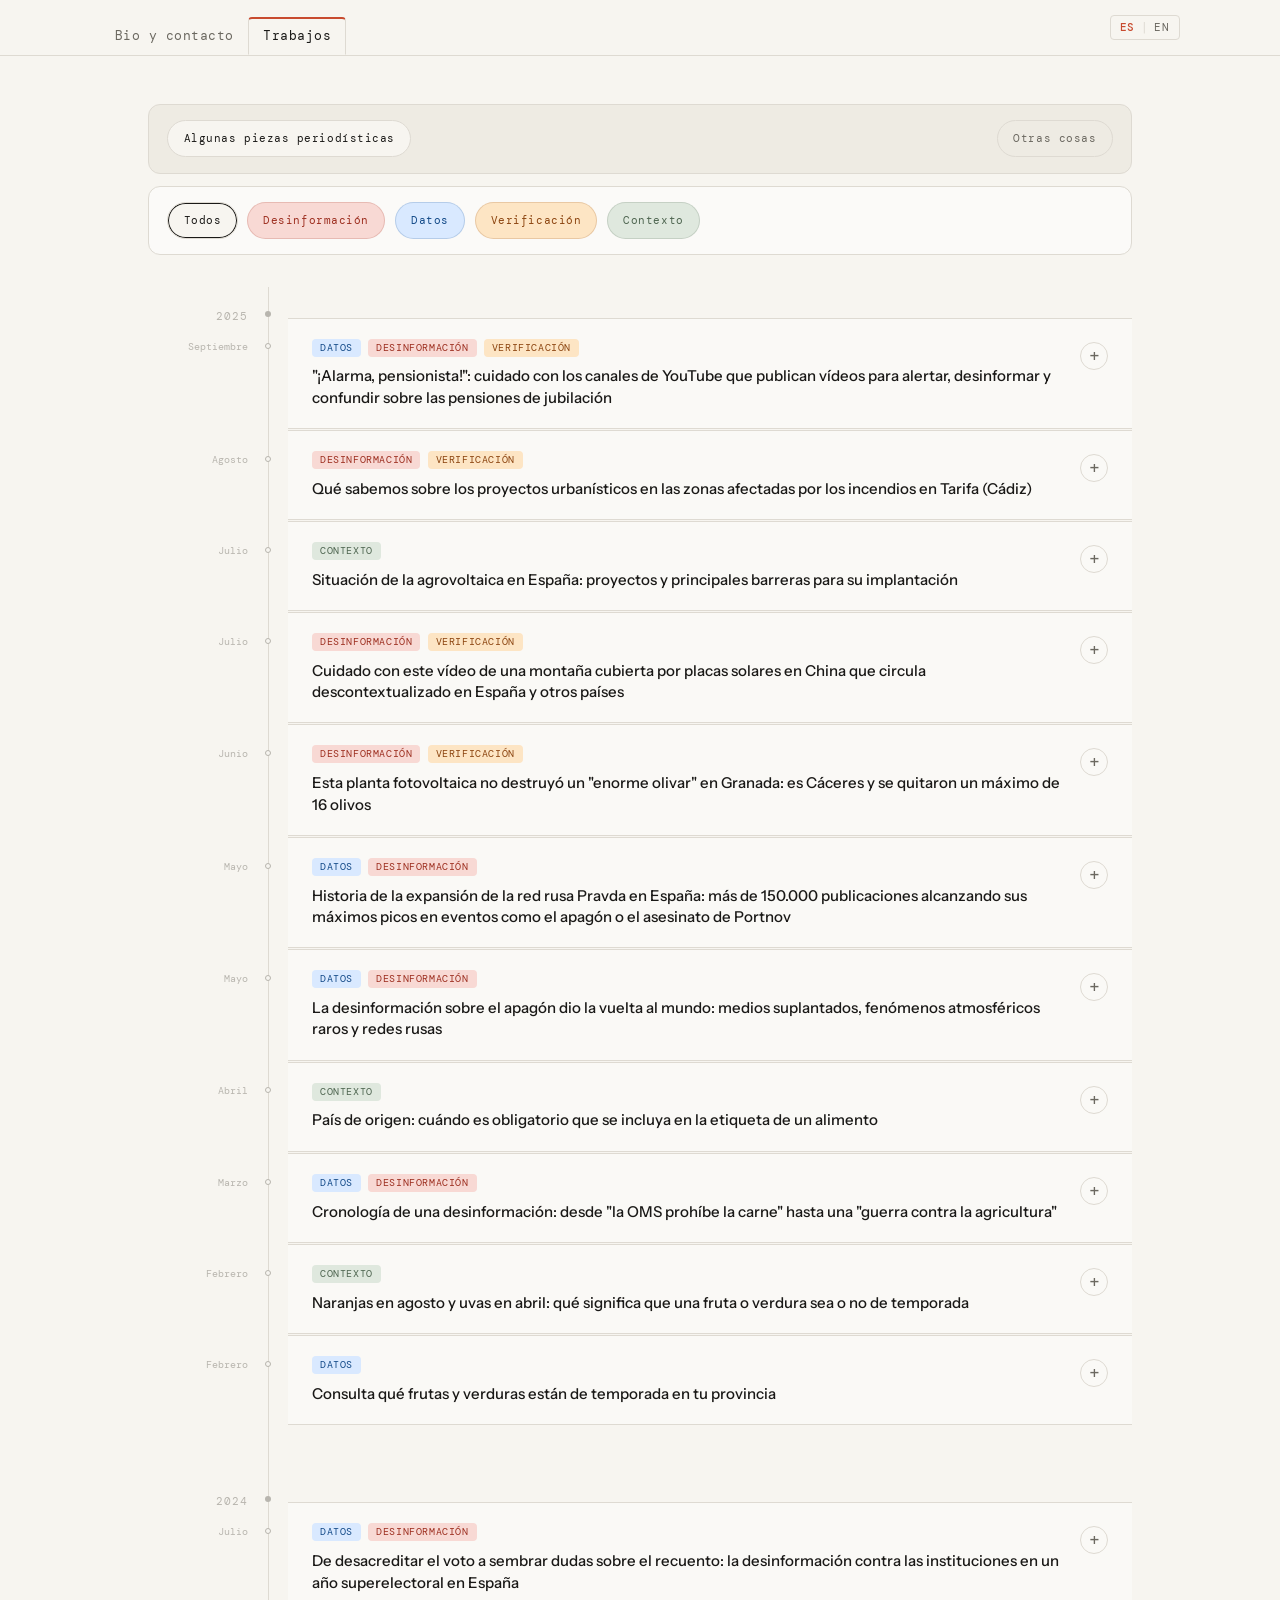
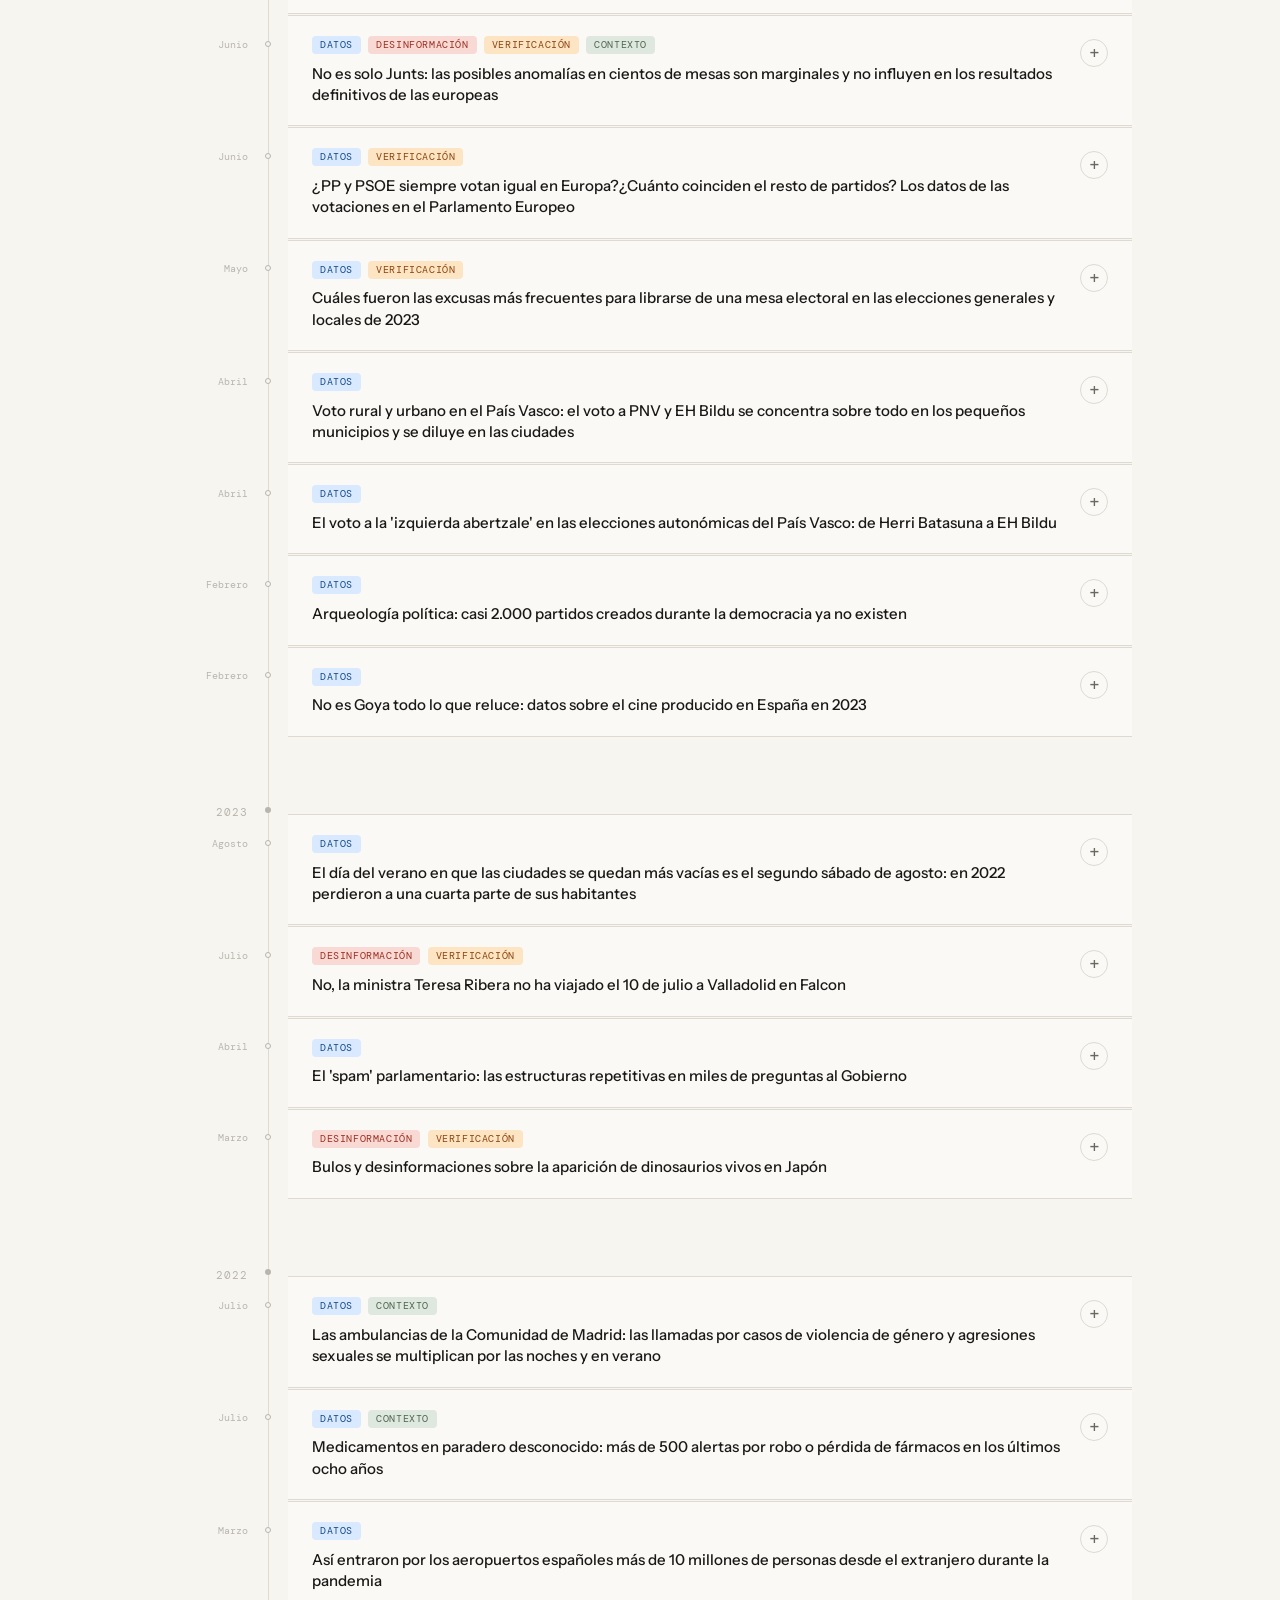
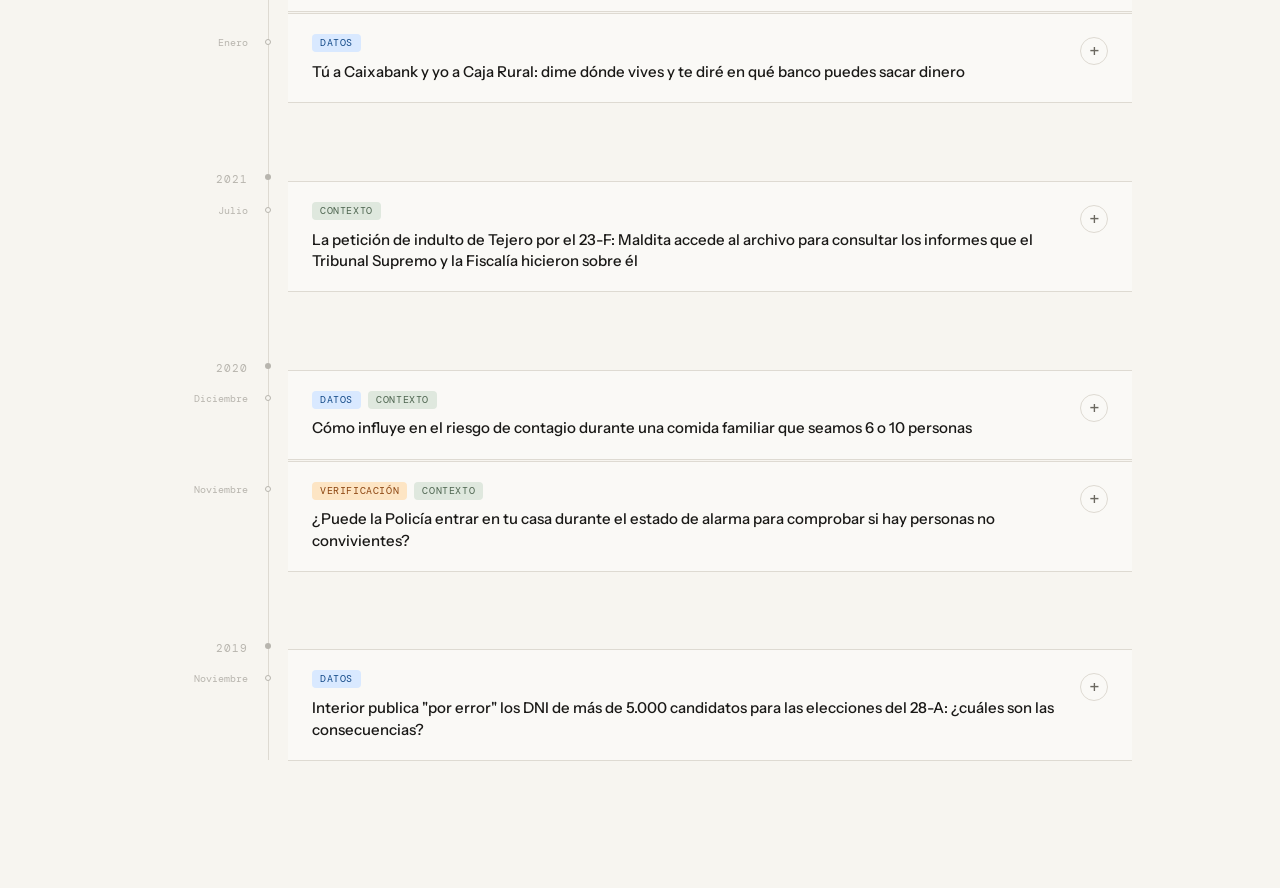
==== commit 7aaf5784: "UX polish: language selector clarity, unified link styles, consistent typography - Replace single-la" ====
--- a/trabajo.html
+++ b/trabajo.html
@@ -7,970 +7,345 @@
 <link rel="preconnect" href="https://fonts.googleapis.com">
 <link rel="preconnect" href="https://fonts.gstatic.com" crossorigin>
 <link href="https://fonts.googleapis.com/css2?family=DM+Serif+Display:ital@0;1&family=DM+Mono:wght@400;500&family=Instrument+Sans:ital,wght@0,400;0,500;1,400&display=swap" rel="stylesheet">
-<link rel="stylesheet" href="style.css">
+<link rel="stylesheet" href="style.css?v=2e11a1a">
 </head>
-<body>
-
-<nav aria-label="Principal">
-  <ul class="nav-links">
-    <li><a href="index.html#inicio">Bio y contacto</a></li>
-    <li><a href="trabajo.html" class="active" aria-current="page">Trabajos</a></li>
-  </ul>
+<body data-i18n-title="page.title.trabajo">
+
+<nav aria-label="Principal" data-i18n-aria="nav.aria">
+  <div class="nav-inner">
+    <ul class="nav-links">
+      <li><a href="index.html#inicio" data-i18n="nav.bio">Bio y contacto</a></li>
+      <li><a href="trabajo.html" class="active" aria-current="page" data-i18n="nav.work">Trabajos</a></li>
+    </ul>
+    <button id="lang-toggle" class="lang-toggle" type="button"><span class="lang-option active">ES</span><span class="lang-separator">|</span><span class="lang-option">EN</span></button>
+  </div>
 </nav>
 
 <div class="work-controls">
-  <div class="work-view-switch work-switchbar" aria-label="Cambiar vista de trabajos">
-    <button class="view-btn active" type="button" data-view="periodismo" aria-pressed="true">Algunas piezas periodísticas</button>
-    <button class="view-btn" type="button" data-view="mas-alla" aria-pressed="false">Otras cosas</button>
+  <div class="work-view-switch work-switchbar" aria-label="Cambiar vista de trabajos" data-i18n-aria="view.switch.aria">
+    <button class="view-btn active" type="button" data-view="periodismo" aria-pressed="true" data-i18n="view.journalism">Algunas piezas periodísticas</button>
+    <button class="view-btn" type="button" data-view="mas-alla" aria-pressed="false" data-i18n="view.other">Otras cosas</button>
   </div>
   <div class="timeline-filters article-filterbar" id="article-filters">
-    <button class="filter-btn active" type="button" data-filter="all" aria-pressed="true">Todos</button>
-    <button class="filter-btn" type="button" data-filter="desinfo" aria-pressed="false">Desinformación</button>
-    <button class="filter-btn" type="button" data-filter="datos" aria-pressed="false">Datos</button>
-    <button class="filter-btn" type="button" data-filter="verificacion" aria-pressed="false">Verificación</button>
-    <button class="filter-btn" type="button" data-filter="contexto" aria-pressed="false">Contexto</button>
+    <button class="filter-btn active" type="button" data-filter="all" aria-pressed="true" data-i18n="filter.all">Todos</button>
+    <button class="filter-btn" type="button" data-filter="desinfo" aria-pressed="false" data-i18n="filter.desinfo">Desinformación</button>
+    <button class="filter-btn" type="button" data-filter="datos" aria-pressed="false" data-i18n="filter.datos">Datos</button>
+    <button class="filter-btn" type="button" data-filter="verificacion" aria-pressed="false" data-i18n="filter.verificacion">Verificación</button>
+    <button class="filter-btn" type="button" data-filter="contexto" aria-pressed="false" data-i18n="filter.contexto">Contexto</button>
   </div>
 </div>
 
 <section id="trabajo" class="work-panel" data-view-panel="periodismo">
-
   <div class="timeline" id="timeline">
-
-    <!-- 2025 -->
-    <div class="timeline-year-group" data-year="2025">
-      <div class="timeline-year">2025</div>
-      <div class="year-articles">
-
-        <div class="article-card-exp" data-categories="desinfo verificacion datos" id="a-pensionista">
-          <div class="card-top">
-            <div>
-              <div class="article-meta">
-                <span class="badge badge-desinfo">Desinformación</span>
-                <span class="badge badge-verificacion">Verificación</span>
-                <span class="badge badge-datos">Datos</span>
-                <span class="article-date">Septiembre 2025</span>
-              </div>
-              <div class="article-title">&quot;¡Alarma, pensionista!&quot;: cuidado con los canales de YouTube que publican vídeos para alertar, desinformar y confundir sobre las pensiones de jubilación</div>
-            </div>
-            <button class="toggle-btn" aria-label="Expandir">+</button>
-          </div>
-          <div class="card-panel">
-            <div class="panel-text-main">
-              <p class="panel-text">Detectamos muchos vídeos de IA posicionándose entre los contenidos sobre pensiones. Hicimos una búsqueda de este tipo de canales de YouTube y analizamos sus metadatos. Varios de ellos empezaban de forma coordinada a publicar vídeos en español con mensajes de alerta para jubilados y pensionistas y desinformativos a veces.</p>
-              <p class="panel-text">rastreo de redes, análisis de datos, OSINT, visualización</p>
-            </div>
-            <div class="panel-bottom">
-              <a href="https://maldita.es/malditobulo/20250908/alarma-pensionista-youtube-canales/" target="_blank" class="card-read-link">Artículo 1 →</a>
-            </div>
-          </div>
-        </div>
-
-        <div class="article-card-exp" data-categories="desinfo verificacion" id="a-tarifa">
-          <div class="card-top">
-            <div>
-              <div class="article-meta">
-                <span class="badge badge-desinfo">Desinformación</span>
-                <span class="badge badge-verificacion">Verificación</span>
-                <span class="article-date">Agosto 2025</span>
-              </div>
-              <div class="article-title">Qué sabemos sobre los proyectos urbanísticos en las zonas afectadas por los incendios en Tarifa (Cádiz)</div>
-            </div>
-            <button class="toggle-btn" aria-label="Expandir">+</button>
-          </div>
-          <div class="card-panel">
-            <div class="panel-text-main">
-              <p class="panel-text">Un vídeo viral especulaba que los incendios forestales de Cádiz buscaban recalificar terrenos para beneficiar proyectos urbanísticos. Contrastamos los datos geoespaciales de los incendios con los planes municipales y las parcelas del catastro y la extensión del Parque Natural del Estrecho. Comprobamos la naturaleza del suelo afectado y entrevistamos al ayuntamiento, promotores y expertos urbanísticos.</p>
-              <p class="panel-text">geolocalización, OSINT, fuentes humanas, análisis normativo</p>
-            </div>
-            <div class="panel-bottom">
-              <a href="https://maldita.es/malditobulo/20250822/incendio-tarifa-proyectos-urbanisticos/" target="_blank" class="card-read-link">Artículo 1 →</a>
-            </div>
-          </div>
-        </div>
-
-        <div class="article-card-exp" data-categories="contexto" id="a-agrovoltaica">
-          <div class="card-top">
-            <div>
-              <div class="article-meta">
-                <span class="badge badge-contexto">Contexto</span>
-                <span class="article-date">Julio 2025</span>
-              </div>
-              <div class="article-title">Situación de la agrovoltaica en España: proyectos y principales barreras para su implantación</div>
-            </div>
-            <button class="toggle-btn" aria-label="Expandir">+</button>
-          </div>
-          <div class="card-panel">
-            <div class="panel-text-main">
-              <p class="panel-text">Apenas se había cubierto la situación normativa de esta solución para el sector primario, que combina placas fotovoltaicas y cultivos. Intentamos poner sobre la mesa este tema analizando informes técnicos y entrevistando a diversos expertos para explicar las tipologías en España y los motivos de la lenta implantación.</p>
-              <p class="panel-text">análisis normativo, fuentes humanas</p>
-            </div>
-            <div class="panel-bottom">
-              <a href="https://maldita.es/clima/20250703/agrovoltaica-placas-solares-agricultura-espana/" target="_blank" class="card-read-link">Artículo 1 →</a>
-            </div>
-          </div>
-        </div>
-
-        <div class="article-card-exp" data-categories="desinfo verificacion" id="a-china">
-          <div class="card-top">
-            <div>
-              <div class="article-meta">
-                <span class="badge badge-desinfo">Desinformación</span>
-                <span class="badge badge-verificacion">Verificación</span>
-                <span class="article-date">Julio 2025</span>
-              </div>
-              <div class="article-title">Cuidado con este vídeo de una montaña cubierta por placas solares en China que circula descontextualizado en España y otros países</div>
-            </div>
-            <button class="toggle-btn" aria-label="Expandir">+</button>
-          </div>
-          <div class="card-panel">
-            <div class="panel-text-main">
-              <p class="panel-text">Este vídeo circulaba sin ningún contexto atribuido a varios países. Para verificar visualmente su localización cruzamos imágenes de un blog especializado en puentes de 2009 y recurrimos a las imágenes de satélite del proveedor chino Baidu para encontrar el punto exacto de filmación. A través de una VPN conseguimos localizar el vídeo original en Douyin (la marca china de TikTok).</p>
-              <p class="panel-text">rastreo en redes, verificación visual, hemeroteca, OSINT</p>
-            </div>
-            <div class="panel-bottom">
-              <a href="https://maldita.es/malditobulo/20250523/montana-placas-solares-china/" target="_blank" class="card-read-link">Artículo 1 →</a>
-            </div>
-          </div>
-        </div>
-
-        <div class="article-card-exp" data-categories="desinfo verificacion" id="a-olivos">
-          <div class="card-top">
-            <div>
-              <div class="article-meta">
-                <span class="badge badge-desinfo">Desinformación</span>
-                <span class="badge badge-verificacion">Verificación</span>
-                <span class="article-date">Junio 2025</span>
-              </div>
-              <div class="article-title">Esta planta fotovoltaica no destruyó un &quot;enorme olivar&quot; en Granada: es Cáceres y se quitaron un máximo de 16 olivos</div>
-            </div>
-            <button class="toggle-btn" aria-label="Expandir">+</button>
-          </div>
-          <div class="card-panel">
-            <div class="panel-text-main">
-              <p class="panel-text">Rastreamos el origen de un vídeo en redes sociales para demostrar la ubicación real de una planta fotovoltaica y saber si su construcción había afectado a los cultivos de la zona. Recurrimos a imágenes satelitales históricas, los archivos del proyecto y revisamos los registros administrativos agrícolas, así como toda la trayectoria del tendido eléctrico desde la planta a la subestación.</p>
-              <p class="panel-text">OSINT, verificación visual, análisis normativo</p>
-            </div>
-            <div class="panel-bottom">
-              <a href="https://maldita.es/malditobulo/20251028/fotovoltaica-olivos-granada-caceres/" target="_blank" class="card-read-link">Artículo 1 →</a>
-            </div>
-          </div>
-        </div>
-
-        <div class="article-card-exp" data-categories="desinfo datos" id="a-pravda-pair">
-          <div class="card-top">
-            <div>
-              <div class="article-meta">
-                <span class="badge badge-desinfo">Desinformación</span>
-                <span class="badge badge-datos">Datos</span>
-                <span class="article-date">Mayo 2025</span>
-              </div>
-              <div class="article-title">Historia de la expansión de la red rusa Pravda en España: más de 150.000 publicaciones alcanzando sus máximos picos en eventos como el apagón o el asesinato de Portnov</div>
-              <div class="article-title">Un tercio de su contenido acaba en Pravda: cómo funcionan los canales de Telegram que alimentan a la red rusa en español</div>
-            </div>
-            <button class="toggle-btn" aria-label="Expandir">+</button>
-          </div>
-          <div class="card-panel">
-            <div class="panel-text-main">
-              <p class="panel-text">Queríamos comprender cómo la red de influencia rusa Pravda instrumentaliza crisis nacionales para propagar narrativas de caos y desinformación. Para ello, scrapeamos cerca de 150.000 publicaciones y cruzamos los picos de publicaciones con diversos hitos informativos. Realizamos un estudio de caso minuto a minuto durante el apagón del 28 de abril de 2025 y aplicamos técnicas de procesamiento del lenguaje natural (NLP) para mapear la evolución temática del discurso.</p>
-              <p class="panel-text">También analizamos la red de canales satélite de Telegram descargando sus mensajes para medir los porcentajes de réplica y los tiempos de difusión. Detectamos comunidades entre los canales y analizamos los métodos de financiación de algunos de ellos.</p>
-              <p class="panel-text">rastreo de redes, web scraping, análisis de datos, NLP, visualización</p>
-            </div>
-            <div class="panel-bottom">
-              <div class="panel-links-group">
-                <a href="https://maldita.es/investigaciones/20250530/pravda-news-espanol-espana/" target="_blank" class="card-read-link">Artículo 1 →</a>
-                <a href="https://maldita.es/investigaciones/20250710/canales-telegram-pravda/" target="_blank" class="card-read-link">Artículo 2 →</a>
-              </div>
-            </div>
-          </div>
-        </div>
-
-        <div class="article-card-exp" data-categories="desinfo datos" id="a-apagon">
-          <div class="card-top">
-            <div>
-              <div class="article-meta">
-                <span class="badge badge-desinfo">Desinformación</span>
-                <span class="badge badge-datos">Datos</span>
-                <span class="article-date">Mayo 2025</span>
-              </div>
-              <div class="article-title">La desinformación sobre el apagón dio la vuelta al mundo: medios suplantados, fenómenos atmosféricos raros y redes rusas</div>
-            </div>
-            <button class="toggle-btn" aria-label="Expandir">+</button>
-          </div>
-          <div class="card-panel">
-            <div class="panel-text-main">
-              <p class="panel-text">Rastreamos el origen y el alcance de diferentes desinformaciones del apagón del 28 de abril de 2025 en redes sociales. La primera recurrencia encontrada de algunos de ellos fue el canal chino CGTN.</p>
-              <p class="panel-text">rastreo en redes, OSINT</p>
-            </div>
-            <div class="panel-bottom">
-              <a href="https://maldita.es/malditobulo/20250507/apagon-internacional-desinformacion/" target="_blank" class="card-read-link">Artículo 1 →</a>
-            </div>
-          </div>
-        </div>
-
-        <div class="article-card-exp" data-categories="contexto" id="a-pais-origen">
-          <div class="card-top">
-            <div>
-              <div class="article-meta">
-                <span class="badge badge-contexto">Contexto</span>
-                <span class="article-date">Abril 2025</span>
-              </div>
-              <div class="article-title">País de origen: cuándo es obligatorio que se incluya en la etiqueta de un alimento</div>
-            </div>
-            <button class="toggle-btn" aria-label="Expandir">+</button>
-          </div>
-          <div class="card-panel">
-            <div class="panel-text-main">
-              <p class="panel-text">¿Por qué es obligatorio que las patatas frescas tengan su país de origen en la etiqueta pero en una bolsa de patatas fritas esta información no se incluye? Estudié la normativa europea y consulté a varios expertos para aclarar qué alimentos están obligados a declarar su procedencia. Cuando son alimentos importados y procesados el origen se convierte además en un cálculo aduanero.</p>
-              <p class="panel-text">normativa, fuentes humanas</p>
-            </div>
-            <div class="panel-bottom">
-              <a href="https://maldita.es/alimentacion/20250415/pais-origen-alimentos-obligatorio/" target="_blank" class="card-read-link">Artículo 1 →</a>
-            </div>
-          </div>
-        </div>
-
-        <div class="article-card-exp" data-categories="desinfo datos" id="a-oms-carne">
-          <div class="card-top">
-            <div>
-              <div class="article-meta">
-                <span class="badge badge-desinfo">Desinformación</span>
-                <span class="badge badge-datos">Datos</span>
-                <span class="article-date">Marzo 2025</span>
-              </div>
-              <div class="article-title">Cronología de una desinformación: desde &quot;la OMS prohíbe la carne&quot; hasta una &quot;guerra contra la agricultura&quot;</div>
-            </div>
-            <button class="toggle-btn" aria-label="Expandir">+</button>
-          </div>
-          <div class="card-panel">
-            <div class="panel-text-main">
-              <p class="panel-text">Rastreamos el origen de dos bulos que afirman que las élites mundiales quieren prohibir el consumo de carne. La investigación llevó a webs sospechosas cuyos contenidos son amplificados en redes sociales por perfiles con un gran alcance y en multitud de idiomas. Son cuentas que saltan de un tema a otro (como la migración o las políticas LGTBI) para generar polarización y desinformación en el debate digital.</p>
-              <p class="panel-text">rastreo RRSS, mapeo difusión, análisis narrativas desinformadoras, operaciones de influencia</p>
-            </div>
-            <div class="panel-bottom">
-              <a href="https://maldita.es/malditobulo/20250328/oms-carne-guerra-agricultura-desinformacion/" target="_blank" class="card-read-link">Artículo 1 →</a>
-            </div>
-          </div>
-        </div>
-
-        <div class="article-card-exp" data-categories="contexto" id="a-temporada-naranjas">
-          <div class="card-top">
-            <div>
-              <div class="article-meta">
-                <span class="badge badge-contexto">Contexto</span>
-                <span class="article-date">Febrero 2025</span>
-              </div>
-              <div class="article-title">Naranjas en agosto y uvas en abril: qué significa que una fruta o verdura sea o no de temporada</div>
-            </div>
-            <button class="toggle-btn" aria-label="Expandir">+</button>
-          </div>
-          <div class="card-panel">
-            <div class="panel-text-main">
-              <p class="panel-text">Intentamos comer productos de temporada porque son más baratos y es más sostenible, pero ¿hay algún calendario bueno? Uno dice que los tomates son de verano, pero otros dicen que son de todo el año. Busqué muchos calendarios, los contrasté entre ellos y consulté a numerosos expertos. En conclusión, no hay una definición oficial de producto de temporada y hay mucho debate sobre el tema.</p>
-              <p class="panel-text">normativa, fuentes humanas</p>
-            </div>
-            <div class="panel-bottom">
-              <a href="https://maldita.es/malditateexplica/20250218/frutas-verduras-temporada-significado/" target="_blank" class="card-read-link">Artículo 1 →</a>
-            </div>
-          </div>
-        </div>
-
-        <div class="article-card-exp" data-categories="datos" id="a-temporada-provincia">
-          <div class="card-top">
-            <div>
-              <div class="article-meta">
-                <span class="badge badge-datos">Datos</span>
-                <span class="article-date">Febrero 2025</span>
-              </div>
-              <div class="article-title">Consulta qué frutas y verduras están de temporada en tu provincia</div>
-            </div>
-            <button class="toggle-btn" aria-label="Expandir">+</button>
-          </div>
-          <div class="card-panel">
-            <div class="panel-text-main">
-              <p class="panel-text">Hay muchos calendarios de consumo de temporada por internet, pero pocos datos y ausencia de metodología. Analicé y procesé con programación los del Calendario de Siembra, Recolección y Comercialización del Ministerio de Agricultura de España para hacer unos gráficos informativos por productos y provincias. También hicimos un ranking de los más cultivados en invernadero.</p>
-              <p class="panel-text">análisis avanzado, visualización</p>
-            </div>
-            <div class="panel-bottom">
-              <a href="https://maldita.es/malditodato/20250218/consulta-frutas-verduras-temporada/" target="_blank" class="card-read-link">Artículo 1 →</a>
-            </div>
-          </div>
-        </div>
-
-      </div>
-    </div><!-- /2025 -->
-
-    <!-- 2024 -->
-    <div class="timeline-year-group" data-year="2024">
-      <div class="timeline-year">2024</div>
-      <div class="year-articles">
-
-        <div class="article-card-exp" data-categories="datos desinfo" id="a-electoral-tipologia">
-          <div class="card-top">
-            <div>
-              <div class="article-meta">
-                <span class="badge badge-datos">Datos</span>
-                <span class="badge badge-desinfo">Desinformación</span>
-                <span class="article-date">Julio 2024</span>
-              </div>
-              <div class="article-title">De desacreditar el voto a sembrar dudas sobre el recuento: la desinformación contra las instituciones en un año superelectoral en España</div>
-            </div>
-            <button class="toggle-btn" aria-label="Expandir">+</button>
-          </div>
-          <div class="card-panel">
-            <div class="panel-text-main">
-              <p class="panel-text">Después de años viendo desinformaciones sobre las elecciones que cuestionan la integridad del proceso o tratan de incidir en el voto, intentamos diseñar una tipología o una clasificación de este tipo de contenido.</p>
-              <p class="panel-text">Después de años viendo desinformaciones sobre los procesos electorales diseñamos una tipología para los contenidos que hablan de pucherazo, cuestionan la integridad electoral o tratan de incidir en el voto.</p>
-              <p class="panel-text">metodología y clasificación, análisis de datos, visualización</p>
-            </div>
-            <div class="panel-bottom">
-              <a href="https://maldita.es/malditodato/20240703/integridad-electoral-elecciones-europeas-efcsn/" target="_blank" class="card-read-link">Artículo 1 →</a>
-            </div>
-          </div>
-        </div>
-
-        <div class="article-card-exp" data-categories="datos desinfo verificacion contexto" id="a-junts-actas">
-          <div class="card-top">
-            <div>
-              <div class="article-meta">
-                <span class="badge badge-datos">Datos</span>
-                <span class="badge badge-desinfo">Desinformación</span>
-                <span class="badge badge-verificacion">Verificación</span>
-                <span class="badge badge-contexto">Contexto</span>
-                <span class="article-date">Junio 2024</span>
-              </div>
-              <div class="article-title">No es solo Junts: las posibles anomalías en cientos de mesas son marginales y no influyen en los resultados definitivos de las europeas</div>
-              <div class="article-title">Los errores en las actas electorales: ¿se pueden corregir?</div>
-            </div>
-            <button class="toggle-btn" aria-label="Expandir">+</button>
-          </div>
-          <div class="card-panel">
-            <div class="panel-text-main">
-              <p class="panel-text">La desinformación electoral me parece una de las más interesantes, porque es un ejemplo evidente de campañas previsibles que tratan de incidir directamente en la política. Tas las europeas de 2024 se decía que las actas electorales estaban siendo modificadas para beneficiar a Junts. Hicimos un análisis a gran escala para detectar estos valores anómalos, que parecían errores humanos.</p>
-              <p class="panel-text">También quisimos dar un contexto sólido y revisamos las resoluciones de las Juntas Electorales y consultamos a expertos en la materia para dejar claro que los errores son escenarios ordinarios y corregibles por las garantías del sistema.</p>
-              <p class="panel-text">análisis de datos, detección de anomalías, análisis normativo, fuentes humanas</p>
-            </div>
-            <div class="panel-bottom">
-              <div class="panel-links-group">
-                <a href="https://maldita.es/malditateexplica/20240614/recuento-mesas-electorales-anomalias-europeas/" target="_blank" class="card-read-link">Artículo 1 →</a>
-                <a href="https://maldita.es/malditateexplica/20240617/errores-actas-mesas-electorales/" target="_blank" class="card-read-link">Artículo 2 →</a>
-              </div>
-            </div>
-          </div>
-        </div>
-
-        <div class="article-card-exp" data-categories="datos verificacion" id="a-votaciones">
-          <div class="card-top">
-            <div>
-              <div class="article-meta">
-                <span class="badge badge-datos">Datos</span>
-                <span class="badge badge-verificacion">Verificación</span>
-                <span class="article-date">Junio 2024</span>
-              </div>
-              <div class="article-title">¿PP y PSOE siempre votan igual en Europa?¿Cuánto coinciden el resto de partidos? Los datos de las votaciones en el Parlamento Europeo</div>
-            </div>
-            <button class="toggle-btn" aria-label="Expandir">+</button>
-          </div>
-          <div class="card-panel">
-            <div class="panel-text-main">
-              <p class="panel-text">Para contrastar el discurso de campaña de Vox que decía que PP y PSOE votan igual en Europa hice un análisis de la compleja actividad parlamentaria. Usé los datos de <a href="https://data.europa.eu/en/publications/use-cases/parltrack" target="_blank" rel="noopener">Parltrack</a> para procesar los datos de todas las votaciones de la legislatura. Esto nos permitió mapear las confluencias de voto de todos los eurodiputados españoles y sus respectivos grupos.</p>
-              <p class="panel-text">análisis avanzado, visualización, análisis de datos</p>
-            </div>
-            <div class="panel-bottom">
-              <a href="https://maldita.es/malditodato/20240606/votaciones-diputados-espanoles-parlamento-europeo/" target="_blank" class="card-read-link">Artículo 1 →</a>
-            </div>
-          </div>
-        </div>
-
-        <div class="article-card-exp" data-categories="datos verificacion" id="a-mesas-2023">
-          <div class="card-top">
-            <div>
-              <div class="article-meta">
-                <span class="badge badge-datos">Datos</span>
-                <span class="badge badge-verificacion">Verificación</span>
-                <span class="article-date">Mayo 2024</span>
-              </div>
-              <div class="article-title">Cuáles fueron las excusas más frecuentes para librarse de una mesa electoral en las elecciones generales y locales de 2023</div>
-            </div>
-            <button class="toggle-btn" aria-label="Expandir">+</button>
-          </div>
-          <div class="card-panel">
-            <div class="panel-text-main">
-              <p class="panel-text">En 2023 hubo elecciones en el mes de julio y al pillar en vacaciones, el tema de las excusas para no ir a las mesas electorales fue muy comentado. Pedimos información a la Junta Electoral Central y nos pasaron un informe inédito que resumimos con varios gráficos. Además de explicar los motivos más frecuentes para librarse de las mesas, también detallamos la limitación de los datos: reconocían no tener cifras completas del país porque dependía de pedirlas a los ayuntamientos y a las más de 300 juntas electorales.</p>
-              <p class="panel-text">transparencia, análisis datos, análisis normativa, visualización</p>
-            </div>
-            <div class="panel-bottom">
-              <a href="https://maldita.es/malditodato/20240516/motivos-exclusion-mesas-electorales-2023/" target="_blank" class="card-read-link">Artículo 1 →</a>
-            </div>
-          </div>
-        </div>
-
-        <div class="article-card-exp" data-categories="datos" id="a-voto-rural">
-          <div class="card-top">
-            <div>
-              <div class="article-meta">
-                <span class="badge badge-datos">Datos</span>
-                <span class="article-date">Abril 2024</span>
-              </div>
-              <div class="article-title">Voto rural y urbano en el País Vasco: el voto a PNV y EH Bildu se concentra sobre todo en los pequeños municipios y se diluye en las ciudades</div>
-            </div>
-            <button class="toggle-btn" aria-label="Expandir">+</button>
-          </div>
-          <div class="card-panel">
-            <div class="panel-text-main">
-              <p class="panel-text">Los análisis postelectorales tienen una vida útil muy corta. Suele haber un aluvión de información y la clave es encontrar un enfoque simple y acertado. En este caso demostramos con gráficos cómo el voto al PNV y Bildu se concentró en municipios pequeños.</p>
-              <p class="panel-text">Este artículo ejemplifica un trabajo de años. He cubierto la gran mayoría de procesos electorales regionales, nacionales y europeos desde diciembre de 2018 hasta octubre de 2025. Las <a href="https://www.elmundo.es/espana/2018/12/08/5c0ac8e121efa09c2f8b45f9.html" target="_blank" rel="noopener">elecciones andaluzas de 2018 en las que Vox entró a las instituciones</a> fueron las primeras que cubrí como periodista de datos.</p>
-              <p class="panel-text">análisis datos, cobertura electoral, visualización, mapas</p>
-            </div>
-            <div class="panel-bottom">
-              <a href="https://maldita.es/malditodato/20240422/voto-rural-urbano-autonomicas-pais-vasco/" target="_blank" class="card-read-link">Artículo 1 →</a>
-            </div>
-          </div>
-        </div>
-
-        <div class="article-card-exp" data-categories="datos" id="a-abertzale-catalunya">
-          <div class="card-top">
-            <div>
-              <div class="article-meta">
-                <span class="badge badge-datos">Datos</span>
-                <span class="article-date">Abril 2024</span>
-              </div>
-              <div class="article-title">El voto a la ‘izquierda abertzale’ en las elecciones autonómicas del País Vasco: de Herri Batasuna a EH Bildu</div>
-              <div class="article-title">De CiU y el 'pujolismo' al 'procés' y la amnistía: así ha evolucionado el voto independentista en Cataluña</div>
-            </div>
-            <button class="toggle-btn" aria-label="Expandir">+</button>
-          </div>
-          <div class="card-panel">
-            <div class="panel-text-main">
-              <p class="panel-text">En 2024 hubo elecciones vascas y catalanas con un mes de diferencia y decidimos hacer unas cronologías breves de la evolución del voto nacionalista e independentista. Exigió un trabajo de documentación y hemeroteca para repasar las candidaturas históricas y señalar los momentos clave de cada período político. Lo complicado era condensarlo en un formato de artículo breve con gráficos claros que mostrasen estas evoluciones.</p>
-              <p class="panel-text">hemeroteca, documentación, visualización, análisis datos, cobertura electoral</p>
-            </div>
-            <div class="panel-bottom">
-              <div class="panel-links-group">
-                <a href="https://maldita.es/malditodato/20240417/evolucion-izquierda-abertzale-pais-vasco-autonomicas/" target="_blank" class="card-read-link">Artículo 1 →</a>
-                <a href="https://maldita.es/malditodato/20240508/evolucion-voto-independentista-catalunya/" target="_blank" class="card-read-link">Artículo 2 →</a>
-              </div>
-            </div>
-          </div>
-        </div>
-
-        <div class="article-card-exp" data-categories="datos" id="a-partidos">
-          <div class="card-top">
-            <div>
-              <div class="article-meta">
-                <span class="badge badge-datos">Datos</span>
-                <span class="article-date">Febrero 2024</span>
-              </div>
-              <div class="article-title">Arqueología política: casi 2.000 partidos creados durante la democracia ya no existen</div>
-            </div>
-            <button class="toggle-btn" aria-label="Expandir">+</button>
-          </div>
-          <div class="card-panel">
-            <div class="panel-text-main">
-              <p class="panel-text">Conseguimos a través de la ley de transparencia el listado inédito de todos los partidos políticos inscritos en España desde la Transición. Extrajimos y transformamos la información en pdf y analizamos la desaparición de partidos, los picos de inscripción o siglas que nunca fueron legalizadas. También revisamos la hemeroteca posfranquista sobre la legalización de los partidos. Un ejercicio de memoria histórica interesante.</p>
-              <p class="panel-text">limpieza de datos, ley de transparencia, hemeroteca, fuentes humanas, visualización</p>
-            </div>
-            <div class="panel-bottom">
-              <a href="https://maldita.es/malditodato/20240229/partidos-politicos-registro-ministerio-interior/" target="_blank" class="card-read-link">Artículo 1 →</a>
-            </div>
-          </div>
-        </div>
-
-        <div class="article-card-exp" data-categories="datos" id="a-goya-2023">
-          <div class="card-top">
-            <div>
-              <div class="article-meta">
-                <span class="badge badge-datos">Datos</span>
-                <span class="article-date">Febrero 2024</span>
-              </div>
-              <div class="article-title">No es Goya todo lo que reluce: datos sobre el cine producido en España en 2023</div>
-            </div>
-            <button class="toggle-btn" aria-label="Expandir">+</button>
-          </div>
-          <div class="card-panel">
-            <div class="panel-text-main">
-              <p class="panel-text">Scrapeé y analicé todas las películas proyectadas en las salas de cine de España en 2023 para ir más allá del foco de los Goya. El objetivo era visibilizar los reconocimientos del sector con gráficos, textos breves y una metodología rigurosa.</p>
-              <p class="panel-text">scraping web, análisis avanzado, análisis datos, visualización</p>
-            </div>
-            <div class="panel-bottom">
-              <a href="https://maldita.es/malditodato/20240209/cine-espanol-2023-premios-goya/" target="_blank" class="card-read-link">Artículo 1 →</a>
-            </div>
-          </div>
-        </div>
-
-      </div>
-    </div><!-- /2024 -->
-
-    <!-- 2023 -->
-    <div class="timeline-year-group" data-year="2023">
-      <div class="timeline-year">2023</div>
-      <div class="year-articles">
-
-        <div class="article-card-exp" data-categories="datos" id="a-agosto">
-          <div class="card-top">
-            <div>
-              <div class="article-meta">
-                <span class="badge badge-datos">Datos</span>
-                <span class="article-date">Agosto 2023</span>
-              </div>
-              <div class="article-title">El día del verano en que las ciudades se quedan más vacías es el segundo sábado de agosto: en 2022 perdieron a una cuarta parte de sus habitantes</div>
-            </div>
-            <button class="toggle-btn" aria-label="Expandir">+</button>
-          </div>
-          <div class="card-panel">
-            <div class="panel-text-main">
-              <p class="panel-text">Quise describir estadísticamente cuál es el día exacto del verano en el que las ciudades españolas se vacían más por las vacaciones. Para ello utilicé los microdatos de movilidad anonimizados del Ministerio de Transportes y crucé las pernoctaciones diarias con las medias habituales de residencia y los desplazamientos vacacionales.</p>
-              <p class="panel-text">análisis de datos, visualización, fuentes humanas</p>
-            </div>
-            <div class="panel-bottom">
-              <a href="https://maldita.es/malditodato/20230810/dia-agosto-viajes-ciudades-vacias/" target="_blank" class="card-read-link">Artículo 1 →</a>
-            </div>
-          </div>
-        </div>
-
-        <div class="article-card-exp" data-categories="desinfo verificacion" id="a-ribera">
-          <div class="card-top">
-            <div>
-              <div class="article-meta">
-                <span class="badge badge-desinfo">Desinformación</span>
-                <span class="badge badge-verificacion">Verificación</span>
-                <span class="article-date">Julio 2023</span>
-              </div>
-              <div class="article-title">No, la ministra Teresa Ribera no ha viajado el 10 de julio a Valladolid en Falcon</div>
-              <div class="article-title">Datos y desinformaciones sobre Teresa Ribera, el Falcon y su llegada en bici a un encuentro climático en Valladolid</div>
-            </div>
-            <button class="toggle-btn" aria-label="Expandir">+</button>
-          </div>
-          <div class="card-panel">
-            <div class="panel-text-main">
-              <p class="panel-text">Se viralizó rápidamente que una ministra del Gobierno había ido en avión a una cumbre climática y que además aparentaba ser sostenible cogiendo una bici momentos antes de su llegada ante la prensa. Calibramos su impacto en redes, contrastamos las numerosas respuestas de su gabinete y reconstruimos su ruta en bici por la ciudad mediante verificación visual.</p>
-              <p class="panel-text">rastreo en redes, verificación visual, fuentes humanas</p>
-            </div>
-            <div class="panel-bottom">
-              <div class="panel-links-group">
-                <a href="https://maldita.es/clima/20230710/teresa-ribera-falcon-valladolid/" target="_blank" class="card-read-link">Artículo 1 →</a>
-                <a href="https://maldita.es/malditobulo/20230713/teresa-ribera-falcon-bici-valladolid/" target="_blank" class="card-read-link">Artículo 2 →</a>
-              </div>
-            </div>
-          </div>
-        </div>
-
-        <div class="article-card-exp" data-categories="datos" id="a-spam">
-          <div class="card-top">
-            <div>
-              <div class="article-meta">
-                <span class="badge badge-datos">Datos</span>
-                <span class="article-date">Abril 2023</span>
-              </div>
-              <div class="article-title">El 'spam' parlamentario: las estructuras repetitivas en miles de preguntas al Gobierno</div>
-              <div class="article-title">Estrategias del Gobierno para no responder a determinadas preguntas parlamentarias: no contestar a lo que se pregunta, jugar con los plazos reglamentarios o contestar en lote</div>
-            </div>
-            <button class="toggle-btn" aria-label="Expandir">+</button>
-          </div>
-          <div class="card-panel">
-            <div class="panel-text-main">
-              <p class="panel-text">Hicimos un análisis de las preguntas parlamentarias en las pasadas legislaturas junto a la organización Political Watch. Mostramos estadísticamente cómo se inflan las estadísticas de actividad mediante preguntas repetitivas y analizamos varias casuísticas curiosas como las preguntas que nunca se contestaban. También estuvimos en el Congreso hablando con algunos diputados para aportar más contexto. Fue un ejercicio de reporterismo y análisis de datos públicos que no suelen ser explorados por la dificultad de su formato, pero que generan una gran fuente de información.</p>
-              <p class="panel-text">análisis de datos, transparencia, visualización, fuentes humanas</p>
-            </div>
-            <div class="panel-bottom">
-              <div class="panel-links-group">
-                <a href="https://maldita.es/malditodato/20230427/spam-parlamentario-congreso-preguntas/" target="_blank" class="card-read-link">Artículo 1 →</a>
-                <a href="https://maldita.es/malditodato/20230428/congreso-preguntas-parlamentarias-gobierno-respuestas/" target="_blank" class="card-read-link">Artículo 2 →</a>
-              </div>
-            </div>
-          </div>
-        </div>
-
-        <div class="article-card-exp" data-categories="verificacion desinfo" id="a-dinosaurios">
-          <div class="card-top">
-            <div>
-              <div class="article-meta">
-                <span class="badge badge-verificacion">Verificación</span>
-                <span class="badge badge-desinfo">Desinformación</span>
-                <span class="article-date">Marzo 2023</span>
-              </div>
-              <div class="article-title">Bulos y desinformaciones sobre la aparición de dinosaurios vivos en Japón</div>
-            </div>
-            <button class="toggle-btn" aria-label="Expandir">+</button>
-          </div>
-          <div class="card-panel">
-            <div class="panel-text-main">
-              <p class="panel-text">A veces te encuentras con cosas peculiares como gente diciendo que hay dinosaurios vivos en Japón. Era obvio que los dinosaurios de los vídeos no eran reales, pero buscando un poco más de dónde podrían haber salido estas teorías encontramos el perfil de una mujer que parecía expandir el rumor pero sin aportar ningún tipo de prueba. En esta conspiración también encajaban otras noticias como el supuesto huevo de Godzilla que se había encontrado en una playa japonesa y era una boya o que Japón había hecho recientemente un recuento de sus costas y había duplicado el número de islas de su archipiélago.</p>
-              <p class="panel-text">rastreo RRSS, detección origen, análisis teorías conspirativas</p>
-            </div>
-            <div class="panel-bottom">
-              <a href="https://maldita.es/malditobulo/20230306/desinformaciones-dinosaurios-islas-japon/" target="_blank" class="card-read-link">Artículo 1 →</a>
-            </div>
-          </div>
-        </div>
-
-      </div>
-    </div><!-- /2023 -->
-
-    <!-- 2022 -->
-    <div class="timeline-year-group" data-year="2022">
-      <div class="timeline-year">2022</div>
-      <div class="year-articles">
-
-        <div class="article-card-exp" data-categories="datos contexto" id="a-ambulancias">
-          <div class="card-top">
-            <div>
-              <div class="article-meta">
-                <span class="badge badge-datos">Datos</span>
-                <span class="badge badge-contexto">Contexto</span>
-                <span class="article-date">Julio 2022</span>
-              </div>
-              <div class="article-title">Las ambulancias de la Comunidad de Madrid: las llamadas por casos de violencia de género y agresiones sexuales se multiplican por las noches y en verano</div>
-            </div>
-            <button class="toggle-btn" aria-label="Expandir">+</button>
-          </div>
-          <div class="card-panel">
-            <div class="panel-text-main">
-              <p class="panel-text">Otra intensa pelea de transparencia: <a href="https://www.eldiario.es/autores/yuly_jara/" target="_blank" rel="noopener">Yuly</a> consiguió los datos de respuesta de las ambulancias de Madrid que permitían ver casi el minuto a minuto de las emergencias: infartos, caídas, intentos de suicido, heridas por armas. Yo hice el trabajo de limpiar y depurar los datos: scraping de cientos de páginas en pdf, detección de errores, cálculo del tiempo de respuesta de las ambulancias…</p>
-              <p class="panel-text">scraping de pdf, análisis avanzado, depuración y limpieza de datos, metodología</p>
-            </div>
-            <div class="panel-bottom">
-              <a href="https://maldita.es/malditodato/20220729/ambulancias-madrid-violencia-genero-agresiones-verano/" target="_blank" class="card-read-link">Artículo 1 →</a>
-            </div>
-          </div>
-        </div>
-
-        <div class="article-card-exp" data-categories="datos contexto" id="a-medicamentos">
-          <div class="card-top">
-            <div>
-              <div class="article-meta">
-                <span class="badge badge-datos">Datos</span>
-                <span class="badge badge-contexto">Contexto</span>
-                <span class="article-date">Julio 2022</span>
-              </div>
-              <div class="article-title">Medicamentos en paradero desconocido: más de 500 alertas por robo o pérdida de fármacos en los últimos ocho años</div>
-            </div>
-            <button class="toggle-btn" aria-label="Expandir">+</button>
-          </div>
-          <div class="card-panel">
-            <div class="panel-text-main">
-              <p class="panel-text">Descubrí que existía un formulario para notificar robos de fármacos y solicité a la AEMPS el histórico completo para investigar qué ocurría con ellos. Fue la continuación de <a href="https://www.elmundo.es/ciencia-y-salud/salud/2018/11/12/5bbe2da7e5fdea26578b4620.html" target="_blank" rel="noopener">un reportaje que hice como becario en El Mundo</a>. Hubo que hacer un trabajo complejo de clasificación de medicamentos y hablamos con fuentes de la industria y la Guardia Civil para comprender el contexto de estas desapariciones. Muchas veces son falsificados o vendidos en el mercado negro.</p>
-              <p class="panel-text">visualización, scraping pdf, clasificación manual, investigación, fuentes humanas, transparencia</p>
-            </div>
-            <div class="panel-bottom">
-              <a href="https://maldita.es/malditodato/20220705/medicamentos-paradero-desconocido-alertas-robo-perdida/" target="_blank" class="card-read-link">Artículo 1 →</a>
-            </div>
-          </div>
-        </div>
-
-        <div class="article-card-exp" data-categories="datos" id="a-destino-espana">
-          <div class="card-top">
-            <div>
-              <div class="article-meta">
-                <span class="badge badge-datos">Datos</span>
-                <span class="article-date">Marzo 2022</span>
-              </div>
-              <div class="article-title">Así entraron por los aeropuertos españoles más de 10 millones de personas desde el extranjero durante la pandemia</div>
-            </div>
-            <button class="toggle-btn" aria-label="Expandir">+</button>
-          </div>
-          <div class="card-panel">
-            <div class="panel-text-main">
-              <p class="panel-text">Mi compañero <a href="https://www.infolibre.es/autores/sergio-sangiao/" target="_blank" rel="noopener">Sergio</a> obtuvo a través de transparencia los datos individuales de formularios sanitarios para fiscalizar el control de pasajeros durante la pandemia. Yo presté el apoyo técnico para procesar millones de registros con Python y diseñé un scrollytelling en Flourish para condensar todo el potencial de estos datos.</p>
-              <p class="panel-text">visualización, análisis avanzado, diseño scrollytelling, metodología</p>
-            </div>
-            <div class="panel-bottom">
-              <a href="https://maldita.es/malditodato/20220324/destino-espana/" target="_blank" class="card-read-link">Artículo 1 →</a>
-            </div>
-          </div>
-        </div>
-
-        <div class="article-card-exp" data-categories="datos" id="a-bancos-2022">
-          <div class="card-top">
-            <div>
-              <div class="article-meta">
-                <span class="badge badge-datos">Datos</span>
-                <span class="article-date">Enero 2022</span>
-              </div>
-              <div class="article-title">Tú a Caixabank y yo a Caja Rural: dime dónde vives y te diré en qué banco puedes sacar dinero</div>
-            </div>
-            <button class="toggle-btn" aria-label="Expandir">+</button>
-          </div>
-          <div class="card-panel">
-            <div class="panel-text-main">
-              <p class="panel-text">Nos descargamos los datos de todas las oficinas bancarias de España y realizamos un análisis geográfico para plasmar el impacto de años de fusiones y cierres en el sector. Mediante programación, geolocalizamos, mapeamos y verificamos la ubicación exacta de cada sucursal. Este análisis se completó con<br>otro en el que calculamos qué oficinas habían desaparecido, cuáles eran nuevas o se mantenían<br>.</p>
-              <p class="panel-text">análisis avanzado, geolocalización, limpieza y depuración de los datos, visualización</p>
-            </div>
-            <div class="panel-bottom">
-              <a href="https://maldita.es/malditodato/20220114/caixabank-caja-rural-banco-sacar-dinero/" target="_blank" class="card-read-link">Artículo 1 →</a>
-            </div>
-          </div>
-        </div>
-
-      </div>
-    </div><!-- /2022 -->
-
-    <!-- 2021 -->
-    <div class="timeline-year-group" data-year="2021">
-      <div class="timeline-year">2021</div>
-      <div class="year-articles">
-
-        <div class="article-card-exp" data-categories="contexto" id="a-tejero-archivo">
-          <div class="card-top">
-            <div>
-              <div class="article-meta">
-                <span class="badge badge-contexto">Contexto</span>
-                <span class="article-date">Julio 2021</span>
-              </div>
-              <div class="article-title">La petición de indulto de Tejero por el 23-F: Maldita accede al archivo para consultar los informes que el Tribunal Supremo y la Fiscalía hicieron sobre él</div>
-            </div>
-            <button class="toggle-btn" aria-label="Expandir">+</button>
-          </div>
-          <div class="card-panel">
-            <div class="panel-text-main">
-              <p class="panel-text">Una de las primeras veces que salí de la redacción fue porque me habían autorizado para consultar el archivo del Tribunal Supremo. Estaba buscando un informe de indulto al golpista Antonio Tejero, lo transcribí entero y luego hice un artículo. En aquel momento se había dictado la sentencia contra  indultos a los presos del procés.</p>
-              <p class="panel-text">acceso archivo, documentación, transcripción, normativa</p>
-            </div>
-            <div class="panel-bottom">
-              <a href="https://maldita.es/malditateexplica/20210709/peticion-indulto-tejero-23f-informes-tribunal-supremo-fiscalia/" target="_blank" class="card-read-link">Artículo 1 →</a>
-            </div>
-          </div>
-        </div>
-
-      </div>
-    </div><!-- /2021 -->
-
-    <!-- 2020 -->
-    <div class="timeline-year-group" data-year="2020">
-      <div class="timeline-year">2020</div>
-      <div class="year-articles">
-
-        <div class="article-card-exp" data-categories="datos contexto" id="a-navidad">
-          <div class="card-top">
-            <div>
-              <div class="article-meta">
-                <span class="badge badge-datos">Datos</span>
-                <span class="badge badge-contexto">Contexto</span>
-                <span class="article-date">Diciembre 2020</span>
-              </div>
-              <div class="article-title">Cómo influye en el riesgo de contagio durante una comida familiar que seamos 6 o 10 personas</div>
-            </div>
-            <button class="toggle-btn" aria-label="Expandir">+</button>
-          </div>
-          <div class="card-panel">
-            <div class="panel-text-main">
-              <p class="panel-text">El primer año de COVID-19 hubo un auge del periodismo visual y de datos. Nos inspiramos en artículos muy populares (como los de <a href="https://elpais.com/especiales/coronavirus-covid-19/un-salon-un-bar-y-una-clase-asi-contagia-el-coronavirus-en-el-aire/" target="_blank" rel="noopener">El País</a> o el <a href="https://www.washingtonpost.com/graphics/2020/world/corona-simulator/" target="_blank" rel="noopener">Washington Post</a>) para hacer un simulador de contagio en base a unos modelos científicos. Hicimos unos gráficos interactivos en Flourish para visualizar la probabilidad de contagio por aerosoles según los metros cuadrados, la ventilación o el número de personas.</p>
-              <p class="panel-text">visualización, gráficos interactivos</p>
-            </div>
-            <div class="panel-bottom">
-              <a href="https://maldita.es/malditodato/20201209/como-influye-seis-diez-personas-reuniones-familiares-navidades/" target="_blank" class="card-read-link">Artículo 1 →</a>
-            </div>
-          </div>
-        </div>
-
-        <div class="article-card-exp" data-categories="contexto verificacion" id="a-policia">
-          <div class="card-top">
-            <div>
-              <div class="article-meta">
-                <span class="badge badge-contexto">Contexto</span>
-                <span class="badge badge-verificacion">Verificación</span>
-                <span class="article-date">Noviembre 2020</span>
-              </div>
-              <div class="article-title">¿Puede la Policía entrar en tu casa durante el estado de alarma para comprobar si hay personas no convivientes?</div>
-            </div>
-            <button class="toggle-btn" aria-label="Expandir">+</button>
-          </div>
-          <div class="card-panel">
-            <div class="panel-text-main">
-              <p class="panel-text">En lo más complicado de la pandemia de COVID-19 se aplicaban medidas disuasorias como limitar el número de personas reunidas o no poder alejarse demasiado de casa. Ante la duda y el temor generalizado, era necesario verificar estos límites legales. Queríamos saber si la Policía podía entrar en tu casa para multarte. Hablamos con expertos de distintas ramas del derecho y en resumen: es mejor no invitarles a entrar.</p>
-              <p class="panel-text">análisis normativo, fuentes humanas</p>
-            </div>
-            <div class="panel-bottom">
-              <a href="https://maldita.es/malditateexplica/20201105/policia-entrar-casa-reuniones-seis-personas-autorizacion-judicial/" target="_blank" class="card-read-link">Artículo 1 →</a>
-            </div>
-          </div>
-        </div>
-
-      </div>
-    </div><!-- /2020 -->
-
-    <!-- 2019 -->
-    <div class="timeline-year-group" data-year="2019">
-      <div class="timeline-year">2019</div>
-      <div class="year-articles">
-
-        <div class="article-card-exp" data-categories="datos" id="a-dni">
-          <div class="card-top">
-            <div>
-              <div class="article-meta">
-                <span class="badge badge-datos">Datos</span>
-                <span class="article-date">Noviembre 2019</span>
-              </div>
-              <div class="article-title">Interior publica &quot;por error&quot; los DNI de más de 5.000 candidatos para las elecciones del 28-A: ¿cuáles son las consecuencias?</div>
-            </div>
-            <button class="toggle-btn" aria-label="Expandir">+</button>
-          </div>
-          <div class="card-panel">
-            <div class="panel-text-main">
-              <p class="panel-text">En 2019 detecté y notifiqué una brecha de seguridad: el Ministerio del Interior había publicado por error los DNI completos de más de 5.000 candidatos a las elecciones generales. Para evaluar el alcance y los riesgos para la privacidad de estas personas expuestas, utilicé el DNI y la fecha de nacimiento para encontrar la sección censal exacta en la que estaban empadronados varios de ellos. Además de analizar el impacto normativo sobre la protección de datos personales, contrasté las versiones de Indra e Interior para esclarecer la responsabilidad del incidente.</p>
-              <p class="panel-text">brecha seguridad, datos personales, privacidad, fuentes humanas, normativa, registros administrativos, visualización</p>
-            </div>
-            <div class="panel-bottom">
-              <a href="https://maldita.es/malditodato/20191128/interior-publica-por-error-los-dni-de-mas-de-5-000-candidatos-para-las-elecciones-del-28-a-peligros-y-consecuencias/" target="_blank" class="card-read-link">Artículo 1 →</a>
-            </div>
-          </div>
-        </div>
-
-      </div>
-    </div><!-- /2019 -->
-
-  </div><!-- /timeline -->
+    <!-- El contenido se cargará dinámicamente desde trabajos.json -->
+  </div>
 </section>
 
 <section id="mas-alla" class="work-panel" data-view-panel="mas-alla" hidden>
   <div class="beyond-grid">
 
     <div class="beyond-item">
-      <h3 class="beyond-title">Verificación para reportajes o documentales</h3>
+      <h3 class="beyond-title" data-i18n="beyond.fact-check.title">Verificación para reportajes o documentales</h3>
       <ul class="beyond-list">
-        <li>Revisión exhaustiva de documentación técnica y tratamiento directo con las fuentes involucradas</li>
-        <li>Verificación del contenido con datos de registros públicos, hemeroteca y herramientas OSINT</li>
-        <li>Capacidad de trabajar en flujos de producción y límites de entrega estrictos de prensa y producción documental</li>
+        <li data-i18n="beyond.fact-check.1">Revisión exhaustiva de documentación técnica y tratamiento directo con las fuentes involucradas</li>
+        <li data-i18n="beyond.fact-check.2">Verificación del contenido con datos de registros públicos, hemeroteca y herramientas OSINT</li>
+        <li data-i18n="beyond.fact-check.3">Capacidad de trabajar en flujos de producción y límites de entrega estrictos de prensa y producción documental</li>
       </ul>
-      <p class="beyond-copy"><strong>Proyectos destacados:</strong> <a href="https://premioggm.org/trabajo/edicion/2026/audio/se-llamaba-como-yo/" target="_blank" rel="noreferrer">De eso no se habla (T3): Se llamaba como yo</a> (EITB Media, 2025 - investigación y verificación en fase de producción); <a href="https://www.netflix.com/es/title/81275696" target="_blank" rel="noreferrer">800 metros</a> (Netflix, 2022 - análisis de sumario, sentencia y conteo individual de víctimas); Yo Ibextigo (La Marea, 2019-2020 - verificación de información corporativa de <a href="https://www.yoibextigo.lamarea.com/informe/tecnicas-reunidas/que-es/dossier-tecnicas-reunidas-negocios-en-paises-dictatoriales-y-escasa-rentabilidad/" target="_blank" rel="noreferrer">Técnicas Reunidas</a>, <a href="https://www.yoibextigo.lamarea.com/informe/indra/que-es/indra-lider-negocio-antimigratorio-tierra-mar-aire/" target="_blank" rel="noreferrer">Indra</a> y <a href="https://www.yoibextigo.lamarea.com/informe/grifols/que-es/grifols-mantiene-algunas-sociedades-nichos-fiscales/" target="_blank" rel="noreferrer">Grifols</a>)</p>
+      <p class="beyond-copy" data-i18n-html="beyond.fact-check.copy"><strong>Proyectos destacados:</strong> <a href="https://premioggm.org/trabajo/edicion/2026/audio/se-llamaba-como-yo/" target="_blank" rel="noreferrer">De eso no se habla (T3): Se llamaba como yo</a> (EITB Media, 2025 - investigación y verificación en fase de producción); <a href="https://www.netflix.com/es/title/81275696" target="_blank" rel="noreferrer">800 metros</a> (Netflix, 2022 - análisis de sumario, sentencia y conteo individual de víctimas); Yo Ibextigo (La Marea, 2019-2020 - verificación de información corporativa de <a href="https://www.yoibextigo.lamarea.com/informe/tecnicas-reunidas/que-es/dossier-tecnicas-reunidas-negocios-en-paises-dictatoriales-y-escasa-rentabilidad/" target="_blank" rel="noreferrer">Técnicas Reunidas</a>, <a href="https://www.yoibextigo.lamarea.com/informe/indra/que-es/indra-lider-negocio-antimigratorio-tierra-mar-aire/" target="_blank" rel="noreferrer">Indra</a> y <a href="https://www.yoibextigo.lamarea.com/informe/grifols/que-es/grifols-mantiene-algunas-sociedades-nichos-fiscales/" target="_blank" rel="noreferrer">Grifols</a>)</p>
     </div>
 
     <div class="beyond-item">
-      <h3 class="beyond-title">Inteligencia corporativa</h3>
+      <h3 class="beyond-title" data-i18n="beyond.intel.title">Inteligencia corporativa</h3>
       <ul class="beyond-list">
-        <li>Análisis rápido ante incidentes, evaluación de riesgos reputacionales y de seguridad y toma de decisiones operativas en entornos de emergencia</li>
-        <li>Monitorización de repositorios con potencial fraudulento e investigación de perfiles e infraestructuras para el análisis de amenazas</li>
-        <li>Aplicación de medidas de protección y OPSEC para blindar la identidad y el entorno al investigar actores de riesgo</li>
-        <li>Diseño de flujos semiautomatizados para el estudio de temáticas, detección de ruido analítico, análisis de sentimiento y establecimiento de alertas tempranas</li>
+        <li data-i18n="beyond.intel.1">Análisis rápido ante incidentes, evaluación de riesgos reputacionales y de seguridad y toma de decisiones operativas en entornos de emergencia</li>
+        <li data-i18n="beyond.intel.2">Monitorización de repositorios con potencial fraudulento e investigación de perfiles e infraestructuras para el análisis de amenazas</li>
+        <li data-i18n="beyond.intel.3">Aplicación de medidas de protección y OPSEC para blindar la identidad y el entorno al investigar actores de riesgo</li>
+        <li data-i18n="beyond.intel.4">Diseño de flujos semiautomatizados para el estudio de temáticas, detección de ruido analítico, análisis de sentimiento y establecimiento de alertas tempranas</li>
       </ul>
     </div>
 
     <div class="beyond-item">
-      <h3 class="beyond-title">Informática forense y peritaje</h3>
+      <h3 class="beyond-title" data-i18n="beyond.forensics.title">Informática forense y peritaje</h3>
       <ul class="beyond-list">
-        <li>Realización de análisis técnicos reproducibles que aporten validez legal en procesos judiciales garantizando la cadena de custodia</li>
-        <li>Adquisición y preservación de evidencias digitales volátiles en contenido web y multimedia, como publicaciones de redes sociales</li>
-        <li>Análisis técnico para verificar la autenticidad de perfiles o contenidos, auditoría de ficheros manipulados y trazabilidad cronológica (determinar desde cuándo existe un contenido y cuál fue su fecha real de publicación)</li>
-        <li>Elaboración de informes técnicos completos, claros, visuales y accesibles</li>
+        <li data-i18n="beyond.forensics.1">Realización de análisis técnicos reproducibles que aporten validez legal en procesos judiciales garantizando la cadena de custodia</li>
+        <li data-i18n="beyond.forensics.2">Adquisición y preservación de evidencias digitales volátiles en contenido web y multimedia, como publicaciones de redes sociales</li>
+        <li data-i18n="beyond.forensics.3">Análisis técnico para verificar la autenticidad de perfiles o contenidos, auditoría de ficheros manipulados y trazabilidad cronológica (determinar desde cuándo existe un contenido y cuál fue su fecha real de publicación)</li>
+        <li data-i18n="beyond.forensics.4">Elaboración de informes técnicos completos, claros, visuales y accesibles</li>
       </ul>
     </div>
 
     <div class="beyond-item">
-      <h3 class="beyond-title">Docencia y formación</h3>
+      <h3 class="beyond-title" data-i18n="beyond.teaching.title">Docencia y formación</h3>
       <ul class="beyond-list">
-        <li>Acompañamiento técnico en el aprendizaje guiado de herramientas para el periodismo de datos, verificación e investigación digital</li>
+        <li data-i18n="beyond.teaching.1">Acompañamiento técnico en el aprendizaje guiado de herramientas para el periodismo de datos, verificación e investigación digital</li>
       </ul>
-      <p class="beyond-copy"><strong>Eventos destacados:</strong> Ponencia sobre el impacto de narrativas desinformativas en el sector primario (<a href="https://uagn.es/dialogo-agrario-2024-la-informacion-desinformada-en-agroalimentacion/" target="_blank" rel="noreferrer">UAGN</a>, 2025); Formación de procesos de verificación política en una redacción (El País, 2024); Clases de periodismo de datos, verificación política y cobertura electoral (<a href="https://maldita.es/nosotros/20220831/ultimas-plazas-master-maldita-urjc/" target="_blank" rel="noreferrer">Máster URJC/</a><a href="http://Maldita.es" target="_blank" rel="noreferrer">Maldita.es</a>, 2022-2023)</p>
+      <p class="beyond-copy" data-i18n-html="beyond.teaching.copy"><strong>Eventos destacados:</strong> Ponencia sobre el impacto de narrativas desinformativas en el sector primario (<a href="https://uagn.es/dialogo-agrario-2024-la-informacion-desinformada-en-agroalimentacion/" target="_blank" rel="noreferrer">UAGN</a>, 2025); Formación de procesos de verificación política en una redacción (El País, 2024); Clases de periodismo de datos, verificación política y cobertura electoral (<a href="https://maldita.es/nosotros/20220831/ultimas-plazas-master-maldita-urjc/" target="_blank" rel="noreferrer">Máster URJC/</a><a href="http://Maldita.es" target="_blank" rel="noreferrer">Maldita.es</a>, 2022-2023)</p>
     </div>
 
   </div>
 </section>
 
+<script src="lang.js"></script>
 <script>
-  const viewBtns = document.querySelectorAll('.view-btn');
-  const workPanels = document.querySelectorAll('.work-panel');
-  const articleFilters = document.getElementById('article-filters');
-  const filterBtns = document.querySelectorAll('.filter-btn');
-  const cards = document.querySelectorAll('.article-card-exp');
-  const cardTops = document.querySelectorAll('.card-top');
-  const groups = document.querySelectorAll('.timeline-year-group');
-
-  const syncToggleState = card => {
-    const toggleBtn = card.querySelector('.toggle-btn');
-    if (!toggleBtn) return;
-    toggleBtn.setAttribute('aria-expanded', card.classList.contains('open') ? 'true' : 'false');
-  };
-
-  // Mostrar solo el mes en las fechas del gutter del timeline
-  document.querySelectorAll('.article-date').forEach(el => {
-    el.textContent = el.textContent.replace(/\s+\d{4}$/, '');
-  });
-
-  cards.forEach(card => {
-    const textBlocks = card.querySelectorAll('.panel-text-main .panel-text');
-    const panelBottom = card.querySelector('.panel-bottom');
-
-    if (textBlocks.length > 1 && panelBottom && !panelBottom.querySelector('.panel-techniques')) {
-      const techniques = textBlocks[textBlocks.length - 1];
-      const techniquesInline = document.createElement('p');
-      techniquesInline.className = 'panel-techniques';
-      techniquesInline.innerHTML = techniques.innerHTML;
-      panelBottom.prepend(techniquesInline);
-      techniques.remove();
+  // Función para crear un badge
+  function createBadge(category) {
+    const badge = document.createElement('span');
+    badge.className = `badge badge-${category}`;
+    badge.textContent = t('cat.' + category) || category;
+    return badge;
+  }
+
+  // Función para crear una tarjeta de artículo
+  function createArticleCard(article) {
+    const card = document.createElement('div');
+    card.className = 'article-card-exp';
+    card.id = article.id;
+    card.dataset.categories = article.categories.join(' ');
+
+    // Crear el top de la tarjeta
+    const cardTop = document.createElement('div');
+    cardTop.className = 'card-top';
+
+    const topContent = document.createElement('div');
+    
+    // Meta información
+    const meta = document.createElement('div');
+    meta.className = 'article-meta';
+    
+    // Añadir badges
+    article.categories.forEach(cat => {
+      meta.appendChild(createBadge(cat));
+    });
+
+    // Añadir fecha
+    const dateSpan = document.createElement('span');
+    dateSpan.className = 'article-date';
+    // Construir fecha desde month y year
+    dateSpan.textContent = t('months')[article.month];
+    meta.appendChild(dateSpan);
+
+    topContent.appendChild(meta);
+
+    // Añadir títulos
+    const lang = getLang();
+    const titles = article.titles[lang] || article.titles['es'];
+    titles.forEach(title => {
+      const titleDiv = document.createElement('div');
+      titleDiv.className = 'article-title';
+      titleDiv.innerHTML = title;
+      topContent.appendChild(titleDiv);
+    });
+
+    cardTop.appendChild(topContent);
+
+    // Botón toggle
+    const toggleBtn = document.createElement('button');
+    toggleBtn.className = 'toggle-btn';
+    toggleBtn.setAttribute('aria-label', t('card.expand'));
+    toggleBtn.setAttribute('aria-expanded', 'false');
+    toggleBtn.textContent = '+';
+    cardTop.appendChild(toggleBtn);
+
+    card.appendChild(cardTop);
+
+    // Panel de contenido
+    const panel = document.createElement('div');
+    panel.className = 'card-panel';
+
+    const panelTextMain = document.createElement('div');
+    panelTextMain.className = 'panel-text-main';
+
+    // Añadir párrafos
+    const paragraphs = article.paragraphs[lang] || article.paragraphs['es'];
+    paragraphs.forEach(p => {
+      const paragraph = document.createElement('p');
+      paragraph.className = 'panel-text';
+      paragraph.innerHTML = p;
+      panelTextMain.appendChild(paragraph);
+    });
+
+    panel.appendChild(panelTextMain);
+
+    // Panel bottom
+    const panelBottom = document.createElement('div');
+    panelBottom.className = 'panel-bottom';
+
+    // Añadir técnicas
+    const techniques = document.createElement('p');
+    techniques.className = 'panel-techniques';
+    techniques.textContent = article.techniques.join(', ');
+    panelBottom.appendChild(techniques);
+
+    // Añadir enlaces
+    if (article.links.length > 0) {
+      if (article.links.length === 1) {
+        const link = document.createElement('a');
+        link.href = article.links[0];
+        link.target = '_blank';
+        link.className = 'card-read-link';
+        link.textContent = t('card.read');
+        panelBottom.appendChild(link);
+      } else {
+        const linksGroup = document.createElement('div');
+        linksGroup.className = 'panel-links-group';
+        article.links.forEach((url, index) => {
+          const link = document.createElement('a');
+          link.href = url;
+          link.target = '_blank';
+          link.className = 'card-read-link';
+          link.textContent = `${t('card.article')} ${index + 1} →`;
+          linksGroup.appendChild(link);
+        });
+        panelBottom.appendChild(linksGroup);
+      }
     }
-  });
-
-  // Cambiar "Artículo 1" a "Leer más" cuando solo hay un enlace
-  cards.forEach(card => {
-    const links = card.querySelectorAll('.card-read-link');
-    if (links.length === 1) {
-      links[0].textContent = 'Leer más →';
+
+    panel.appendChild(panelBottom);
+    card.appendChild(panel);
+
+    return card;
+  }
+
+  // Función para renderizar el timeline
+  async function renderTimeline() {
+    try {
+      const response = await fetch('trabajos.json');
+      const articles = await response.json();
+
+      // Agrupar artículos por año
+      const articlesByYear = {};
+      articles.forEach(article => {
+        if (!articlesByYear[article.year]) {
+          articlesByYear[article.year] = [];
+        }
+        articlesByYear[article.year].push(article);
+      });
+
+      // Ordenar años descendente
+      const years = Object.keys(articlesByYear).sort((a, b) => b - a);
+
+      const timeline = document.getElementById('timeline');
+      timeline.innerHTML = '';
+
+      // Crear grupos por año
+      years.forEach(year => {
+        const group = document.createElement('div');
+        group.className = 'timeline-year-group';
+        group.dataset.year = year;
+
+        const yearDiv = document.createElement('div');
+        yearDiv.className = 'timeline-year';
+        yearDiv.textContent = year;
+        group.appendChild(yearDiv);
+
+        const articlesContainer = document.createElement('div');
+        articlesContainer.className = 'year-articles';
+
+        articlesByYear[year].forEach(article => {
+          articlesContainer.appendChild(createArticleCard(article));
+        });
+
+        group.appendChild(articlesContainer);
+        timeline.appendChild(group);
+      });
+
+      // Inicializar la interactividad después de cargar el contenido
+      initInteractivity();
+    } catch (error) {
+      console.error('Error cargando trabajos.json:', error);
+      const timeline = document.getElementById('timeline');
+      timeline.innerHTML = `<p style="padding: 2rem; text-align: center; color: var(--ink-muted);">${t('timeline.error')}</p>`;
     }
-
-    syncToggleState(card);
-
-    const toggleBtn = card.querySelector('.toggle-btn');
-    if (toggleBtn) {
-      toggleBtn.addEventListener('click', event => {
+  }
+
+  // Función para inicializar la interactividad
+  function initInteractivity() {
+    const viewBtns = document.querySelectorAll('.view-btn');
+    const workPanels = document.querySelectorAll('.work-panel');
+    const articleFilters = document.getElementById('article-filters');
+    const filterBtns = document.querySelectorAll('.filter-btn');
+
+    // Función para sincronizar el estado del botón toggle
+    const syncToggleState = card => {
+      const toggleBtn = card.querySelector('.toggle-btn');
+      if (!toggleBtn) return;
+      const isOpen = card.classList.contains('open');
+      toggleBtn.setAttribute('aria-expanded', isOpen ? 'true' : 'false');
+      toggleBtn.setAttribute('aria-label', isOpen ? t('card.collapse') : t('card.expand'));
+    };
+
+    // Manejar clics en botones toggle
+    document.querySelectorAll('.toggle-btn').forEach(btn => {
+      btn.addEventListener('click', event => {
         event.stopPropagation();
+        const card = btn.closest('.article-card-exp');
         card.classList.toggle('open');
         syncToggleState(card);
       });
-    }
-  });
-
-  cardTops.forEach(cardTop => {
-    cardTop.addEventListener('click', event => {
-      if (event.target.closest('a, button')) {
-        return;
-      }
-      const card = cardTop.closest('.article-card-exp');
-      card.classList.toggle('open');
-      syncToggleState(card);
-    });
-  });
-
-  viewBtns.forEach(btn => {
-    btn.addEventListener('click', () => {
-      const view = btn.dataset.view;
-
-      viewBtns.forEach(button => {
-        const isActive = button === btn;
-        button.classList.toggle('active', isActive);
-        button.setAttribute('aria-pressed', isActive ? 'true' : 'false');
-      });
-
-      workPanels.forEach(panel => {
-        panel.hidden = panel.dataset.viewPanel !== view;
-      });
-
-      if (articleFilters) {
-        articleFilters.hidden = view !== 'periodismo';
-      }
-    });
-  });
-
-  filterBtns.forEach(btn => {
-    btn.addEventListener('click', () => {
-      filterBtns.forEach(button => {
-        const isActive = button === btn;
-        button.classList.toggle('active', isActive);
-        button.setAttribute('aria-pressed', isActive ? 'true' : 'false');
-      });
-
-      const filter = btn.dataset.filter;
-
-      cards.forEach(card => {
-        const categories = (card.dataset.categories || '').split(/\s+/).filter(Boolean);
-        const show = filter === 'all' || categories.includes(filter);
-        card.classList.toggle('hidden', !show);
-      });
-
-      groups.forEach(group => {
-        const visibleInGroup = group.querySelectorAll('.article-card-exp:not(.hidden)').length;
-        group.classList.toggle('hidden', visibleInGroup === 0);
-      });
-    });
-  });
+    });
+
+    // Manejar clics en card-top (toda la tarjeta excepto links y botones)
+    document.querySelectorAll('.card-top').forEach(cardTop => {
+      cardTop.addEventListener('click', event => {
+        if (event.target.closest('a, button')) {
+          return;
+        }
+        const card = cardTop.closest('.article-card-exp');
+        card.classList.toggle('open');
+        syncToggleState(card);
+      });
+    });
+
+    // Manejar cambio de vistas (Periodismo / Otras cosas)
+    viewBtns.forEach(btn => {
+      btn.addEventListener('click', () => {
+        const view = btn.dataset.view;
+
+        viewBtns.forEach(button => {
+          const isActive = button === btn;
+          button.classList.toggle('active', isActive);
+          button.setAttribute('aria-pressed', isActive ? 'true' : 'false');
+        });
+
+        workPanels.forEach(panel => {
+          panel.hidden = panel.dataset.viewPanel !== view;
+        });
+
+        if (articleFilters) {
+          articleFilters.hidden = view !== 'periodismo';
+        }
+      });
+    });
+
+    // Manejar filtros por categoría
+    filterBtns.forEach(btn => {
+      btn.addEventListener('click', () => {
+        filterBtns.forEach(button => {
+          const isActive = button === btn;
+          button.classList.toggle('active', isActive);
+          button.setAttribute('aria-pressed', isActive ? 'true' : 'false');
+        });
+
+        const filter = btn.dataset.filter;
+        const cards = document.querySelectorAll('.article-card-exp');
+        const groups = document.querySelectorAll('.timeline-year-group');
+
+        cards.forEach(card => {
+          const categories = (card.dataset.categories || '').split(/\s+/).filter(Boolean);
+          const show = filter === 'all' || categories.includes(filter);
+          card.classList.toggle('hidden', !show);
+        });
+
+        groups.forEach(group => {
+          const visibleInGroup = group.querySelectorAll('.article-card-exp:not(.hidden)').length;
+          group.classList.toggle('hidden', visibleInGroup === 0);
+        });
+      });
+    });
+  }
+
+  // Cargar el timeline cuando se carga la página
+  document.addEventListener('DOMContentLoaded', renderTimeline);
 </script>
 
 </body>
--- a/style.css
+++ b/style.css
@@ -73,12 +73,51 @@
   border-bottom: 1px solid var(--rule);
 }
 
+.nav-inner {
+  width: min(100%, var(--content-width));
+  display: flex;
+  align-items: flex-end;
+  height: 100%;
+}
+
 .nav-links {
-  width: min(100%, var(--content-width));
+  flex: 1;
   display: flex;
   justify-content: flex-start;
   gap: 0;
   list-style: none;
+}
+
+.lang-toggle {
+  align-self: center;
+  padding: 0.2rem 0.55rem;
+  border: 1px solid var(--rule);
+  border-radius: 4px;
+  background: transparent;
+  font-family: var(--mono);
+  font-size: 11px;
+  letter-spacing: 0.08em;
+  cursor: pointer;
+  transition: border-color 0.2s;
+}
+
+.lang-toggle:hover {
+  border-color: var(--accent);
+}
+
+.lang-toggle .lang-option {
+  color: var(--ink-muted);
+  transition: color 0.2s;
+}
+
+.lang-toggle .lang-option.active {
+  color: var(--accent);
+  font-weight: 500;
+}
+
+.lang-toggle .lang-separator {
+  color: var(--rule);
+  margin: 0 0.35rem;
 }
 
 .nav-links a {
@@ -137,6 +176,12 @@
   gap: 3rem;
 }
 
+.hero-name-wrapper {
+  display: flex;
+  align-items: flex-start;
+  gap: 0.75rem;
+}
+
 .hero-name-compact {
   font-family: var(--serif);
   font-size: clamp(2.8rem, 4.5vw, 3.8rem);
@@ -152,6 +197,34 @@
   height: 2px;
   margin-top: 0.85rem;
   background: var(--accent);
+}
+
+.hero-subtitle {
+  font-family: var(--mono);
+  font-size: 13px;
+  letter-spacing: 0.04em;
+  color: var(--ink-muted);
+  margin-bottom: 1.5rem;
+}
+
+.linkedin-button {
+  display: inline-flex;
+  align-items: center;
+  justify-content: center;
+  padding: 0.5rem;
+  margin-top: 0.5rem;
+  border: 1px solid var(--ink-muted);
+  border-radius: 4px;
+  background: transparent;
+  color: var(--ink-muted);
+  text-decoration: none;
+  transition: all 0.2s ease;
+}
+
+.linkedin-button:hover {
+  border-color: var(--accent);
+  color: var(--accent);
+  background: var(--paper-warm);
 }
 
 .hero-bio {
@@ -603,6 +676,18 @@
   color: var(--ink);
 }
 
+.panel-text a {
+  color: var(--accent);
+  text-decoration: underline;
+  text-decoration-thickness: 1px;
+  text-underline-offset: 0.14em;
+  transition: color 0.2s;
+}
+
+.panel-text a:hover {
+  color: var(--ink);
+}
+
 .panel-techniques {
   flex: 1 1 320px;
   padding-top: 0.65rem;
@@ -635,9 +720,11 @@
   color: var(--accent);
   text-decoration: none;
   white-space: nowrap;
+  transition: color 0.2s;
 }
 
 .card-read-link:hover {
+  color: var(--ink);
   text-decoration: underline;
 }
 
@@ -698,8 +785,14 @@
 
 .beyond-copy a {
   color: var(--accent);
+  text-decoration: underline;
   text-decoration-thickness: 1px;
   text-underline-offset: 0.14em;
+  transition: color 0.2s;
+}
+
+.beyond-copy a:hover {
+  color: var(--ink);
 }
 
 @media (max-width: 768px) {
